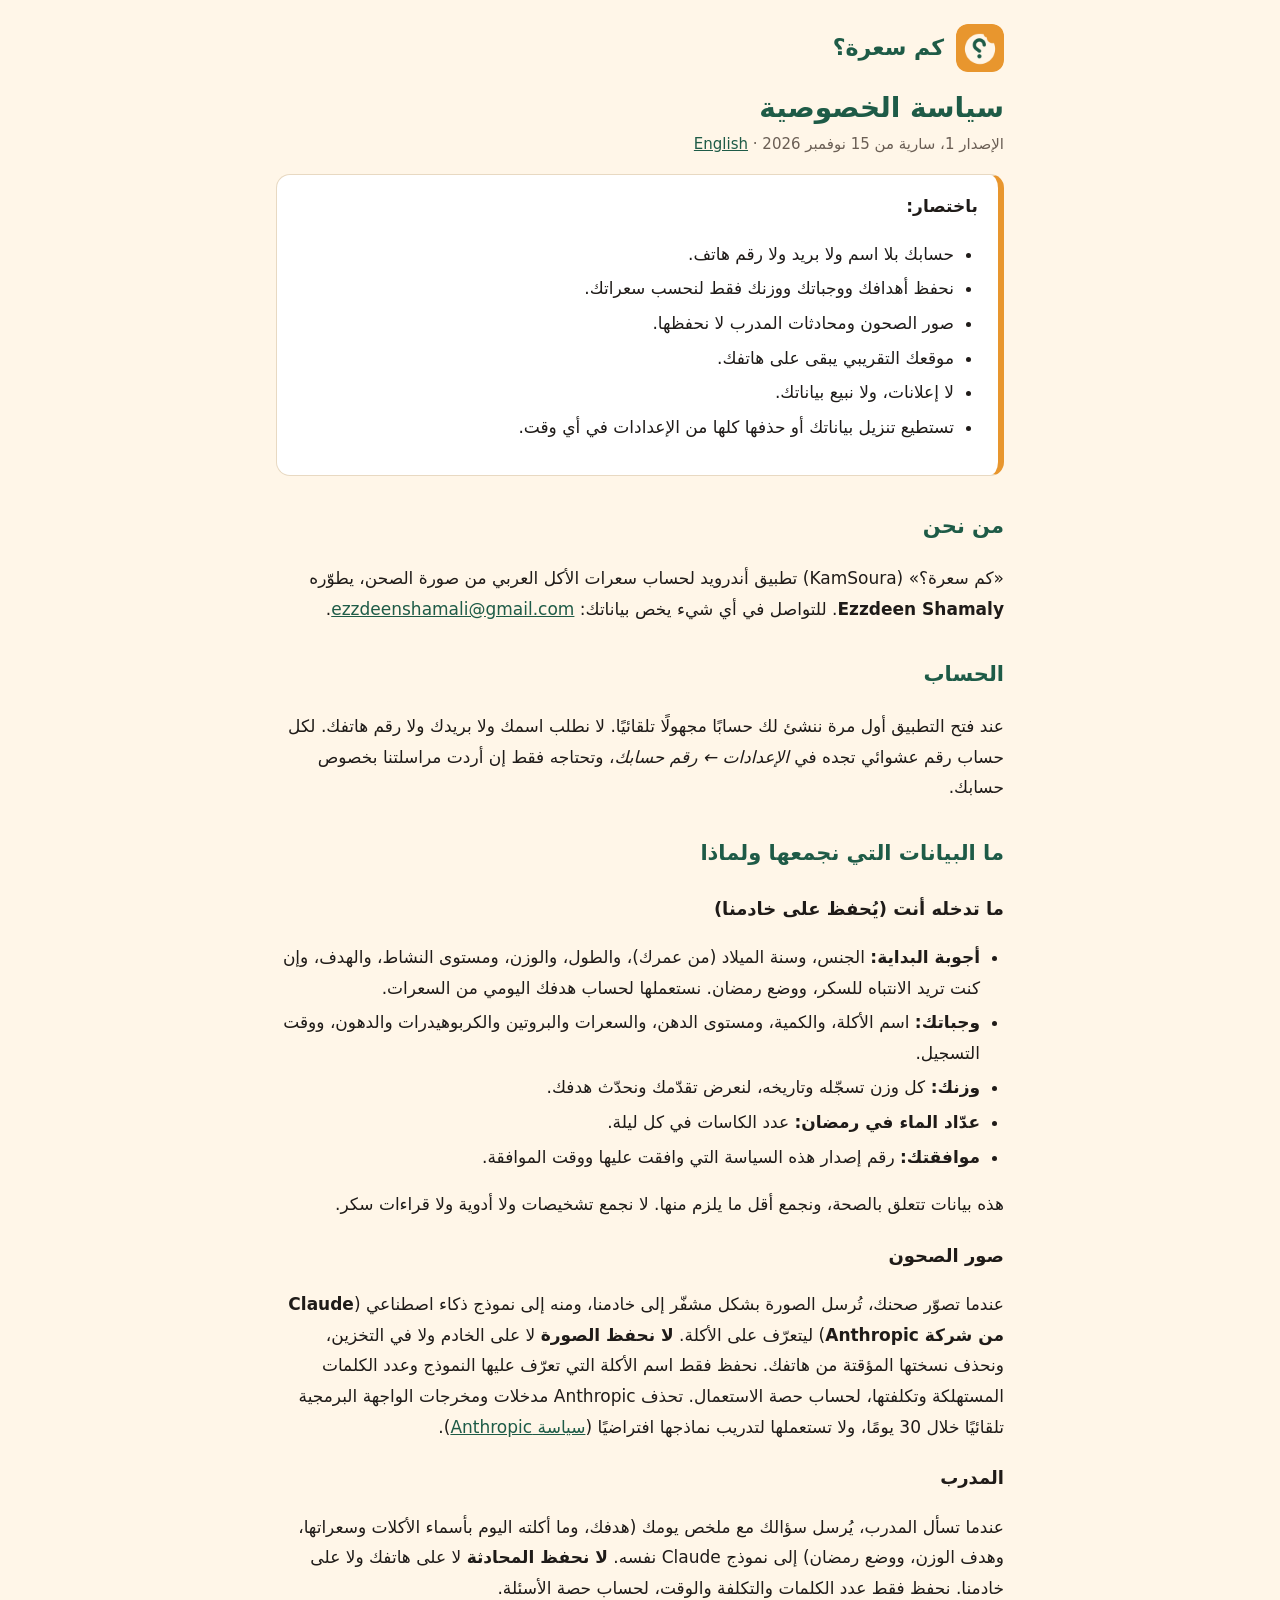
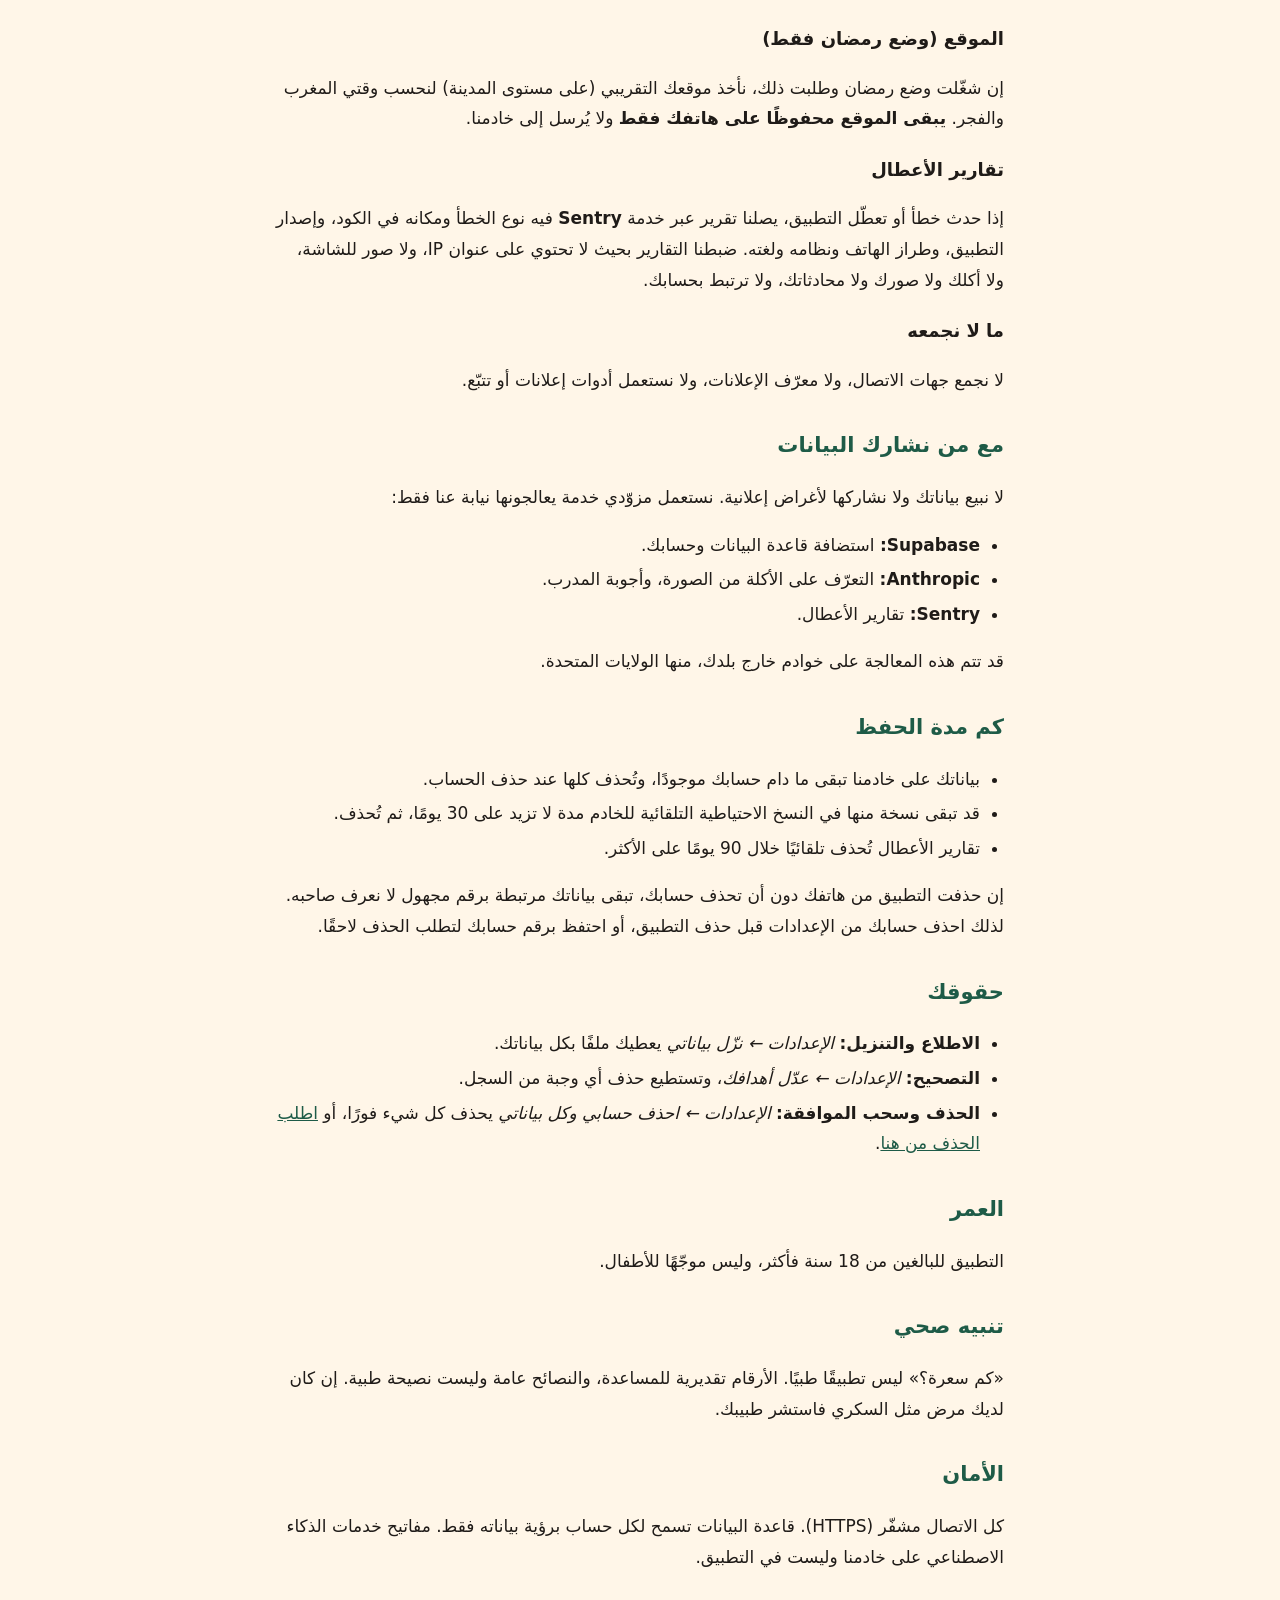
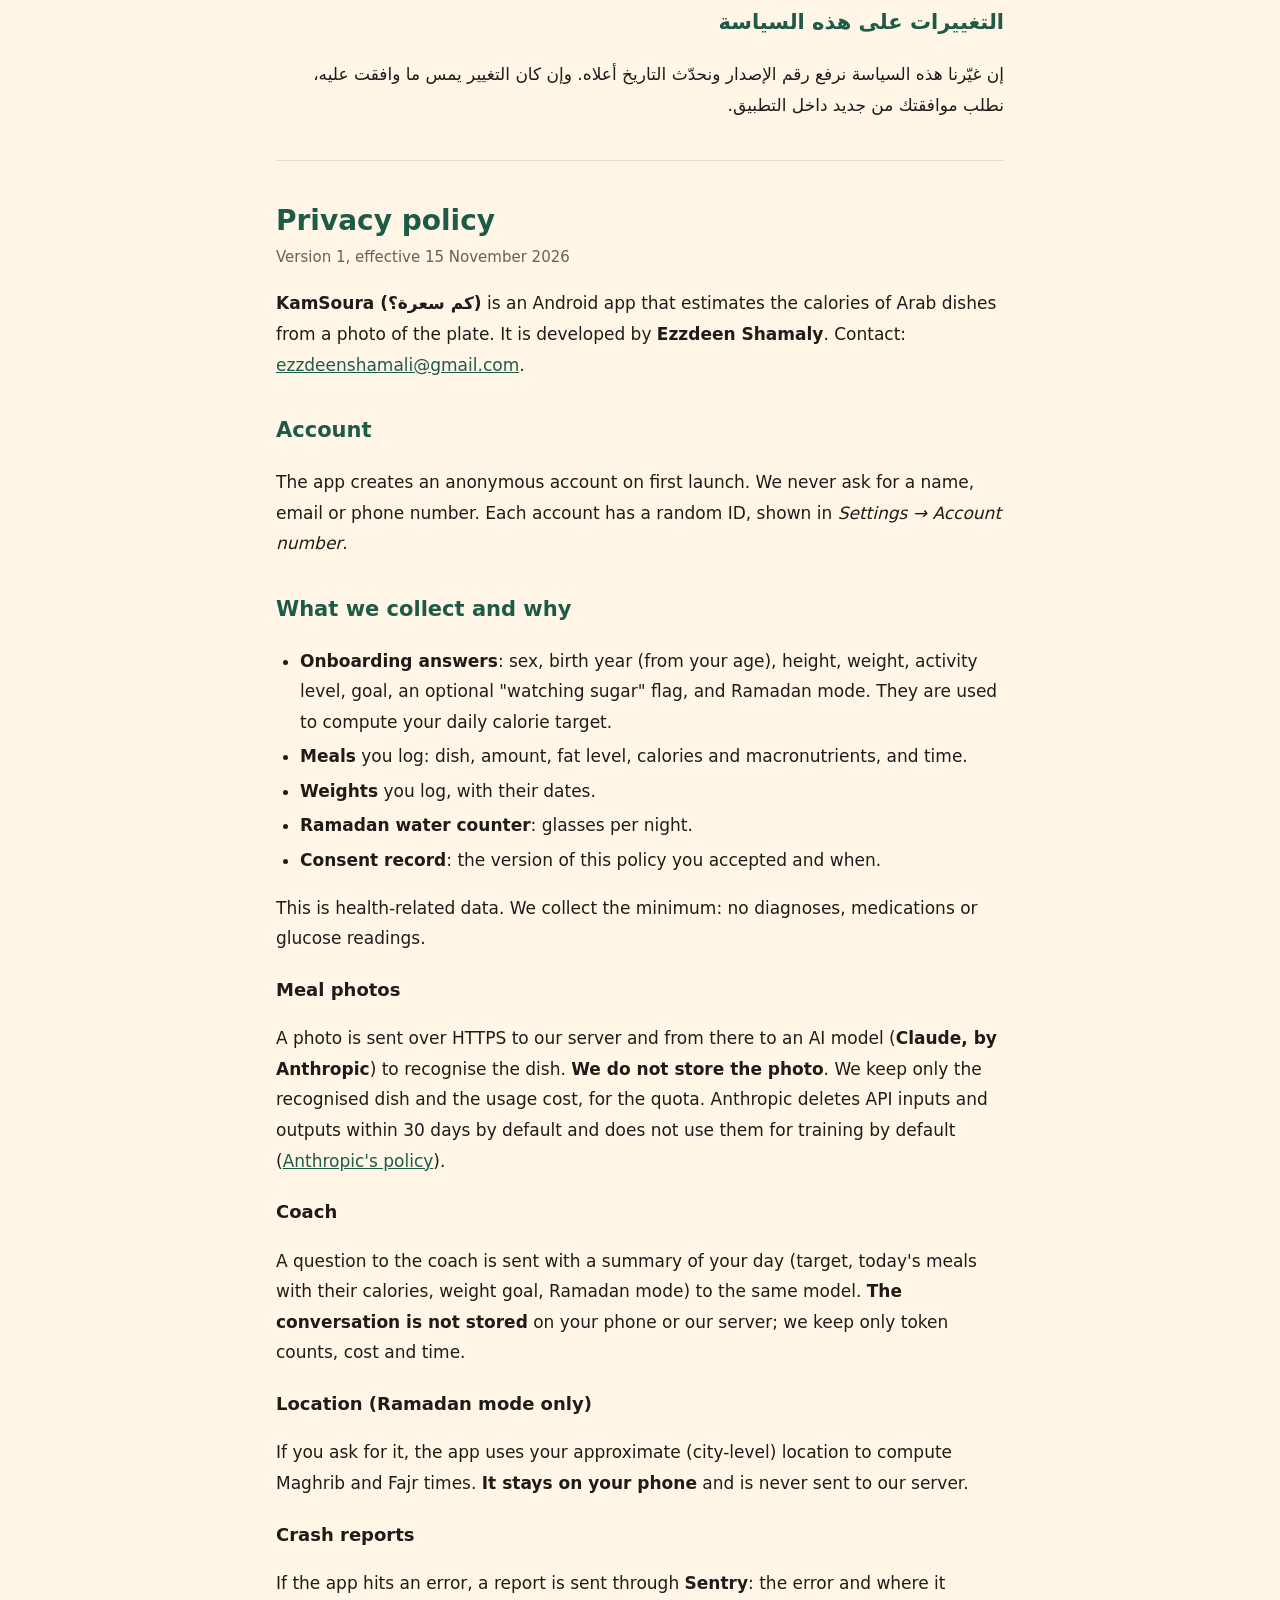
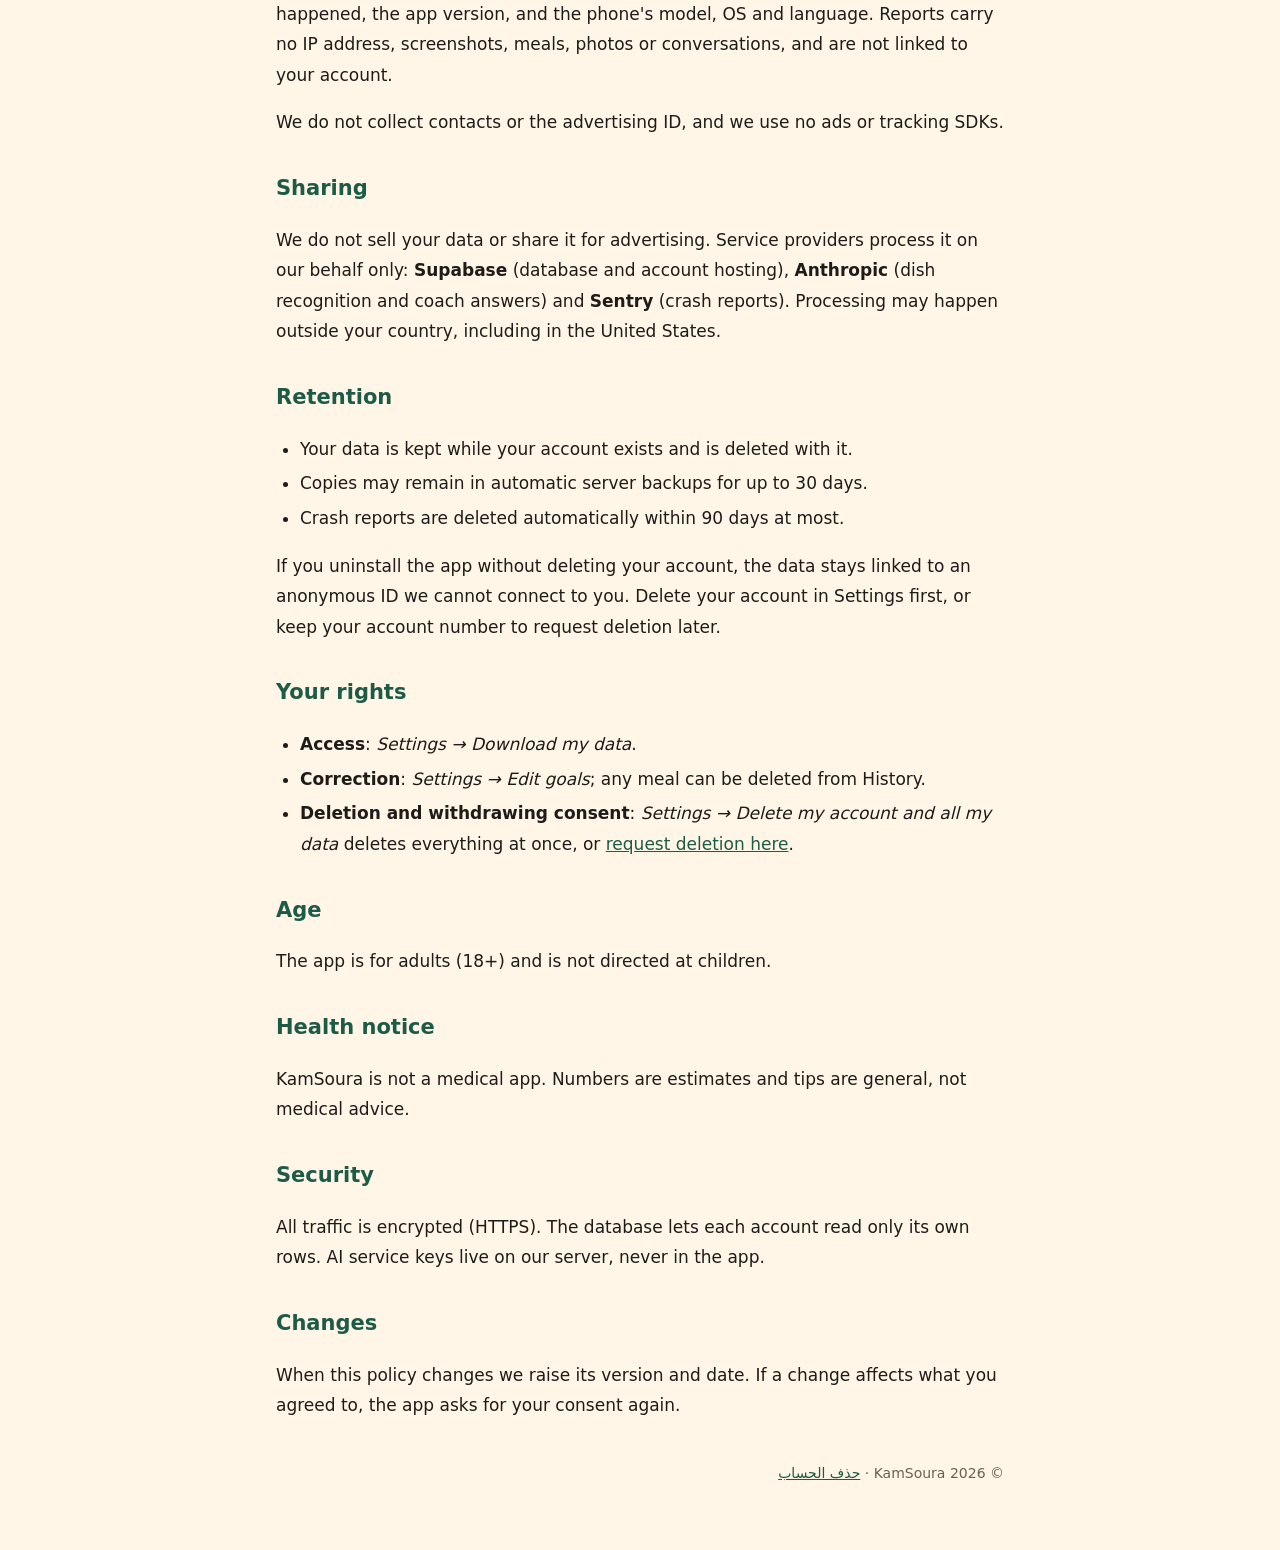
==== privacy.html @ 29456f96 "Add the privacy policy and account deletion pages site/ holds the two public pages Google Play asks " ====
<!doctype html>
<html lang="ar" dir="rtl">
<head>
  <meta charset="utf-8">
  <meta name="viewport" content="width=device-width, initial-scale=1">
  <title>سياسة الخصوصية – كم سعرة؟</title>
  <meta name="description" content="سياسة الخصوصية لتطبيق كم سعرة؟ (KamSoura): ما البيانات التي نجمعها، ولماذا، وكيف تحذفها.">
  <link rel="icon" href="kamsoura-icon.png">
  <link rel="stylesheet" href="style.css">
</head>
<body>
<main>
  <header class="brand">
    <img src="kamsoura-icon.png" alt="">
    <a href="./">كم سعرة؟</a>
  </header>

  <h1>سياسة الخصوصية</h1>
  <p class="meta">الإصدار 1، سارية من 15 نوفمبر 2026 · <a href="#english">English</a></p>

  <div class="card highlight">
    <strong>باختصار:</strong>
    <ul>
      <li>حسابك بلا اسم ولا بريد ولا رقم هاتف.</li>
      <li>نحفظ أهدافك ووجباتك ووزنك فقط لنحسب سعراتك.</li>
      <li>صور الصحون ومحادثات المدرب لا نحفظها.</li>
      <li>موقعك التقريبي يبقى على هاتفك.</li>
      <li>لا إعلانات، ولا نبيع بياناتك.</li>
      <li>تستطيع تنزيل بياناتك أو حذفها كلها من الإعدادات في أي وقت.</li>
    </ul>
  </div>

  <h2>من نحن</h2>
  <p>
    «كم سعرة؟» (KamSoura) تطبيق أندرويد لحساب سعرات الأكل العربي من صورة الصحن،
    يطوّره <strong>Ezzdeen Shamaly</strong>. للتواصل في أي شيء يخص بياناتك:
    <a href="mailto:ezzdeenshamali@gmail.com">ezzdeenshamali@gmail.com</a>.
  </p>

  <h2>الحساب</h2>
  <p>
    عند فتح التطبيق أول مرة ننشئ لك حسابًا مجهولًا تلقائيًا. لا نطلب اسمك ولا بريدك ولا رقم
    هاتفك. لكل حساب رقم عشوائي تجده في <em>الإعدادات ← رقم حسابك</em>، وتحتاجه فقط إن أردت مراسلتنا
    بخصوص حسابك.
  </p>

  <h2>ما البيانات التي نجمعها ولماذا</h2>
  <h3>ما تدخله أنت (يُحفظ على خادمنا)</h3>
  <ul>
    <li><strong>أجوبة البداية:</strong> الجنس، وسنة الميلاد (من عمرك)، والطول، والوزن، ومستوى النشاط، والهدف، وإن كنت تريد الانتباه للسكر، ووضع رمضان. نستعملها لحساب هدفك اليومي من السعرات.</li>
    <li><strong>وجباتك:</strong> اسم الأكلة، والكمية، ومستوى الدهن، والسعرات والبروتين والكربوهيدرات والدهون، ووقت التسجيل.</li>
    <li><strong>وزنك:</strong> كل وزن تسجّله وتاريخه، لنعرض تقدّمك ونحدّث هدفك.</li>
    <li><strong>عدّاد الماء في رمضان:</strong> عدد الكاسات في كل ليلة.</li>
    <li><strong>موافقتك:</strong> رقم إصدار هذه السياسة التي وافقت عليها ووقت الموافقة.</li>
  </ul>
  <p>هذه بيانات تتعلق بالصحة، ونجمع أقل ما يلزم منها. لا نجمع تشخيصات ولا أدوية ولا قراءات سكر.</p>

  <h3>صور الصحون</h3>
  <p>
    عندما تصوّر صحنك، تُرسل الصورة بشكل مشفّر إلى خادمنا، ومنه إلى نموذج ذكاء اصطناعي
    (<strong>Claude من شركة Anthropic</strong>) ليتعرّف على الأكلة. <strong>لا نحفظ الصورة</strong>
    لا على الخادم ولا في التخزين، ونحذف نسختها المؤقتة من هاتفك. نحفظ فقط اسم الأكلة التي تعرّف
    عليها النموذج وعدد الكلمات المستهلكة وتكلفتها، لحساب حصة الاستعمال.
    تحذف Anthropic مدخلات ومخرجات الواجهة البرمجية تلقائيًا خلال 30 يومًا، ولا تستعملها لتدريب
    نماذجها افتراضيًا
    (<a href="https://privacy.claude.com/en/articles/7996866-how-long-do-you-store-commercial-api-data" rel="noopener">سياسة Anthropic</a>).
  </p>

  <h3>المدرب</h3>
  <p>
    عندما تسأل المدرب، يُرسل سؤالك مع ملخص يومك (هدفك، وما أكلته اليوم بأسماء الأكلات وسعراتها،
    وهدف الوزن، ووضع رمضان) إلى نموذج Claude نفسه. <strong>لا نحفظ المحادثة</strong> لا على هاتفك
    ولا على خادمنا. نحفظ فقط عدد الكلمات والتكلفة والوقت، لحساب حصة الأسئلة.
  </p>

  <h3>الموقع (وضع رمضان فقط)</h3>
  <p>
    إن شغّلت وضع رمضان وطلبت ذلك، نأخذ موقعك التقريبي (على مستوى المدينة) لنحسب وقتي المغرب
    والفجر. <strong>يبقى الموقع محفوظًا على هاتفك فقط</strong> ولا يُرسل إلى خادمنا.
  </p>

  <h3>تقارير الأعطال</h3>
  <p>
    إذا حدث خطأ أو تعطّل التطبيق، يصلنا تقرير عبر خدمة <strong>Sentry</strong> فيه نوع الخطأ ومكانه
    في الكود، وإصدار التطبيق، وطراز الهاتف ونظامه ولغته. ضبطنا التقارير بحيث لا تحتوي على عنوان IP،
    ولا صور للشاشة، ولا أكلك ولا صورك ولا محادثاتك، ولا ترتبط بحسابك.
  </p>

  <h3>ما لا نجمعه</h3>
  <p>لا نجمع جهات الاتصال، ولا معرّف الإعلانات، ولا نستعمل أدوات إعلانات أو تتبّع.</p>

  <h2>مع من نشارك البيانات</h2>
  <p>لا نبيع بياناتك ولا نشاركها لأغراض إعلانية. نستعمل مزوّدي خدمة يعالجونها نيابة عنا فقط:</p>
  <ul>
    <li><strong>Supabase:</strong> استضافة قاعدة البيانات وحسابك.</li>
    <li><strong>Anthropic:</strong> التعرّف على الأكلة من الصورة، وأجوبة المدرب.</li>
    <li><strong>Sentry:</strong> تقارير الأعطال.</li>
  </ul>
  <p>قد تتم هذه المعالجة على خوادم خارج بلدك، منها الولايات المتحدة.</p>

  <h2>كم مدة الحفظ</h2>
  <ul>
    <li>بياناتك على خادمنا تبقى ما دام حسابك موجودًا، وتُحذف كلها عند حذف الحساب.</li>
    <li>قد تبقى نسخة منها في النسخ الاحتياطية التلقائية للخادم مدة لا تزيد على 30 يومًا، ثم تُحذف.</li>
    <li>تقارير الأعطال تُحذف تلقائيًا خلال 90 يومًا على الأكثر.</li>
  </ul>
  <p>
    إن حذفت التطبيق من هاتفك دون أن تحذف حسابك، تبقى بياناتك مرتبطة برقم مجهول لا نعرف صاحبه.
    لذلك احذف حسابك من الإعدادات قبل حذف التطبيق، أو احتفظ برقم حسابك لتطلب الحذف لاحقًا.
  </p>

  <h2>حقوقك</h2>
  <ul>
    <li><strong>الاطلاع والتنزيل:</strong> <em>الإعدادات ← نزّل بياناتي</em> يعطيك ملفًا بكل بياناتك.</li>
    <li><strong>التصحيح:</strong> <em>الإعدادات ← عدّل أهدافك</em>، وتستطيع حذف أي وجبة من السجل.</li>
    <li><strong>الحذف وسحب الموافقة:</strong> <em>الإعدادات ← احذف حسابي وكل بياناتي</em> يحذف كل شيء فورًا،
      أو <a href="delete-account.html">اطلب الحذف من هنا</a>.</li>
  </ul>

  <h2>العمر</h2>
  <p>التطبيق للبالغين من 18 سنة فأكثر، وليس موجّهًا للأطفال.</p>

  <h2>تنبيه صحي</h2>
  <p>
    «كم سعرة؟» ليس تطبيقًا طبيًا. الأرقام تقديرية للمساعدة، والنصائح عامة وليست نصيحة طبية.
    إن كان لديك مرض مثل السكري فاستشر طبيبك.
  </p>

  <h2>الأمان</h2>
  <p>
    كل الاتصال مشفّر (HTTPS). قاعدة البيانات تسمح لكل حساب برؤية بياناته فقط. مفاتيح خدمات الذكاء
    الاصطناعي على خادمنا وليست في التطبيق.
  </p>

  <h2>التغييرات على هذه السياسة</h2>
  <p>
    إن غيّرنا هذه السياسة نرفع رقم الإصدار ونحدّث التاريخ أعلاه. وإن كان التغيير يمس ما وافقت عليه،
    نطلب موافقتك من جديد داخل التطبيق.
  </p>

  <hr>

  <section id="english" lang="en">
    <h1>Privacy policy</h1>
    <p class="meta">Version 1, effective 15 November 2026</p>

    <p>
      <strong>KamSoura (كم سعرة؟)</strong> is an Android app that estimates the calories of Arab
      dishes from a photo of the plate. It is developed by <strong>Ezzdeen Shamaly</strong>.
      Contact: <a href="mailto:ezzdeenshamali@gmail.com">ezzdeenshamali@gmail.com</a>.
    </p>

    <h2>Account</h2>
    <p>
      The app creates an anonymous account on first launch. We never ask for a name, email or
      phone number. Each account has a random ID, shown in <em>Settings → Account number</em>.
    </p>

    <h2>What we collect and why</h2>
    <ul>
      <li><strong>Onboarding answers</strong>: sex, birth year (from your age), height, weight,
        activity level, goal, an optional "watching sugar" flag, and Ramadan mode. They are used
        to compute your daily calorie target.</li>
      <li><strong>Meals</strong> you log: dish, amount, fat level, calories and macronutrients,
        and time.</li>
      <li><strong>Weights</strong> you log, with their dates.</li>
      <li><strong>Ramadan water counter</strong>: glasses per night.</li>
      <li><strong>Consent record</strong>: the version of this policy you accepted and when.</li>
    </ul>
    <p>This is health-related data. We collect the minimum: no diagnoses, medications or
      glucose readings.</p>

    <h3>Meal photos</h3>
    <p>
      A photo is sent over HTTPS to our server and from there to an AI model
      (<strong>Claude, by Anthropic</strong>) to recognise the dish. <strong>We do not store the
      photo</strong>. We keep only the recognised dish and the usage cost, for the quota.
      Anthropic deletes API inputs and outputs within 30 days by default and does not use them
      for training by default
      (<a href="https://privacy.claude.com/en/articles/7996866-how-long-do-you-store-commercial-api-data" rel="noopener">Anthropic's policy</a>).
    </p>

    <h3>Coach</h3>
    <p>
      A question to the coach is sent with a summary of your day (target, today's meals with
      their calories, weight goal, Ramadan mode) to the same model. <strong>The conversation is
      not stored</strong> on your phone or our server; we keep only token counts, cost and time.
    </p>

    <h3>Location (Ramadan mode only)</h3>
    <p>If you ask for it, the app uses your approximate (city-level) location to compute Maghrib
      and Fajr times. <strong>It stays on your phone</strong> and is never sent to our server.</p>

    <h3>Crash reports</h3>
    <p>
      If the app hits an error, a report is sent through <strong>Sentry</strong>: the error and
      where it happened, the app version, and the phone's model, OS and language. Reports carry
      no IP address, screenshots, meals, photos or conversations, and are not linked to your
      account.
    </p>

    <p>We do not collect contacts or the advertising ID, and we use no ads or tracking SDKs.</p>

    <h2>Sharing</h2>
    <p>
      We do not sell your data or share it for advertising. Service providers process it on our
      behalf only: <strong>Supabase</strong> (database and account hosting),
      <strong>Anthropic</strong> (dish recognition and coach answers) and <strong>Sentry</strong>
      (crash reports). Processing may happen outside your country, including in the United States.
    </p>

    <h2>Retention</h2>
    <ul>
      <li>Your data is kept while your account exists and is deleted with it.</li>
      <li>Copies may remain in automatic server backups for up to 30 days.</li>
      <li>Crash reports are deleted automatically within 90 days at most.</li>
    </ul>
    <p>If you uninstall the app without deleting your account, the data stays linked to an
      anonymous ID we cannot connect to you. Delete your account in Settings first, or keep your
      account number to request deletion later.</p>

    <h2>Your rights</h2>
    <ul>
      <li><strong>Access</strong>: <em>Settings → Download my data</em>.</li>
      <li><strong>Correction</strong>: <em>Settings → Edit goals</em>; any meal can be deleted
        from History.</li>
      <li><strong>Deletion and withdrawing consent</strong>: <em>Settings → Delete my account and
        all my data</em> deletes everything at once, or
        <a href="delete-account.html#english">request deletion here</a>.</li>
    </ul>

    <h2>Age</h2>
    <p>The app is for adults (18+) and is not directed at children.</p>

    <h2>Health notice</h2>
    <p>KamSoura is not a medical app. Numbers are estimates and tips are general, not medical
      advice.</p>

    <h2>Security</h2>
    <p>All traffic is encrypted (HTTPS). The database lets each account read only its own rows.
      AI service keys live on our server, never in the app.</p>

    <h2>Changes</h2>
    <p>When this policy changes we raise its version and date. If a change affects what you
      agreed to, the app asks for your consent again.</p>
  </section>

  <footer>© 2026 KamSoura · <a href="delete-account.html">حذف الحساب</a></footer>
</main>
</body>
</html>
---- style.css ----
:root {
  --saffron: #e8962e;
  --cardamom: #1e5b47;
  --cream: #fff6e8;
  --charcoal: #1f1b18;
  --muted: #6b5f55;
  --surface: #ffffff;
  --border: #e8d9c2;
}

* { box-sizing: border-box; }

body {
  margin: 0;
  background: var(--cream);
  color: var(--charcoal);
  font-family: "IBM Plex Sans Arabic", system-ui, -apple-system, "Segoe UI", Tahoma, sans-serif;
  line-height: 1.8;
  font-size: 17px;
}

main {
  max-width: 760px;
  margin: 0 auto;
  padding: 24px 16px 64px;
}

header.brand {
  display: flex;
  align-items: center;
  gap: 12px;
  margin-bottom: 8px;
}

header.brand img {
  width: 48px;
  height: 48px;
  border-radius: 12px;
}

header.brand a {
  color: var(--cardamom);
  font-weight: 800;
  font-size: 22px;
  text-decoration: none;
}

h1 { color: var(--cardamom); font-size: 28px; line-height: 1.4; margin: 16px 0 4px; }
h2 { color: var(--cardamom); font-size: 21px; margin: 32px 0 8px; }
h3 { font-size: 18px; margin: 20px 0 4px; }

.meta { color: var(--muted); font-size: 15px; margin: 0 0 16px; }

.card {
  background: var(--surface);
  border: 1px solid var(--border);
  border-radius: 14px;
  padding: 16px 20px;
  margin: 16px 0;
}

.card.highlight { border-inline-start: 6px solid var(--saffron); }

ul, ol { padding-inline-start: 24px; }
li { margin: 4px 0; }

a { color: var(--cardamom); }

code {
  background: var(--border);
  border-radius: 6px;
  padding: 1px 6px;
  font-size: 15px;
}

nav.links { display: flex; flex-wrap: wrap; gap: 12px; margin: 24px 0; }

nav.links a {
  background: var(--cardamom);
  color: var(--cream);
  border-radius: 12px;
  padding: 12px 18px;
  text-decoration: none;
  font-weight: 700;
}

hr { border: 0; border-top: 1px solid var(--border); margin: 40px 0; }

[lang="en"] {
  direction: ltr;
  text-align: left;
  font-family: system-ui, -apple-system, "Segoe UI", Roboto, sans-serif;
}

footer { color: var(--muted); font-size: 14px; margin-top: 40px; }
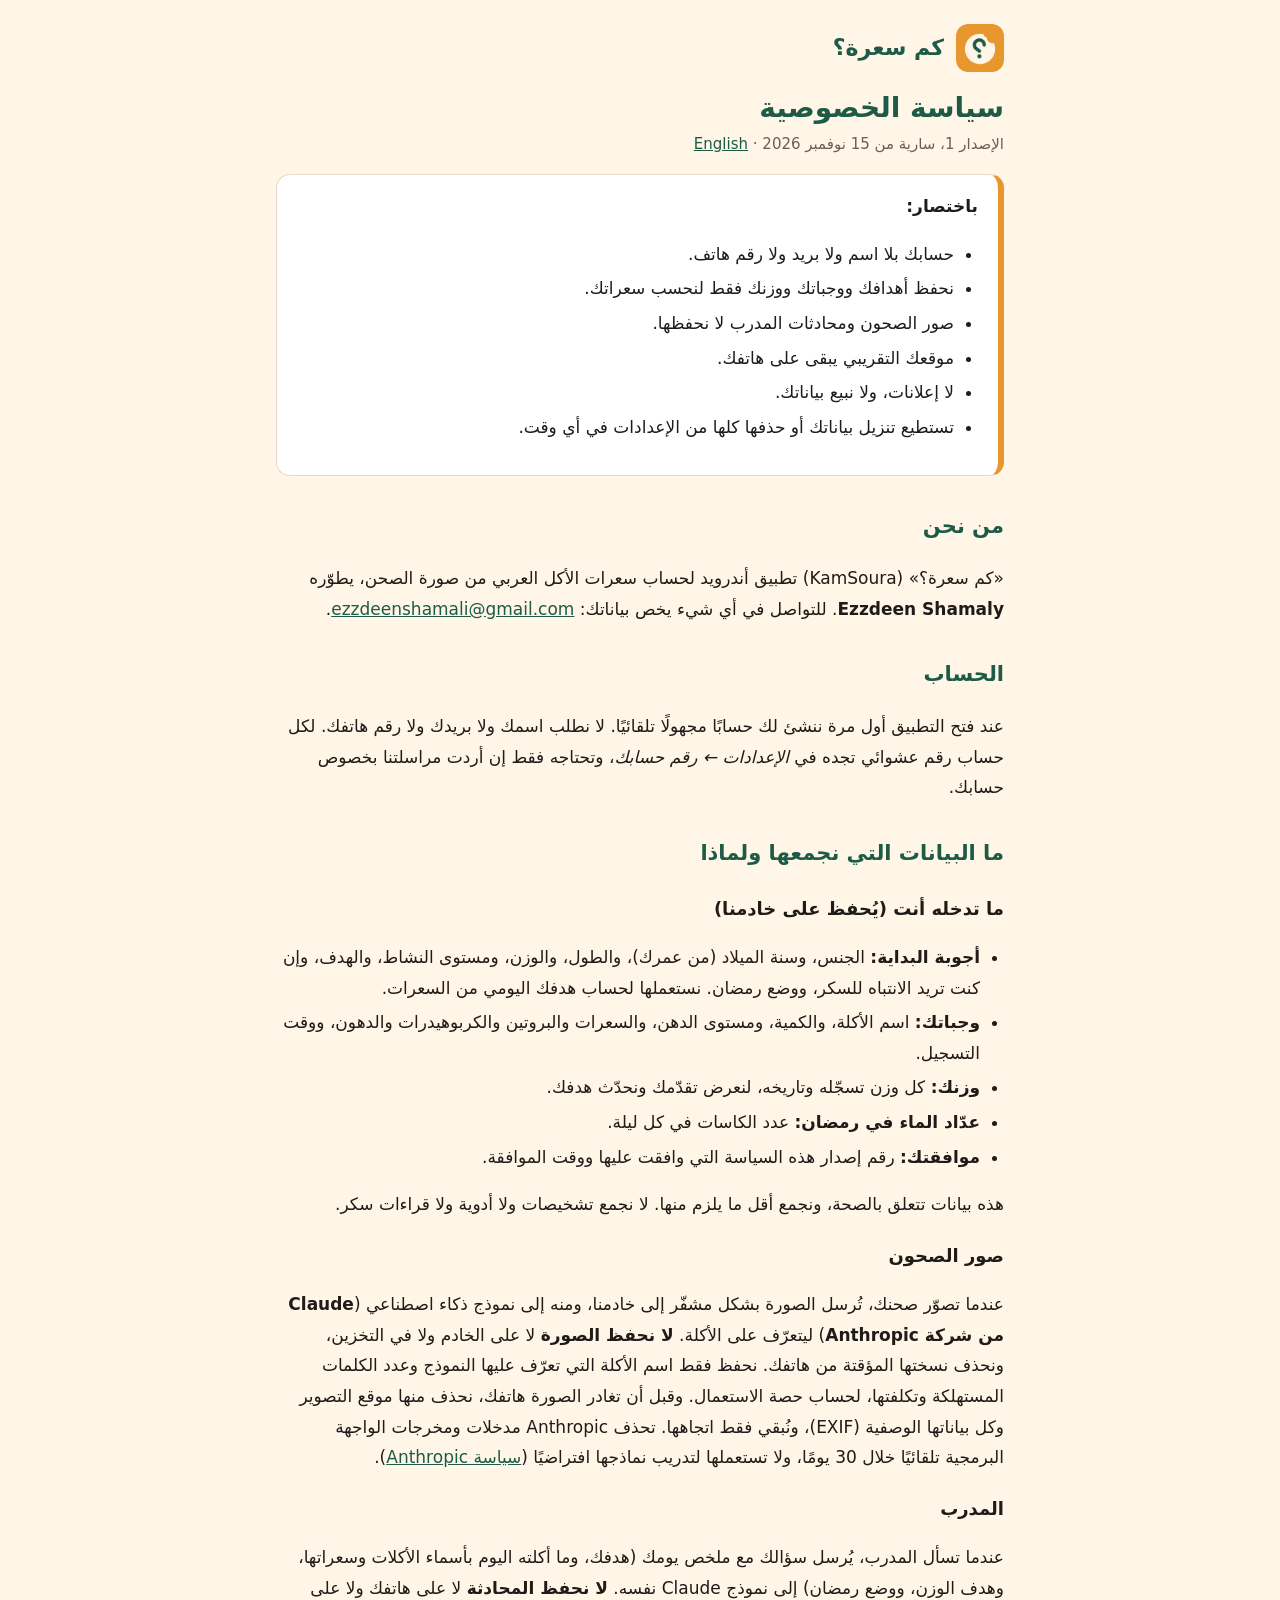
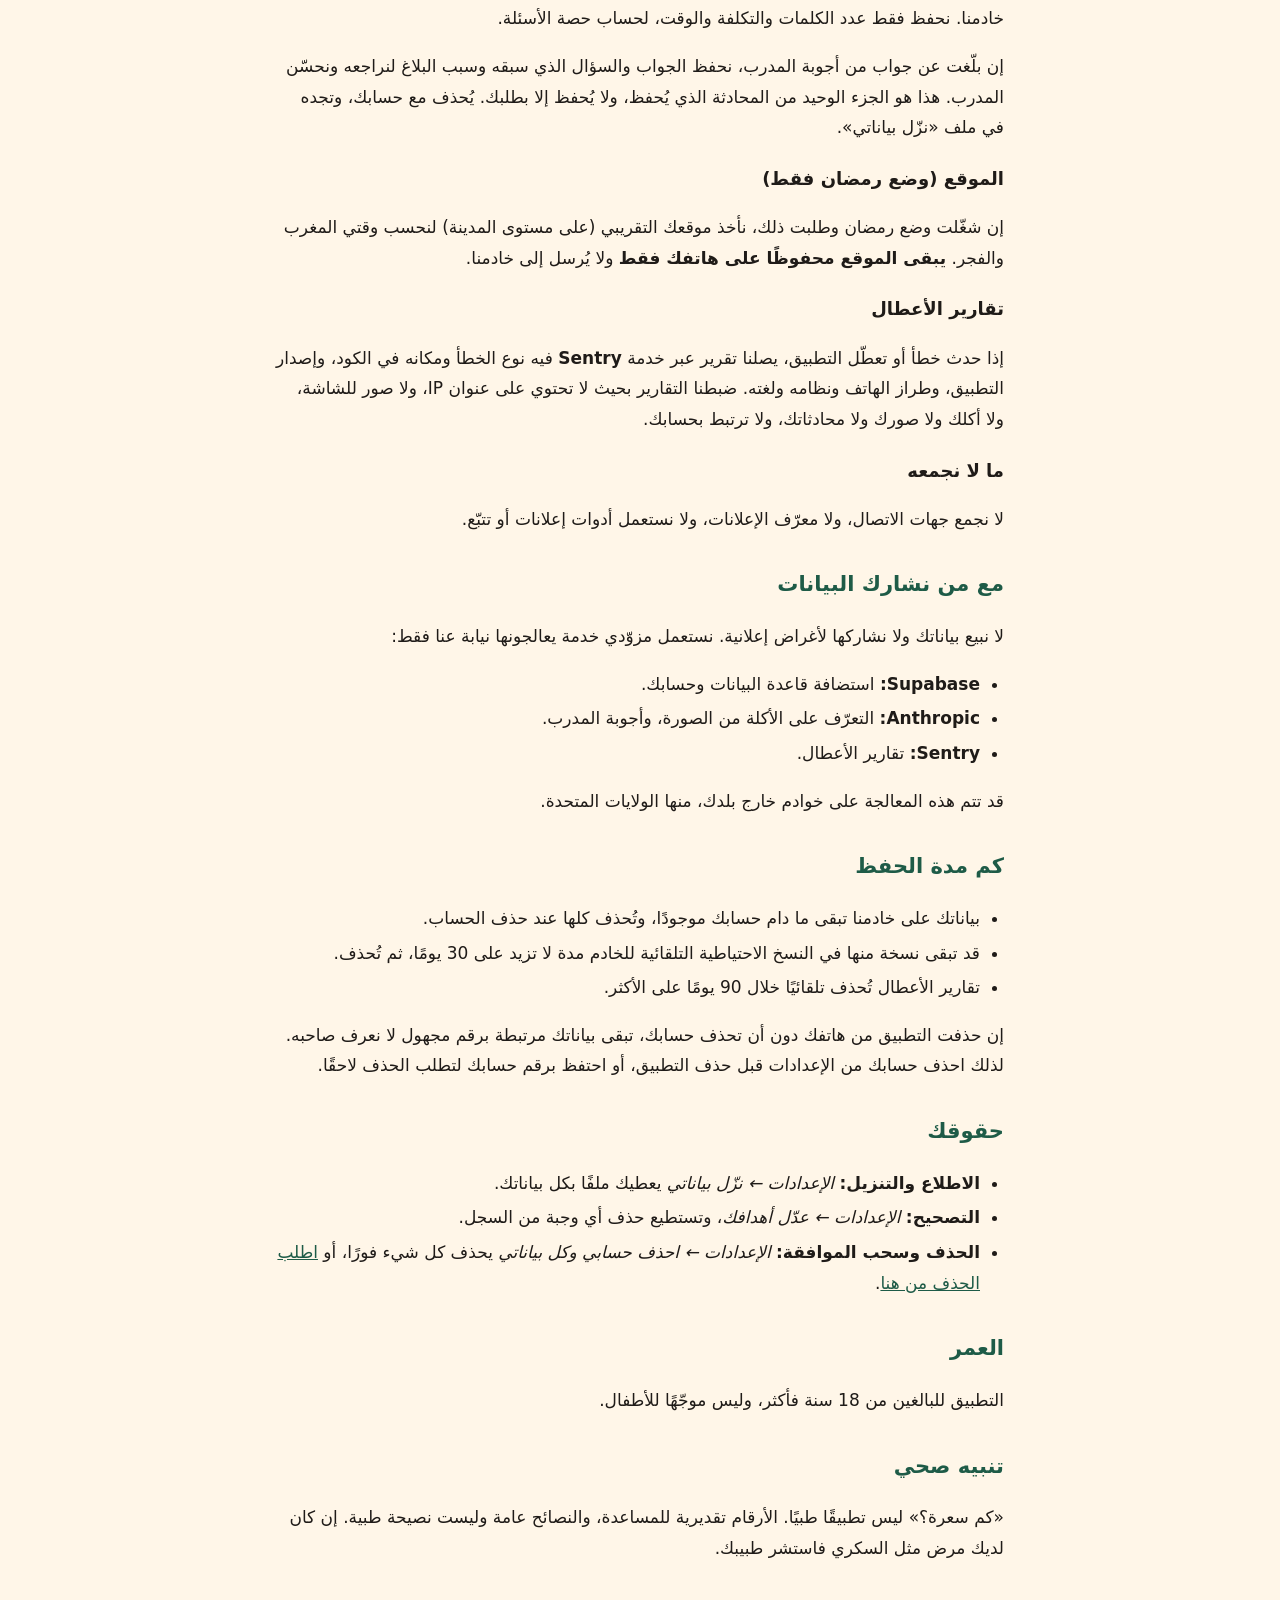
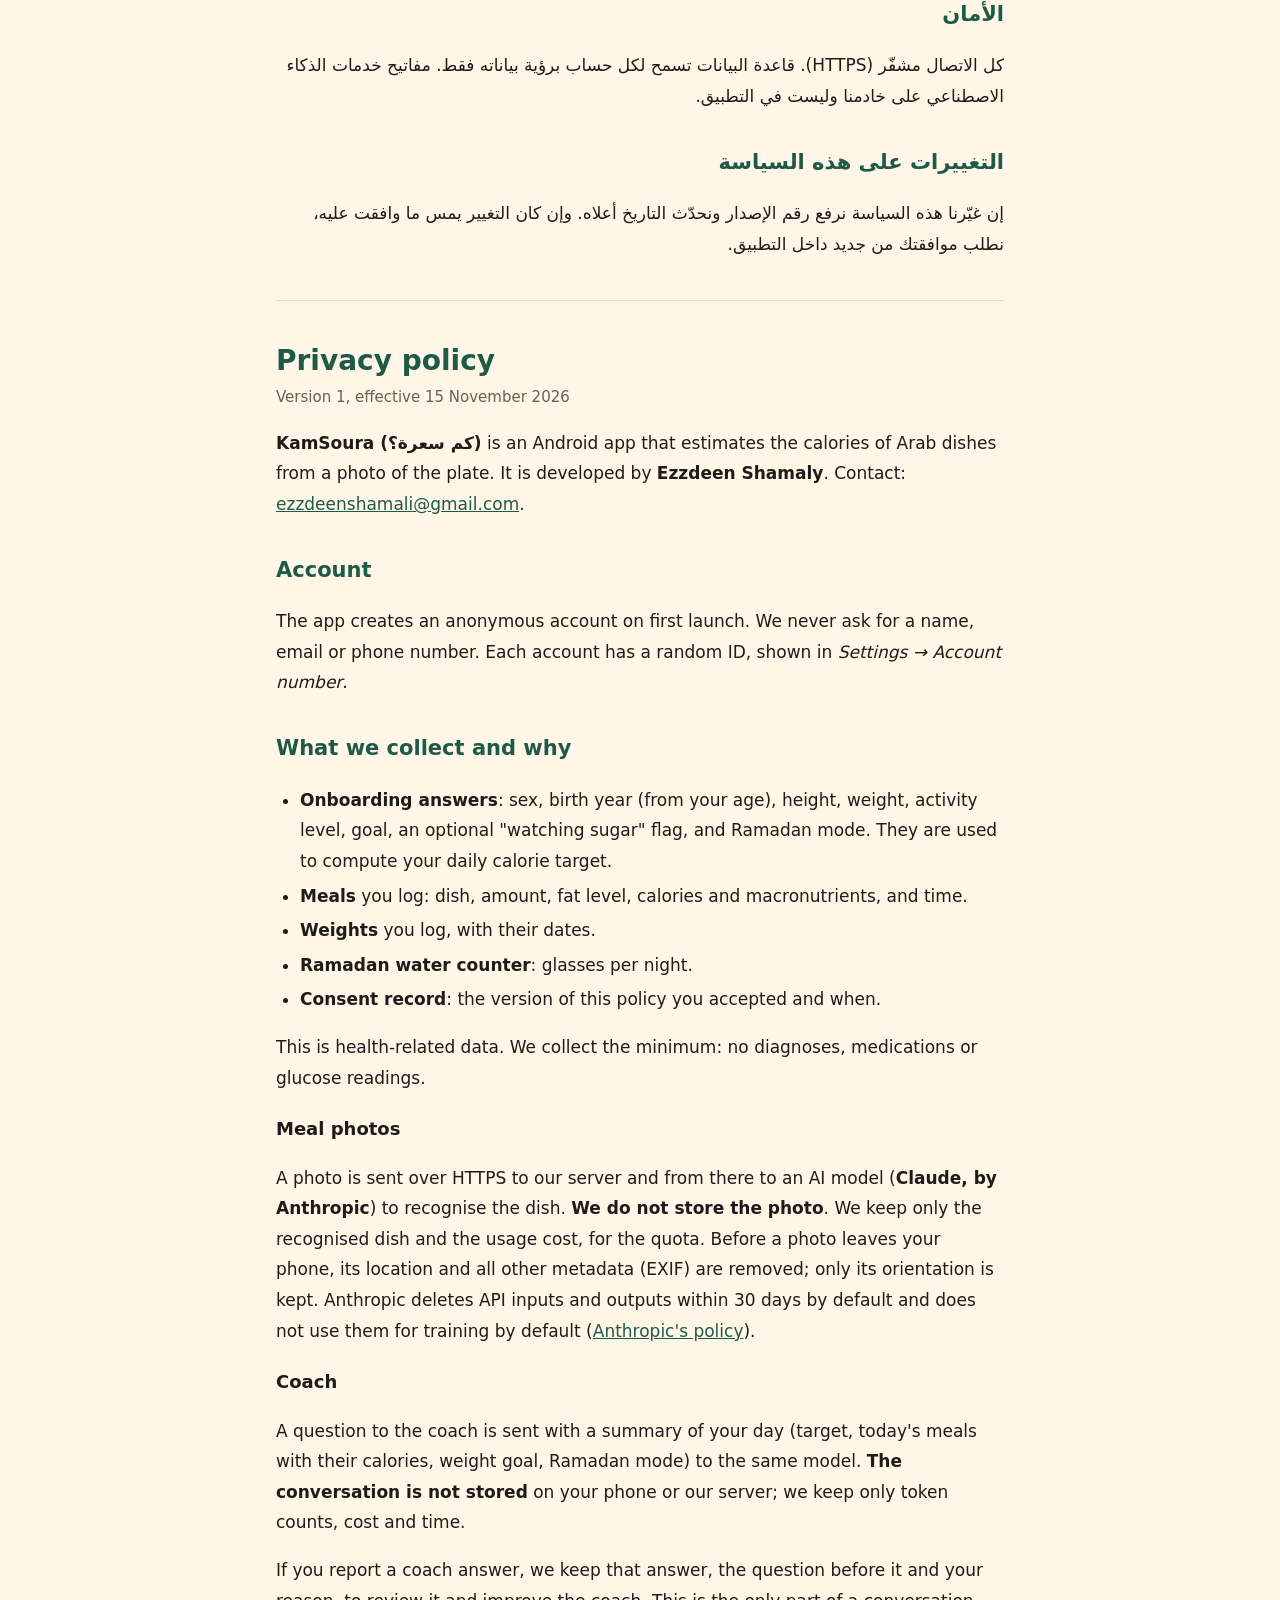
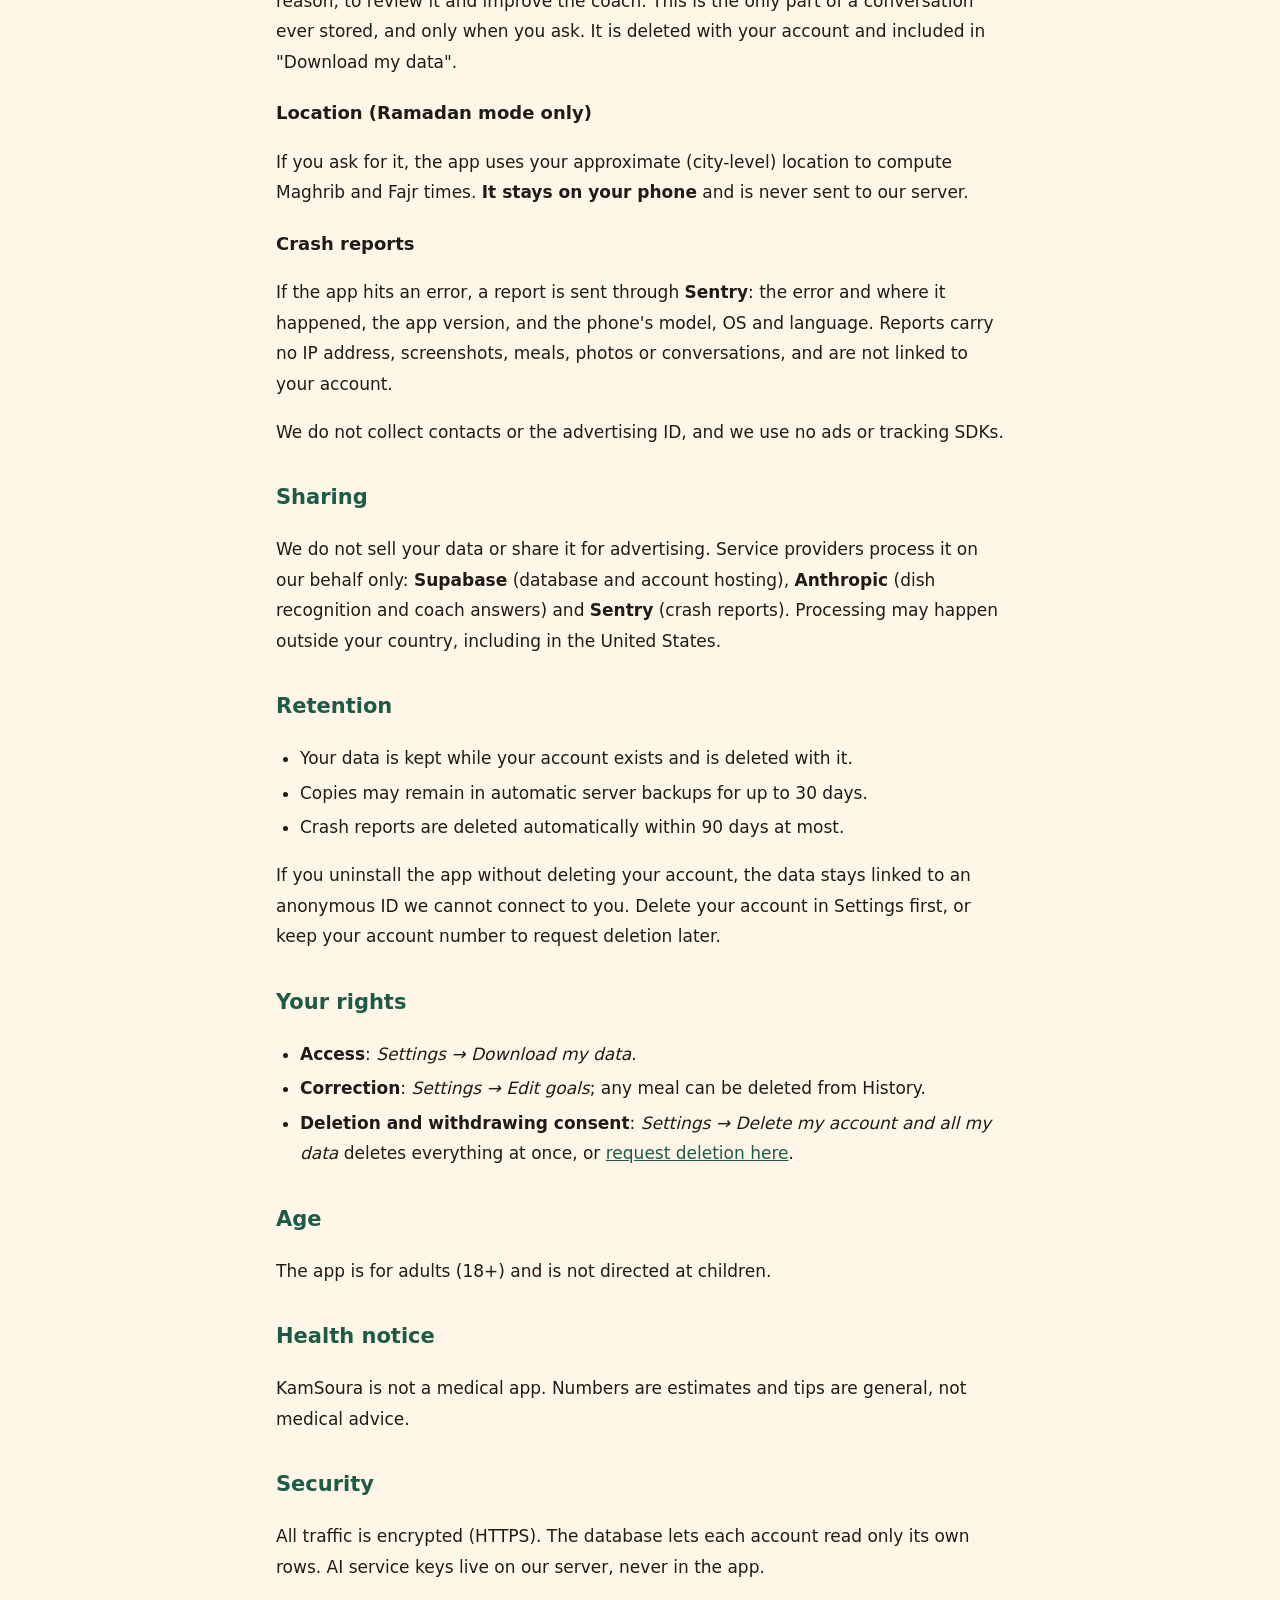
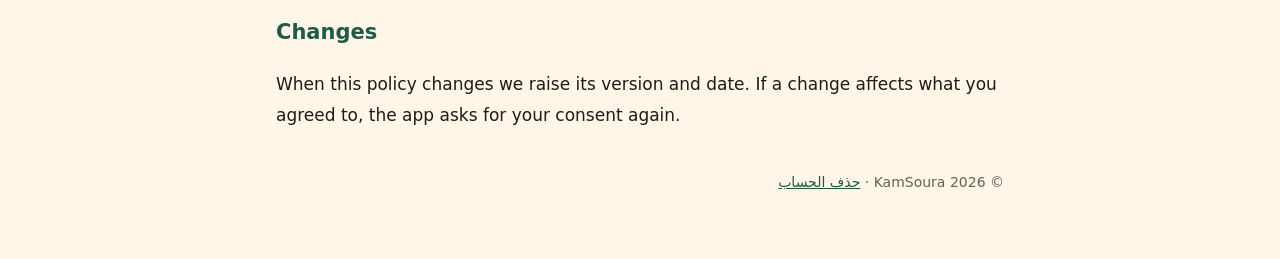
==== commit 95328c90: "Let users report coach answers and strip photo metadata Google Play's AI-generated content policy as" ====
--- a/privacy.html
+++ b/privacy.html
@@ -61,6 +61,7 @@
     (<strong>Claude من شركة Anthropic</strong>) ليتعرّف على الأكلة. <strong>لا نحفظ الصورة</strong>
     لا على الخادم ولا في التخزين، ونحذف نسختها المؤقتة من هاتفك. نحفظ فقط اسم الأكلة التي تعرّف
     عليها النموذج وعدد الكلمات المستهلكة وتكلفتها، لحساب حصة الاستعمال.
+    وقبل أن تغادر الصورة هاتفك، نحذف منها موقع التصوير وكل بياناتها الوصفية (EXIF)، ونُبقي فقط اتجاهها.
     تحذف Anthropic مدخلات ومخرجات الواجهة البرمجية تلقائيًا خلال 30 يومًا، ولا تستعملها لتدريب
     نماذجها افتراضيًا
     (<a href="https://privacy.claude.com/en/articles/7996866-how-long-do-you-store-commercial-api-data" rel="noopener">سياسة Anthropic</a>).
@@ -71,6 +72,10 @@
     عندما تسأل المدرب، يُرسل سؤالك مع ملخص يومك (هدفك، وما أكلته اليوم بأسماء الأكلات وسعراتها،
     وهدف الوزن، ووضع رمضان) إلى نموذج Claude نفسه. <strong>لا نحفظ المحادثة</strong> لا على هاتفك
     ولا على خادمنا. نحفظ فقط عدد الكلمات والتكلفة والوقت، لحساب حصة الأسئلة.
+  </p>
+  <p>
+    إن بلّغت عن جواب من أجوبة المدرب، نحفظ الجواب والسؤال الذي سبقه وسبب البلاغ لنراجعه ونحسّن المدرب.
+    هذا هو الجزء الوحيد من المحادثة الذي يُحفظ، ولا يُحفظ إلا بطلبك. يُحذف مع حسابك، وتجده في ملف «نزّل بياناتي».
   </p>
 
   <h3>الموقع (وضع رمضان فقط)</h3>
@@ -175,6 +180,8 @@
       A photo is sent over HTTPS to our server and from there to an AI model
       (<strong>Claude, by Anthropic</strong>) to recognise the dish. <strong>We do not store the
       photo</strong>. We keep only the recognised dish and the usage cost, for the quota.
+      Before a photo leaves your phone, its location and all other metadata (EXIF) are removed;
+      only its orientation is kept.
       Anthropic deletes API inputs and outputs within 30 days by default and does not use them
       for training by default
       (<a href="https://privacy.claude.com/en/articles/7996866-how-long-do-you-store-commercial-api-data" rel="noopener">Anthropic's policy</a>).
@@ -185,6 +192,11 @@
       A question to the coach is sent with a summary of your day (target, today's meals with
       their calories, weight goal, Ramadan mode) to the same model. <strong>The conversation is
       not stored</strong> on your phone or our server; we keep only token counts, cost and time.
+    </p>
+    <p>
+      If you report a coach answer, we keep that answer, the question before it and your reason,
+      to review it and improve the coach. This is the only part of a conversation ever stored,
+      and only when you ask. It is deleted with your account and included in "Download my data".
     </p>
 
     <h3>Location (Ramadan mode only)</h3>
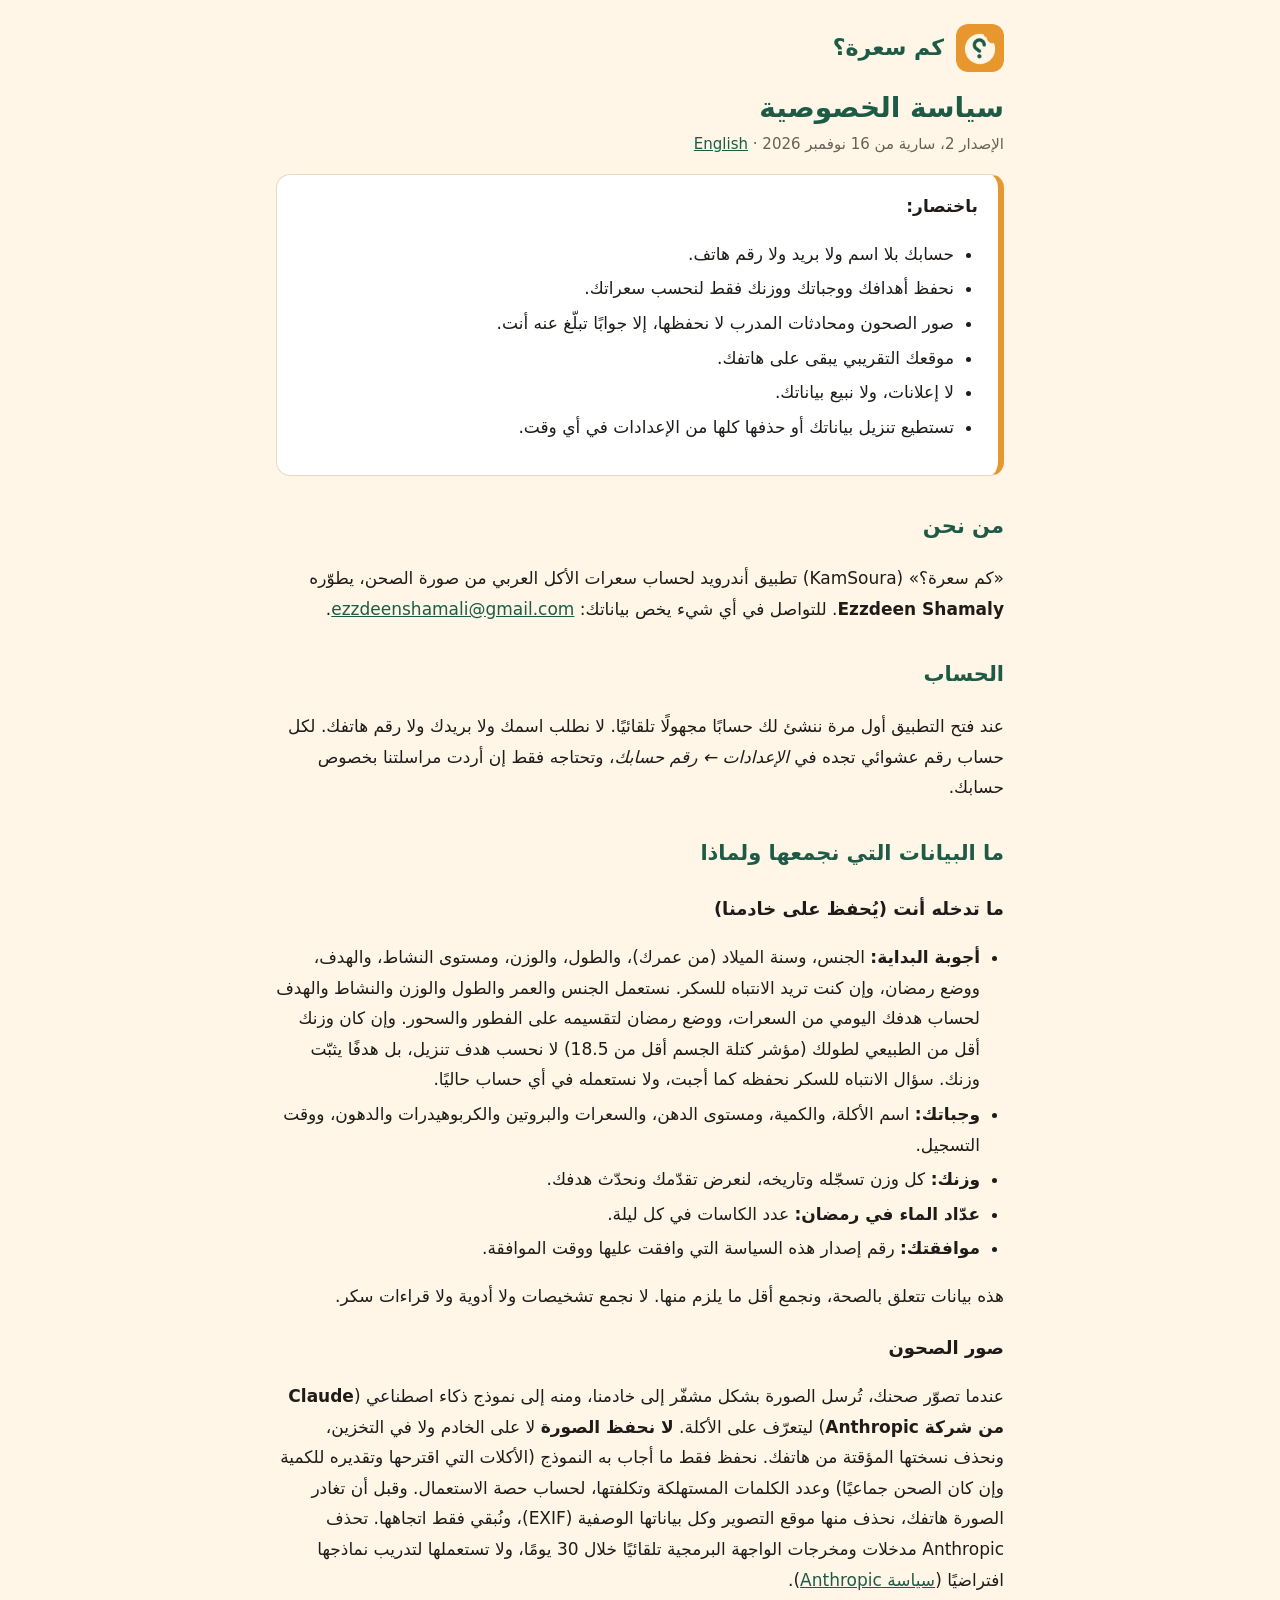
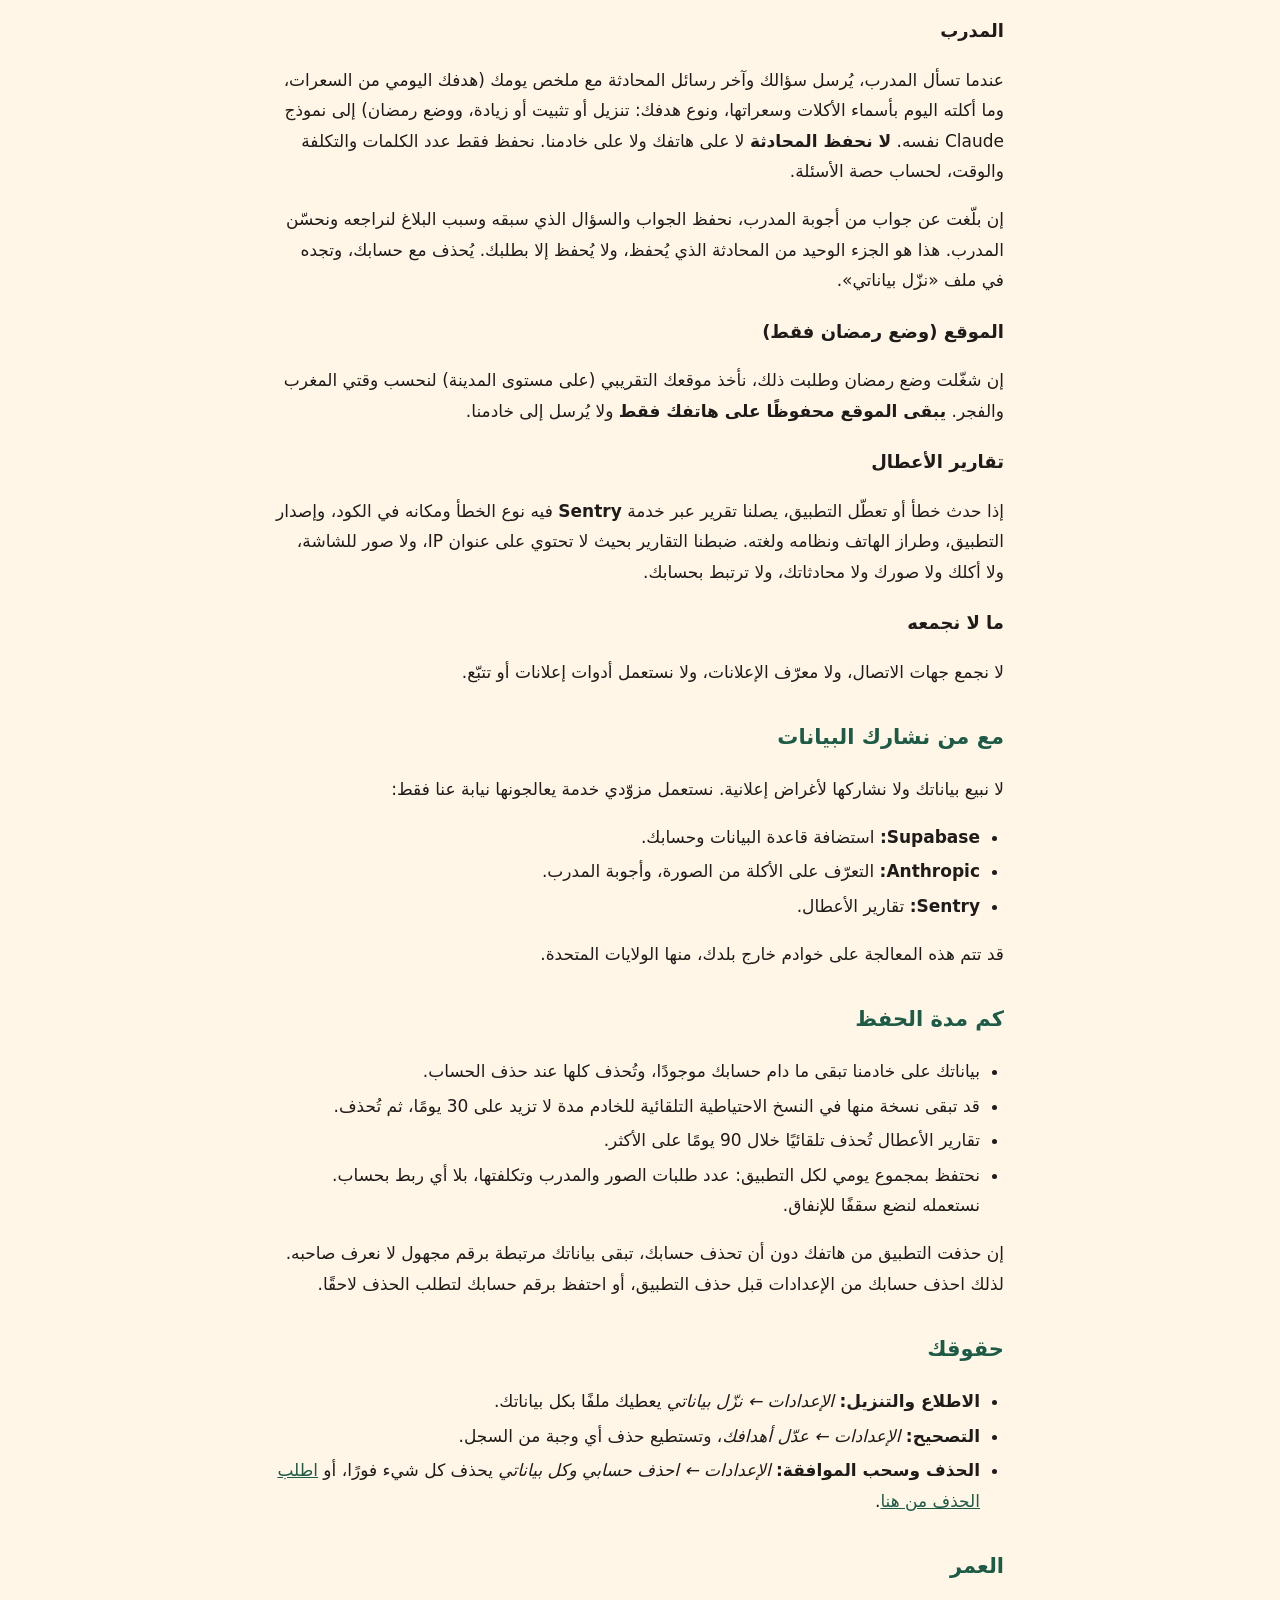
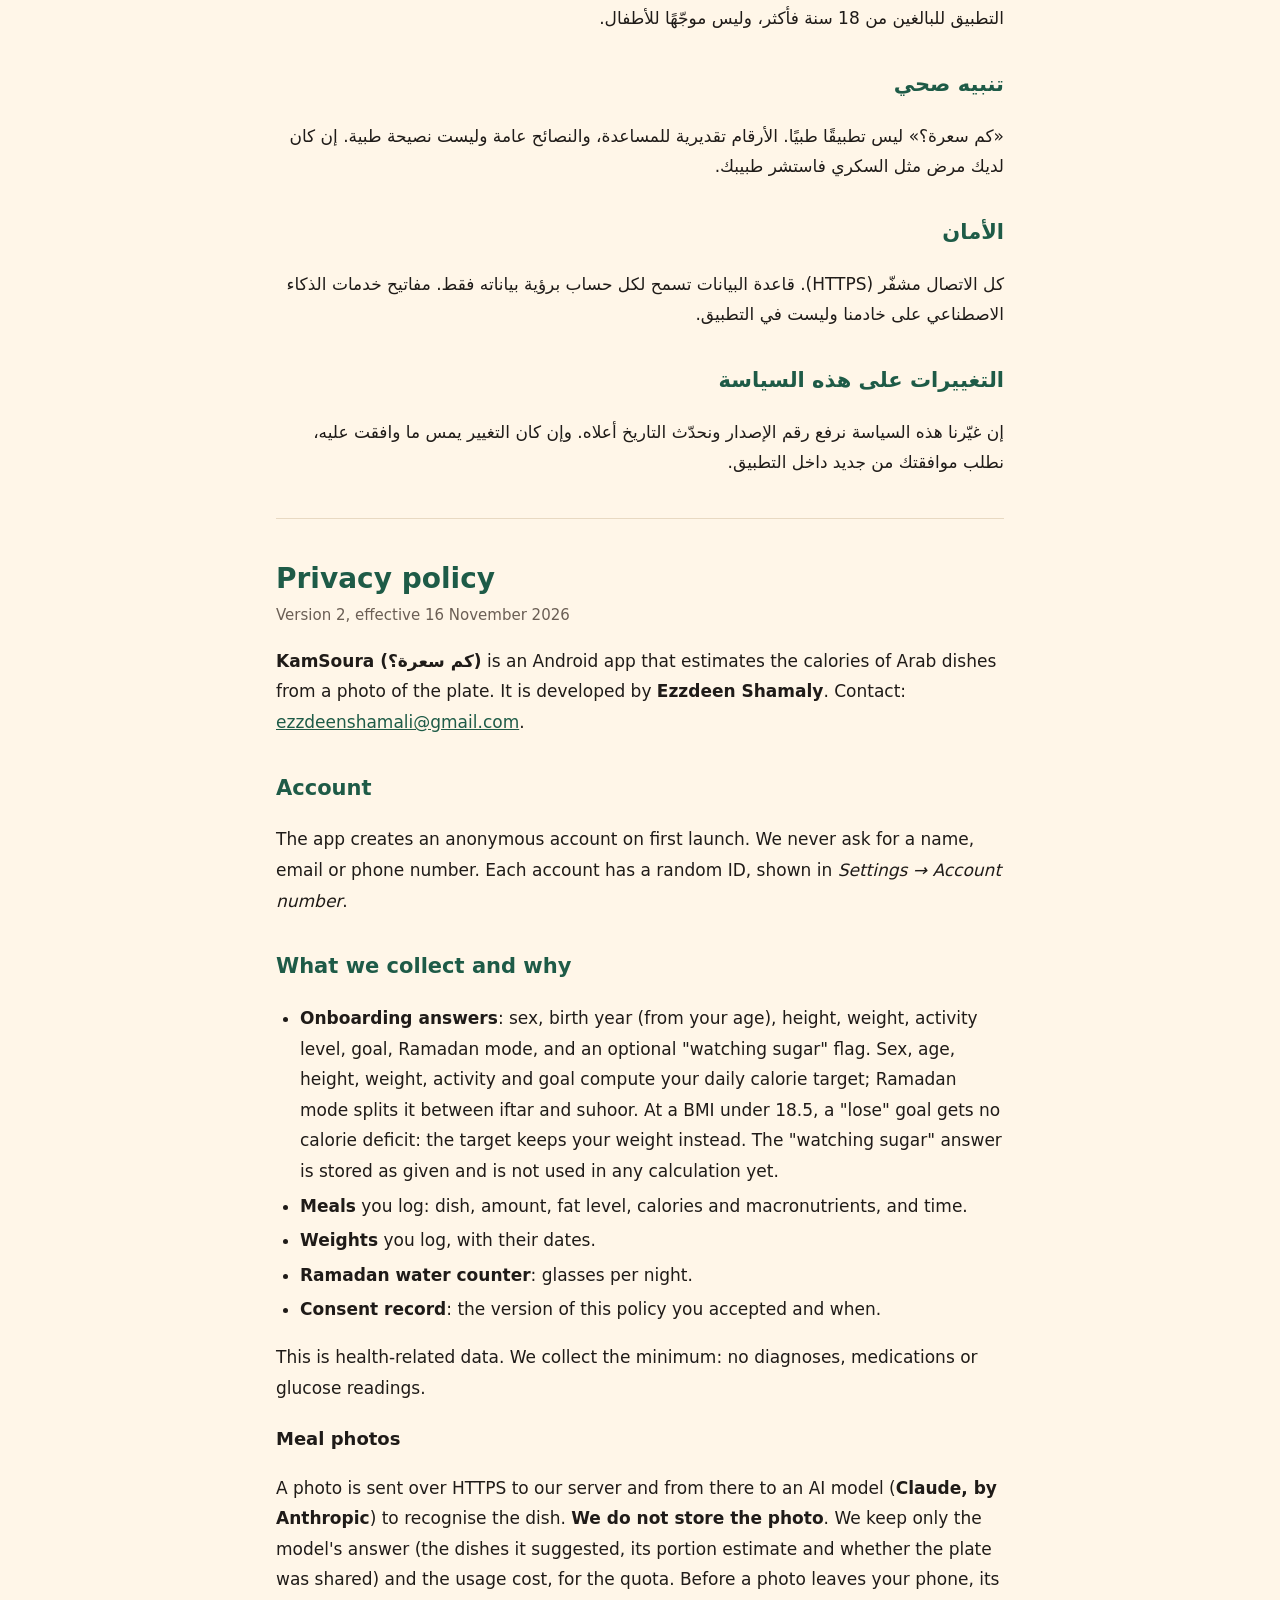
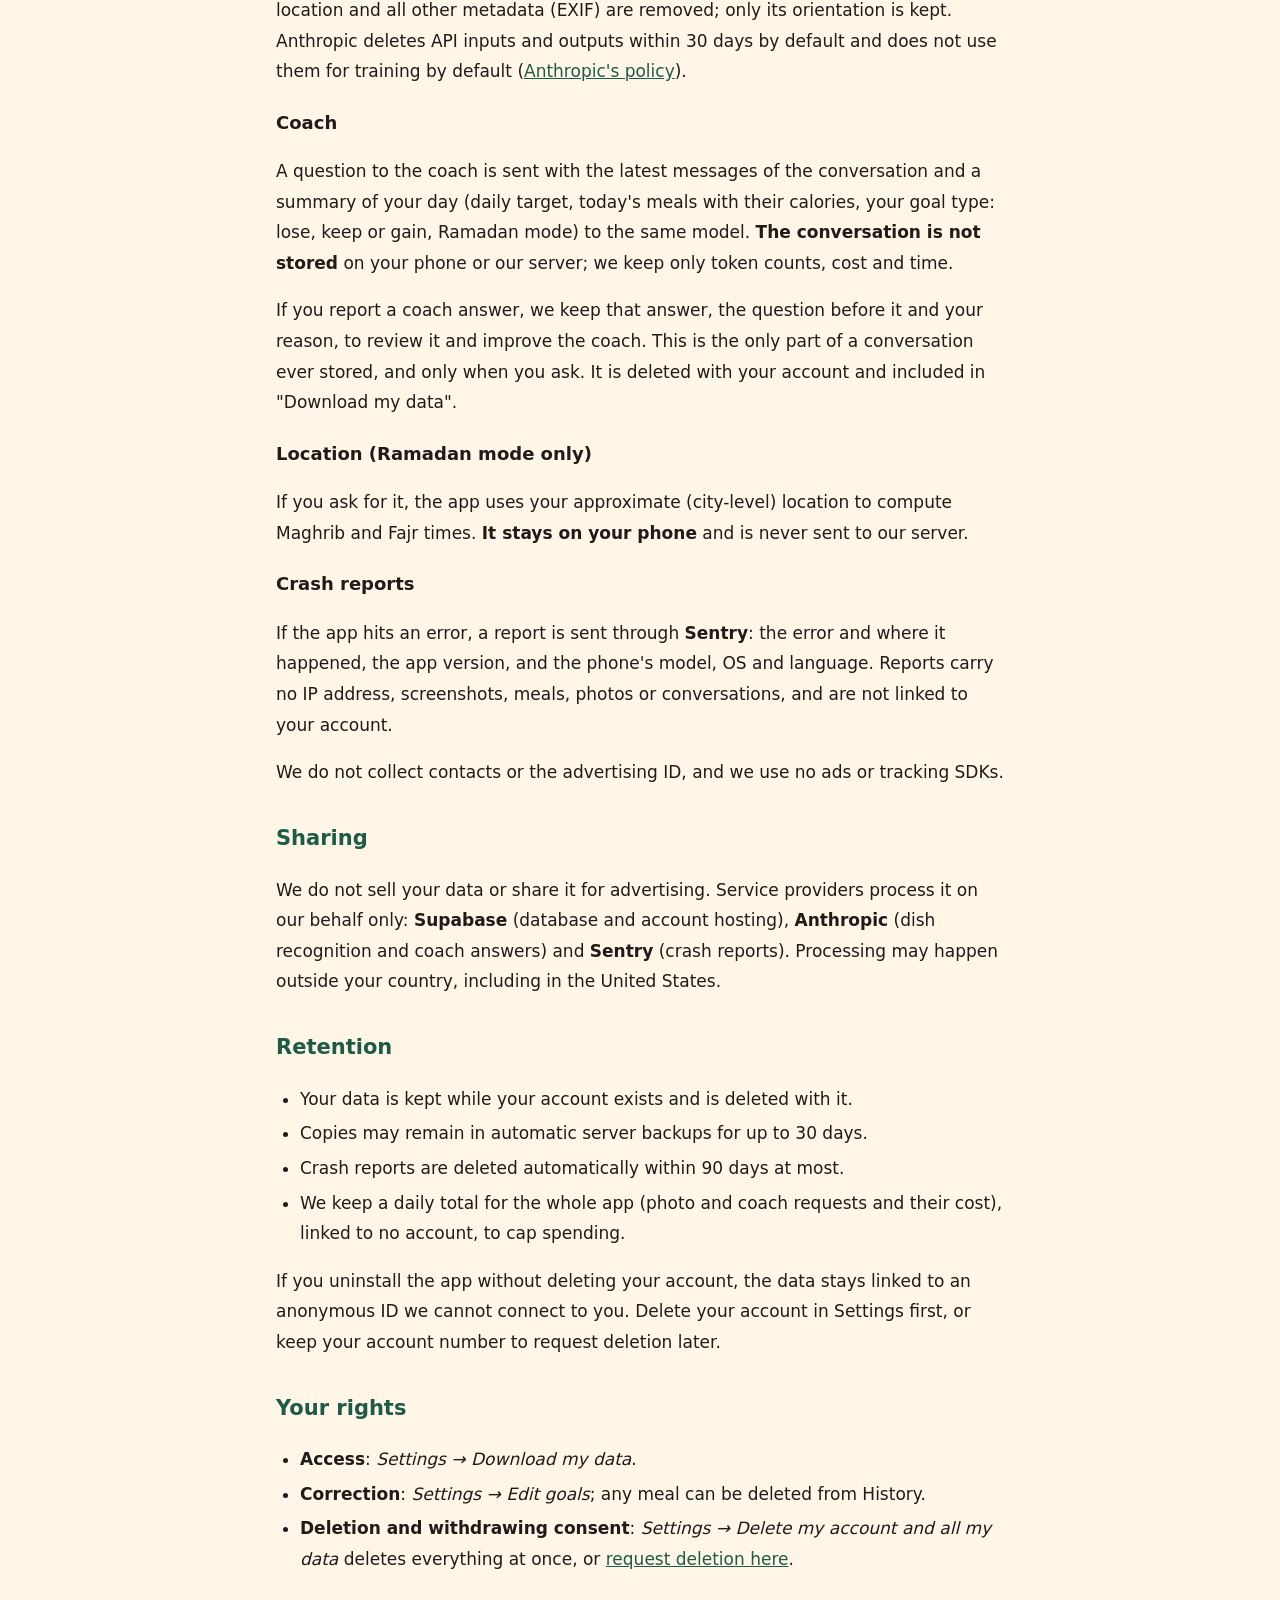
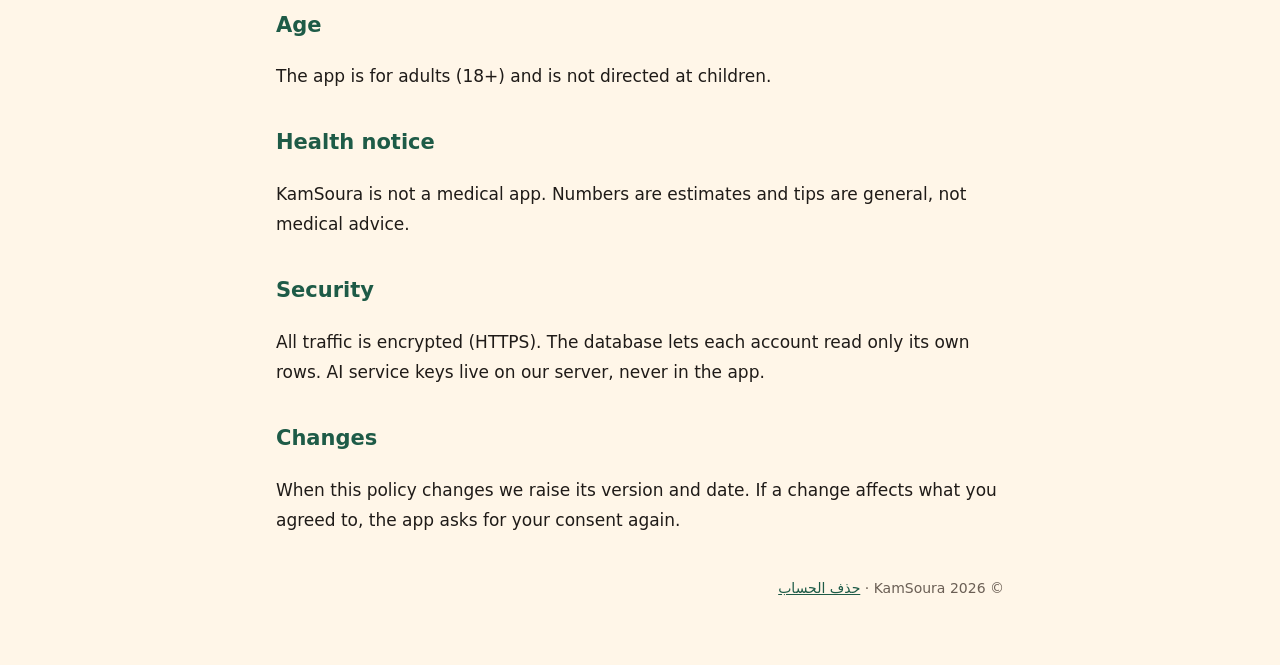
==== commit 5ddf9a1c: "Write the Play Console answers and make the policy match the app docs/play-console.md has the answer" ====
--- a/privacy.html
+++ b/privacy.html
@@ -16,14 +16,14 @@
   </header>
 
   <h1>سياسة الخصوصية</h1>
-  <p class="meta">الإصدار 1، سارية من 15 نوفمبر 2026 · <a href="#english">English</a></p>
+  <p class="meta">الإصدار 2، سارية من 16 نوفمبر 2026 · <a href="#english">English</a></p>
 
   <div class="card highlight">
     <strong>باختصار:</strong>
     <ul>
       <li>حسابك بلا اسم ولا بريد ولا رقم هاتف.</li>
       <li>نحفظ أهدافك ووجباتك ووزنك فقط لنحسب سعراتك.</li>
-      <li>صور الصحون ومحادثات المدرب لا نحفظها.</li>
+      <li>صور الصحون ومحادثات المدرب لا نحفظها، إلا جوابًا تبلّغ عنه أنت.</li>
       <li>موقعك التقريبي يبقى على هاتفك.</li>
       <li>لا إعلانات، ولا نبيع بياناتك.</li>
       <li>تستطيع تنزيل بياناتك أو حذفها كلها من الإعدادات في أي وقت.</li>
@@ -47,7 +47,10 @@
   <h2>ما البيانات التي نجمعها ولماذا</h2>
   <h3>ما تدخله أنت (يُحفظ على خادمنا)</h3>
   <ul>
-    <li><strong>أجوبة البداية:</strong> الجنس، وسنة الميلاد (من عمرك)، والطول، والوزن، ومستوى النشاط، والهدف، وإن كنت تريد الانتباه للسكر، ووضع رمضان. نستعملها لحساب هدفك اليومي من السعرات.</li>
+    <li><strong>أجوبة البداية:</strong> الجنس، وسنة الميلاد (من عمرك)، والطول، والوزن، ومستوى النشاط، والهدف، ووضع رمضان، وإن كنت تريد الانتباه للسكر.
+      نستعمل الجنس والعمر والطول والوزن والنشاط والهدف لحساب هدفك اليومي من السعرات، ووضع رمضان لتقسيمه على الفطور والسحور.
+      وإن كان وزنك أقل من الطبيعي لطولك (مؤشر كتلة الجسم أقل من 18.5) لا نحسب هدف تنزيل، بل هدفًا يثبّت وزنك.
+      سؤال الانتباه للسكر نحفظه كما أجبت، ولا نستعمله في أي حساب حاليًا.</li>
     <li><strong>وجباتك:</strong> اسم الأكلة، والكمية، ومستوى الدهن، والسعرات والبروتين والكربوهيدرات والدهون، ووقت التسجيل.</li>
     <li><strong>وزنك:</strong> كل وزن تسجّله وتاريخه، لنعرض تقدّمك ونحدّث هدفك.</li>
     <li><strong>عدّاد الماء في رمضان:</strong> عدد الكاسات في كل ليلة.</li>
@@ -59,8 +62,9 @@
   <p>
     عندما تصوّر صحنك، تُرسل الصورة بشكل مشفّر إلى خادمنا، ومنه إلى نموذج ذكاء اصطناعي
     (<strong>Claude من شركة Anthropic</strong>) ليتعرّف على الأكلة. <strong>لا نحفظ الصورة</strong>
-    لا على الخادم ولا في التخزين، ونحذف نسختها المؤقتة من هاتفك. نحفظ فقط اسم الأكلة التي تعرّف
-    عليها النموذج وعدد الكلمات المستهلكة وتكلفتها، لحساب حصة الاستعمال.
+    لا على الخادم ولا في التخزين، ونحذف نسختها المؤقتة من هاتفك. نحفظ فقط ما أجاب به النموذج
+    (الأكلات التي اقترحها وتقديره للكمية وإن كان الصحن جماعيًا) وعدد الكلمات المستهلكة وتكلفتها،
+    لحساب حصة الاستعمال.
     وقبل أن تغادر الصورة هاتفك، نحذف منها موقع التصوير وكل بياناتها الوصفية (EXIF)، ونُبقي فقط اتجاهها.
     تحذف Anthropic مدخلات ومخرجات الواجهة البرمجية تلقائيًا خلال 30 يومًا، ولا تستعملها لتدريب
     نماذجها افتراضيًا
@@ -69,8 +73,9 @@
 
   <h3>المدرب</h3>
   <p>
-    عندما تسأل المدرب، يُرسل سؤالك مع ملخص يومك (هدفك، وما أكلته اليوم بأسماء الأكلات وسعراتها،
-    وهدف الوزن، ووضع رمضان) إلى نموذج Claude نفسه. <strong>لا نحفظ المحادثة</strong> لا على هاتفك
+    عندما تسأل المدرب، يُرسل سؤالك وآخر رسائل المحادثة مع ملخص يومك (هدفك اليومي من السعرات، وما
+    أكلته اليوم بأسماء الأكلات وسعراتها، ونوع هدفك: تنزيل أو تثبيت أو زيادة، ووضع رمضان) إلى نموذج
+    Claude نفسه. <strong>لا نحفظ المحادثة</strong> لا على هاتفك
     ولا على خادمنا. نحفظ فقط عدد الكلمات والتكلفة والوقت، لحساب حصة الأسئلة.
   </p>
   <p>
@@ -108,6 +113,7 @@
     <li>بياناتك على خادمنا تبقى ما دام حسابك موجودًا، وتُحذف كلها عند حذف الحساب.</li>
     <li>قد تبقى نسخة منها في النسخ الاحتياطية التلقائية للخادم مدة لا تزيد على 30 يومًا، ثم تُحذف.</li>
     <li>تقارير الأعطال تُحذف تلقائيًا خلال 90 يومًا على الأكثر.</li>
+    <li>نحتفظ بمجموع يومي لكل التطبيق: عدد طلبات الصور والمدرب وتكلفتها، بلا أي ربط بحساب. نستعمله لنضع سقفًا للإنفاق.</li>
   </ul>
   <p>
     إن حذفت التطبيق من هاتفك دون أن تحذف حسابك، تبقى بياناتك مرتبطة برقم مجهول لا نعرف صاحبه.
@@ -147,7 +153,7 @@
 
   <section id="english" lang="en">
     <h1>Privacy policy</h1>
-    <p class="meta">Version 1, effective 15 November 2026</p>
+    <p class="meta">Version 2, effective 16 November 2026</p>
 
     <p>
       <strong>KamSoura (كم سعرة؟)</strong> is an Android app that estimates the calories of Arab
@@ -164,8 +170,11 @@
     <h2>What we collect and why</h2>
     <ul>
       <li><strong>Onboarding answers</strong>: sex, birth year (from your age), height, weight,
-        activity level, goal, an optional "watching sugar" flag, and Ramadan mode. They are used
-        to compute your daily calorie target.</li>
+        activity level, goal, Ramadan mode, and an optional "watching sugar" flag. Sex, age,
+        height, weight, activity and goal compute your daily calorie target; Ramadan mode splits
+        it between iftar and suhoor. At a BMI under 18.5, a "lose" goal gets no calorie deficit:
+        the target keeps your weight instead. The "watching sugar" answer is stored as given and
+        is not used in any calculation yet.</li>
       <li><strong>Meals</strong> you log: dish, amount, fat level, calories and macronutrients,
         and time.</li>
       <li><strong>Weights</strong> you log, with their dates.</li>
@@ -179,7 +188,8 @@
     <p>
       A photo is sent over HTTPS to our server and from there to an AI model
       (<strong>Claude, by Anthropic</strong>) to recognise the dish. <strong>We do not store the
-      photo</strong>. We keep only the recognised dish and the usage cost, for the quota.
+      photo</strong>. We keep only the model's answer (the dishes it suggested, its portion
+      estimate and whether the plate was shared) and the usage cost, for the quota.
       Before a photo leaves your phone, its location and all other metadata (EXIF) are removed;
       only its orientation is kept.
       Anthropic deletes API inputs and outputs within 30 days by default and does not use them
@@ -189,8 +199,9 @@
 
     <h3>Coach</h3>
     <p>
-      A question to the coach is sent with a summary of your day (target, today's meals with
-      their calories, weight goal, Ramadan mode) to the same model. <strong>The conversation is
+      A question to the coach is sent with the latest messages of the conversation and a
+      summary of your day (daily target, today's meals with their calories, your goal type:
+      lose, keep or gain, Ramadan mode) to the same model. <strong>The conversation is
       not stored</strong> on your phone or our server; we keep only token counts, cost and time.
     </p>
     <p>
@@ -226,6 +237,8 @@
       <li>Your data is kept while your account exists and is deleted with it.</li>
       <li>Copies may remain in automatic server backups for up to 30 days.</li>
       <li>Crash reports are deleted automatically within 90 days at most.</li>
+      <li>We keep a daily total for the whole app (photo and coach requests and their cost),
+        linked to no account, to cap spending.</li>
     </ul>
     <p>If you uninstall the app without deleting your account, the data stays linked to an
       anonymous ID we cannot connect to you. Delete your account in Settings first, or keep your
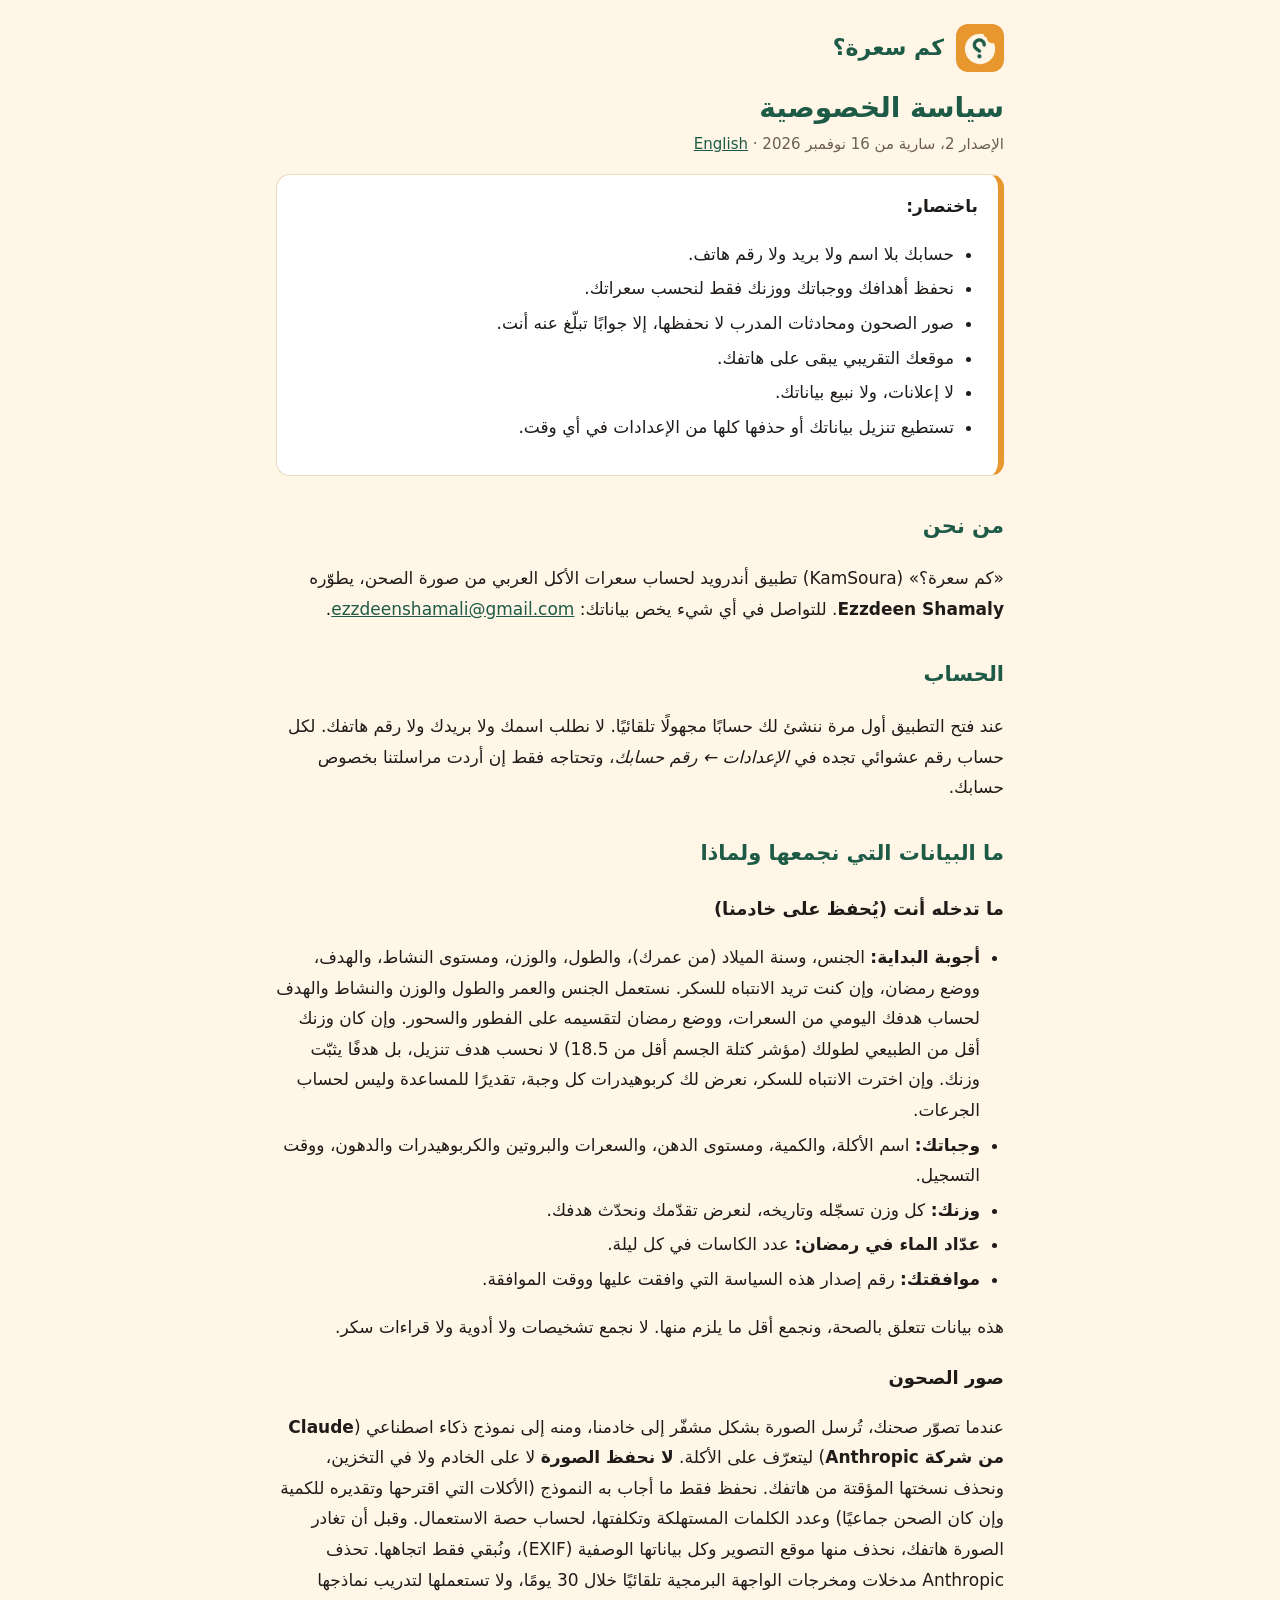
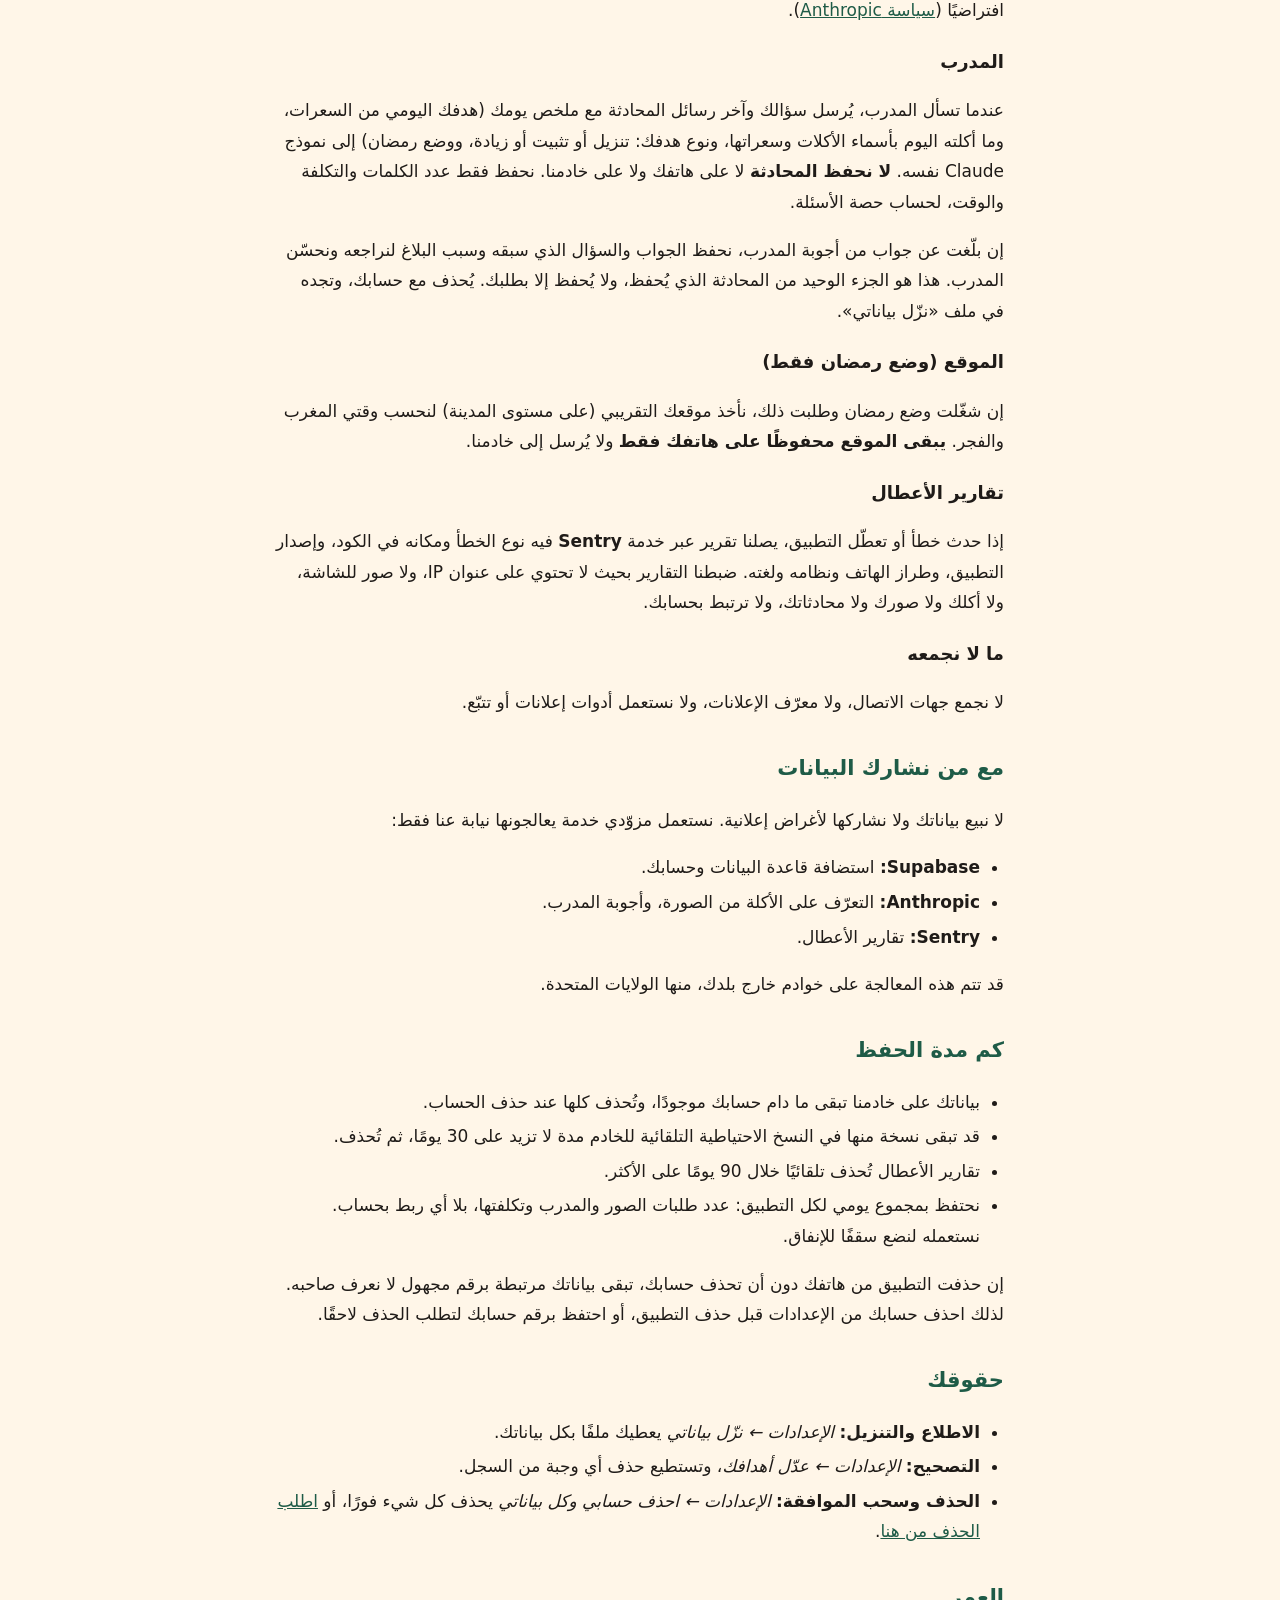
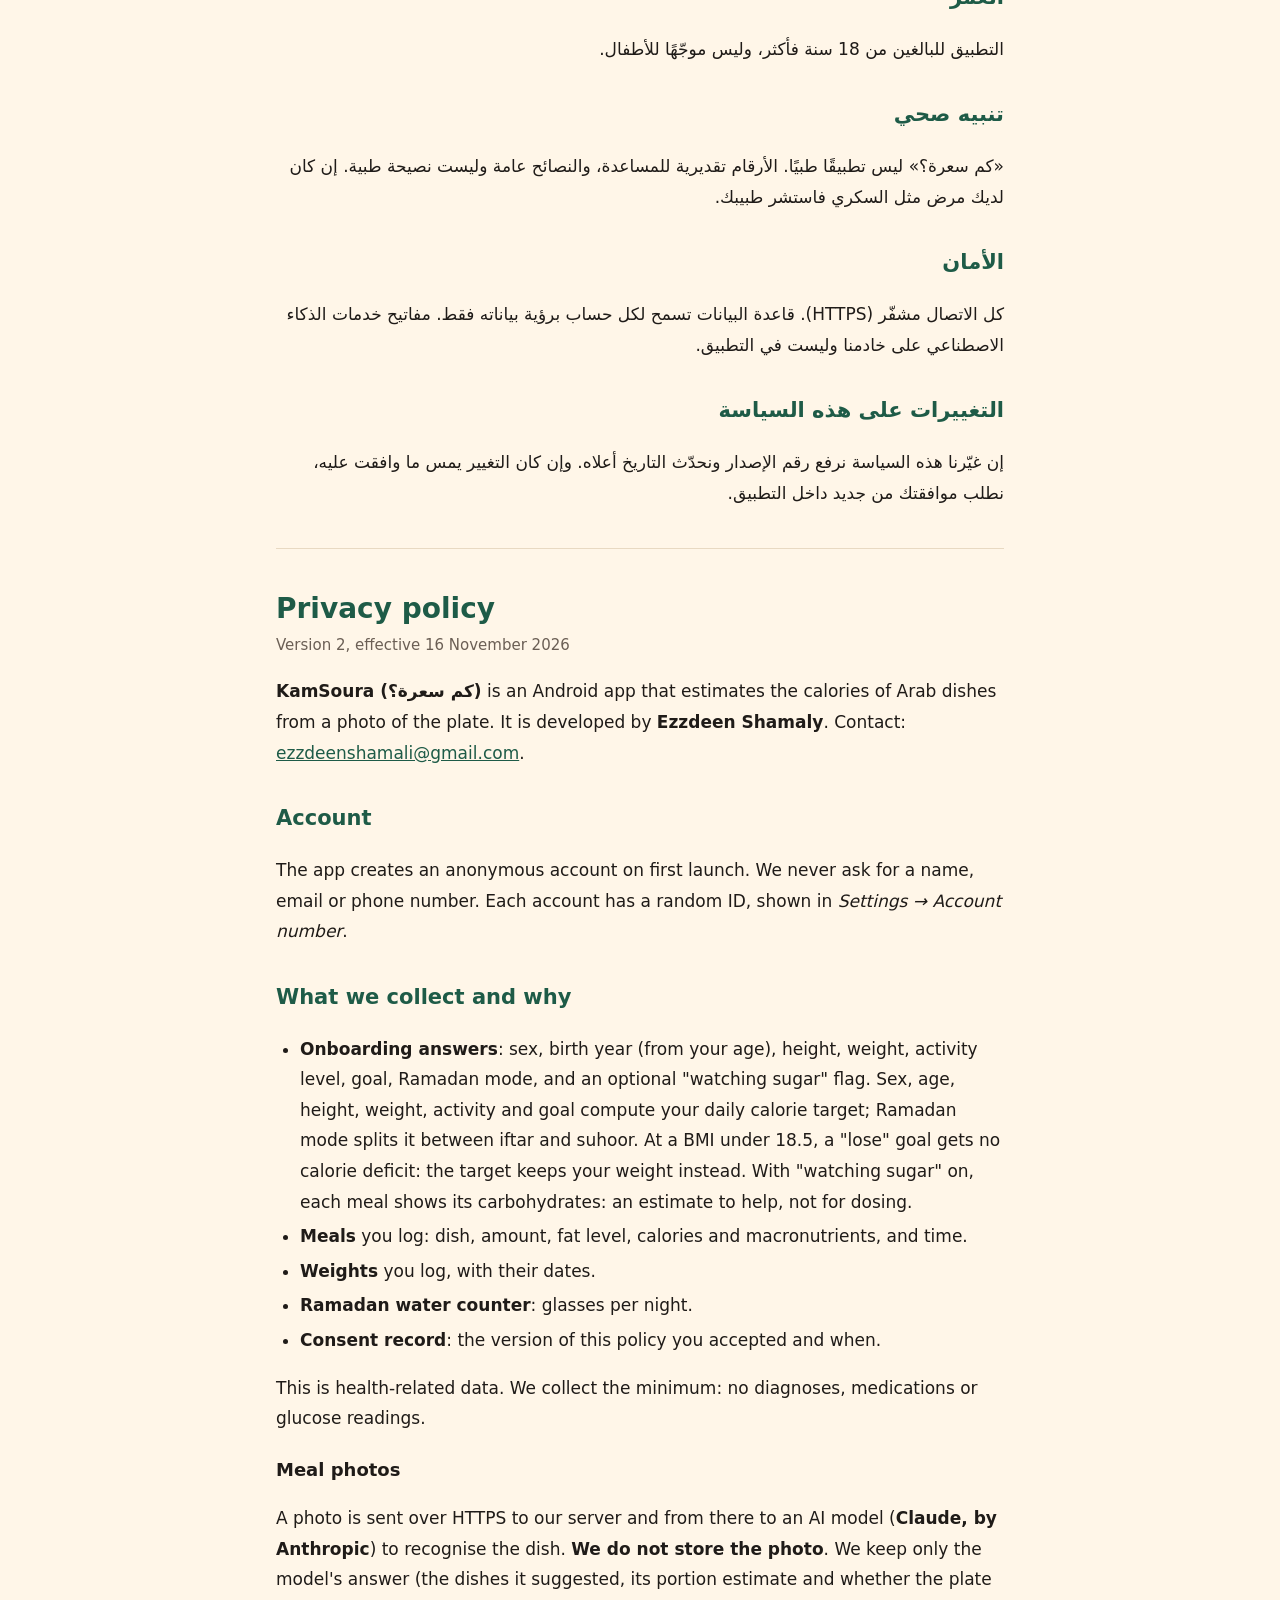
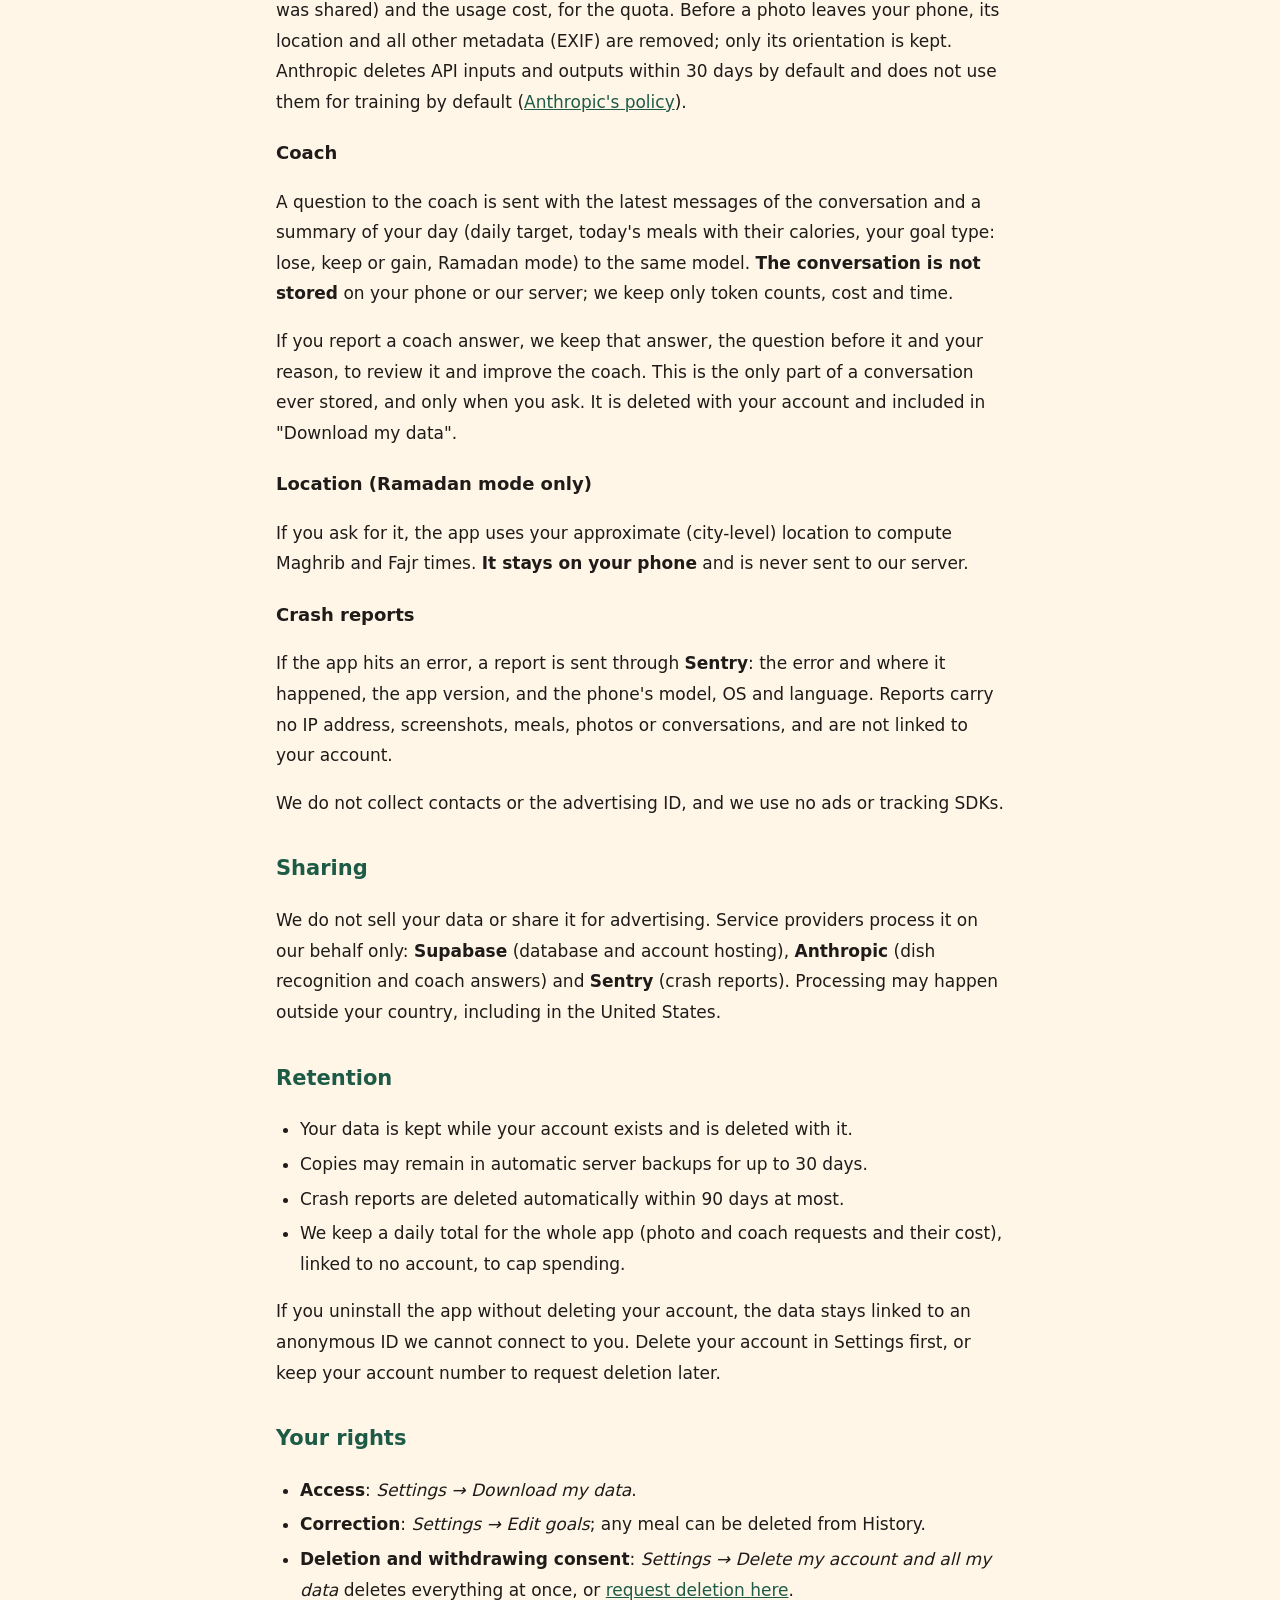
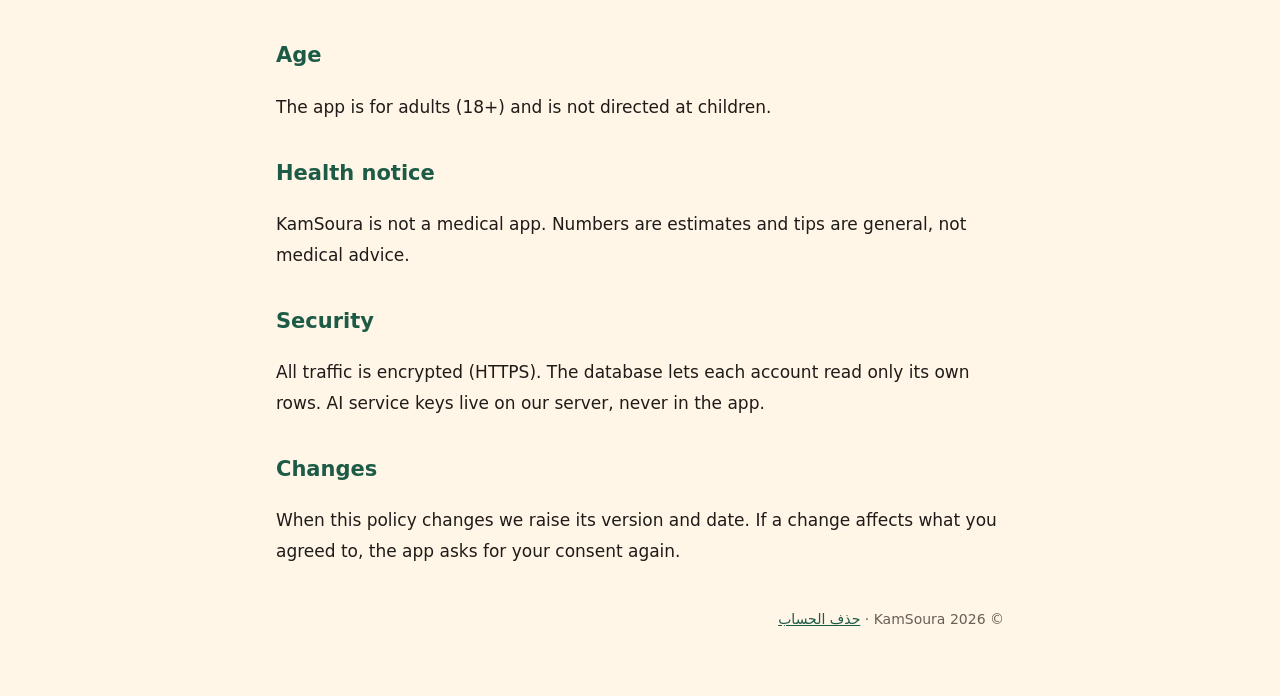
==== commit 01911883: "Show each meal's carbs to people watching sugar The onboarding "watching sugar" answer was stored an" ====
--- a/privacy.html
+++ b/privacy.html
@@ -50,7 +50,7 @@
     <li><strong>أجوبة البداية:</strong> الجنس، وسنة الميلاد (من عمرك)، والطول، والوزن، ومستوى النشاط، والهدف، ووضع رمضان، وإن كنت تريد الانتباه للسكر.
       نستعمل الجنس والعمر والطول والوزن والنشاط والهدف لحساب هدفك اليومي من السعرات، ووضع رمضان لتقسيمه على الفطور والسحور.
       وإن كان وزنك أقل من الطبيعي لطولك (مؤشر كتلة الجسم أقل من 18.5) لا نحسب هدف تنزيل، بل هدفًا يثبّت وزنك.
-      سؤال الانتباه للسكر نحفظه كما أجبت، ولا نستعمله في أي حساب حاليًا.</li>
+      وإن اخترت الانتباه للسكر، نعرض لك كربوهيدرات كل وجبة، تقديرًا للمساعدة وليس لحساب الجرعات.</li>
     <li><strong>وجباتك:</strong> اسم الأكلة، والكمية، ومستوى الدهن، والسعرات والبروتين والكربوهيدرات والدهون، ووقت التسجيل.</li>
     <li><strong>وزنك:</strong> كل وزن تسجّله وتاريخه، لنعرض تقدّمك ونحدّث هدفك.</li>
     <li><strong>عدّاد الماء في رمضان:</strong> عدد الكاسات في كل ليلة.</li>
@@ -173,8 +173,8 @@
         activity level, goal, Ramadan mode, and an optional "watching sugar" flag. Sex, age,
         height, weight, activity and goal compute your daily calorie target; Ramadan mode splits
         it between iftar and suhoor. At a BMI under 18.5, a "lose" goal gets no calorie deficit:
-        the target keeps your weight instead. The "watching sugar" answer is stored as given and
-        is not used in any calculation yet.</li>
+        the target keeps your weight instead. With "watching sugar" on, each meal shows its
+        carbohydrates: an estimate to help, not for dosing.</li>
       <li><strong>Meals</strong> you log: dish, amount, fat level, calories and macronutrients,
         and time.</li>
       <li><strong>Weights</strong> you log, with their dates.</li>
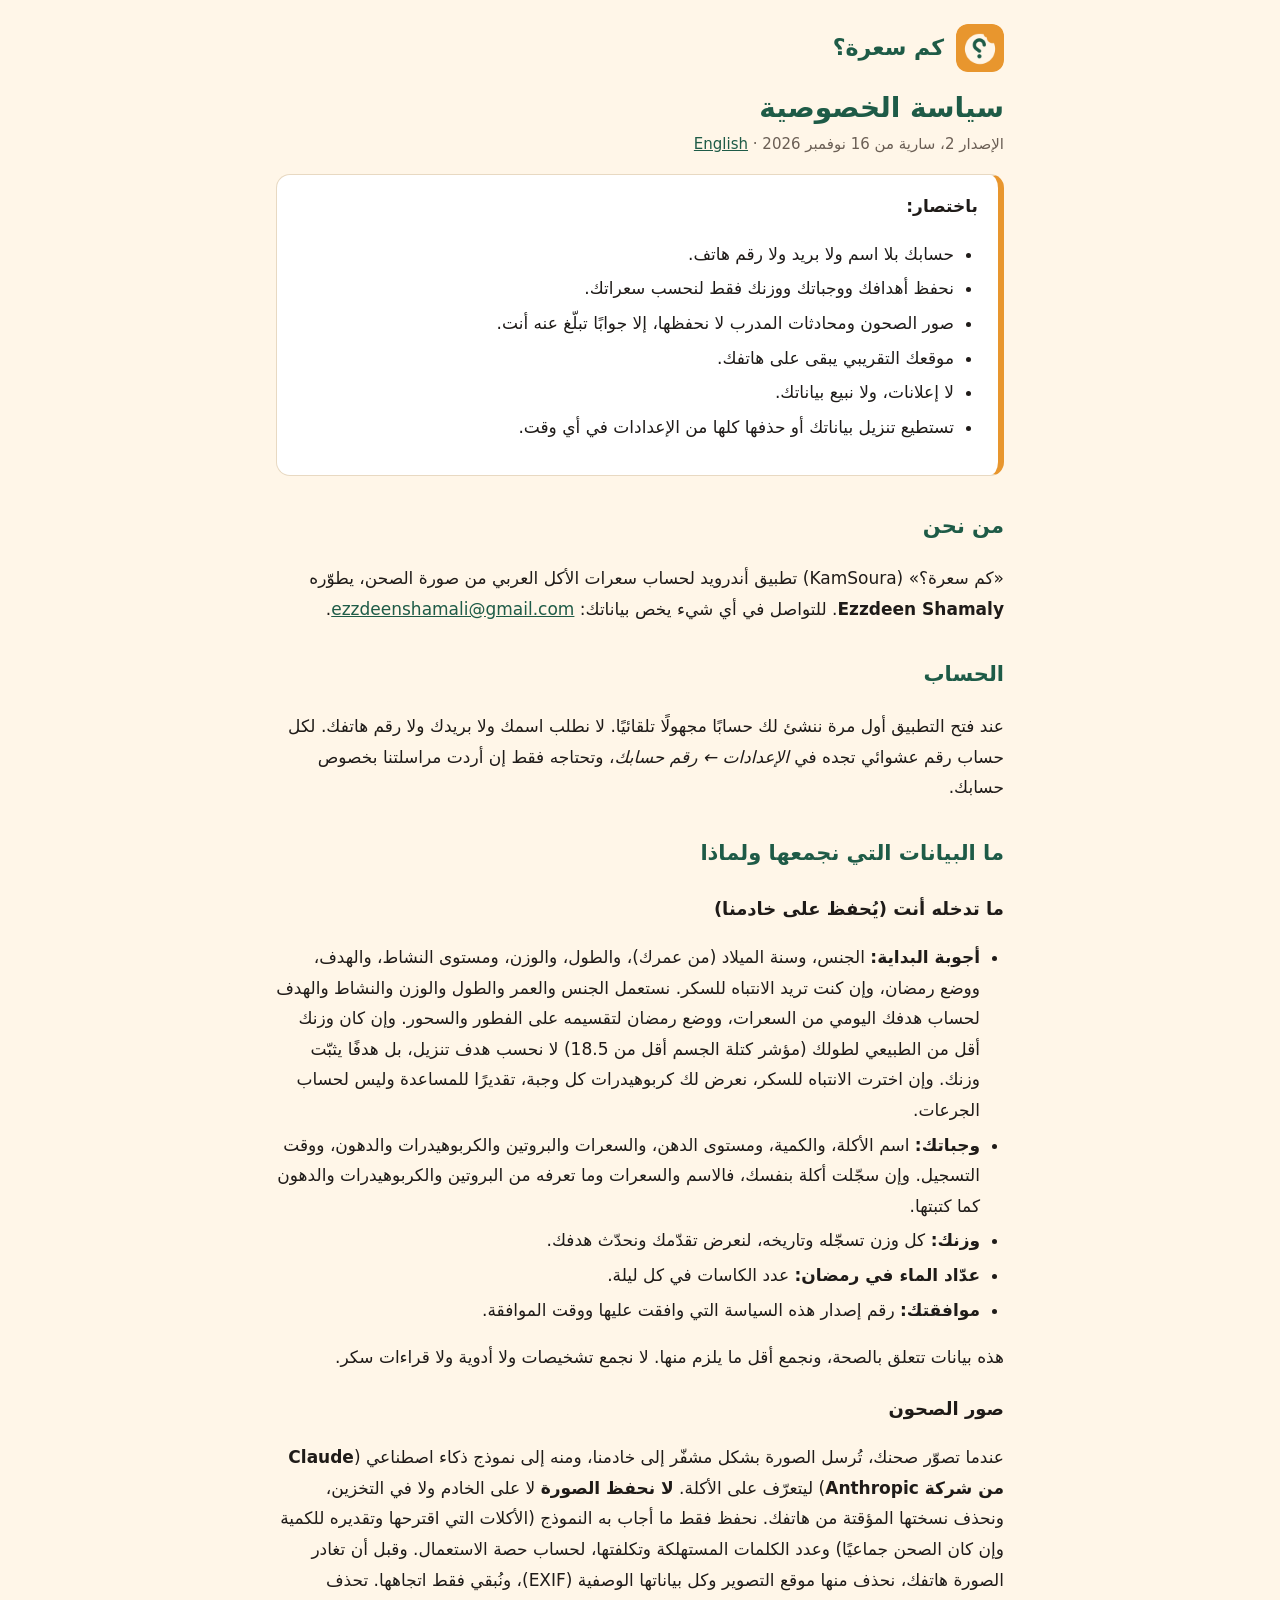
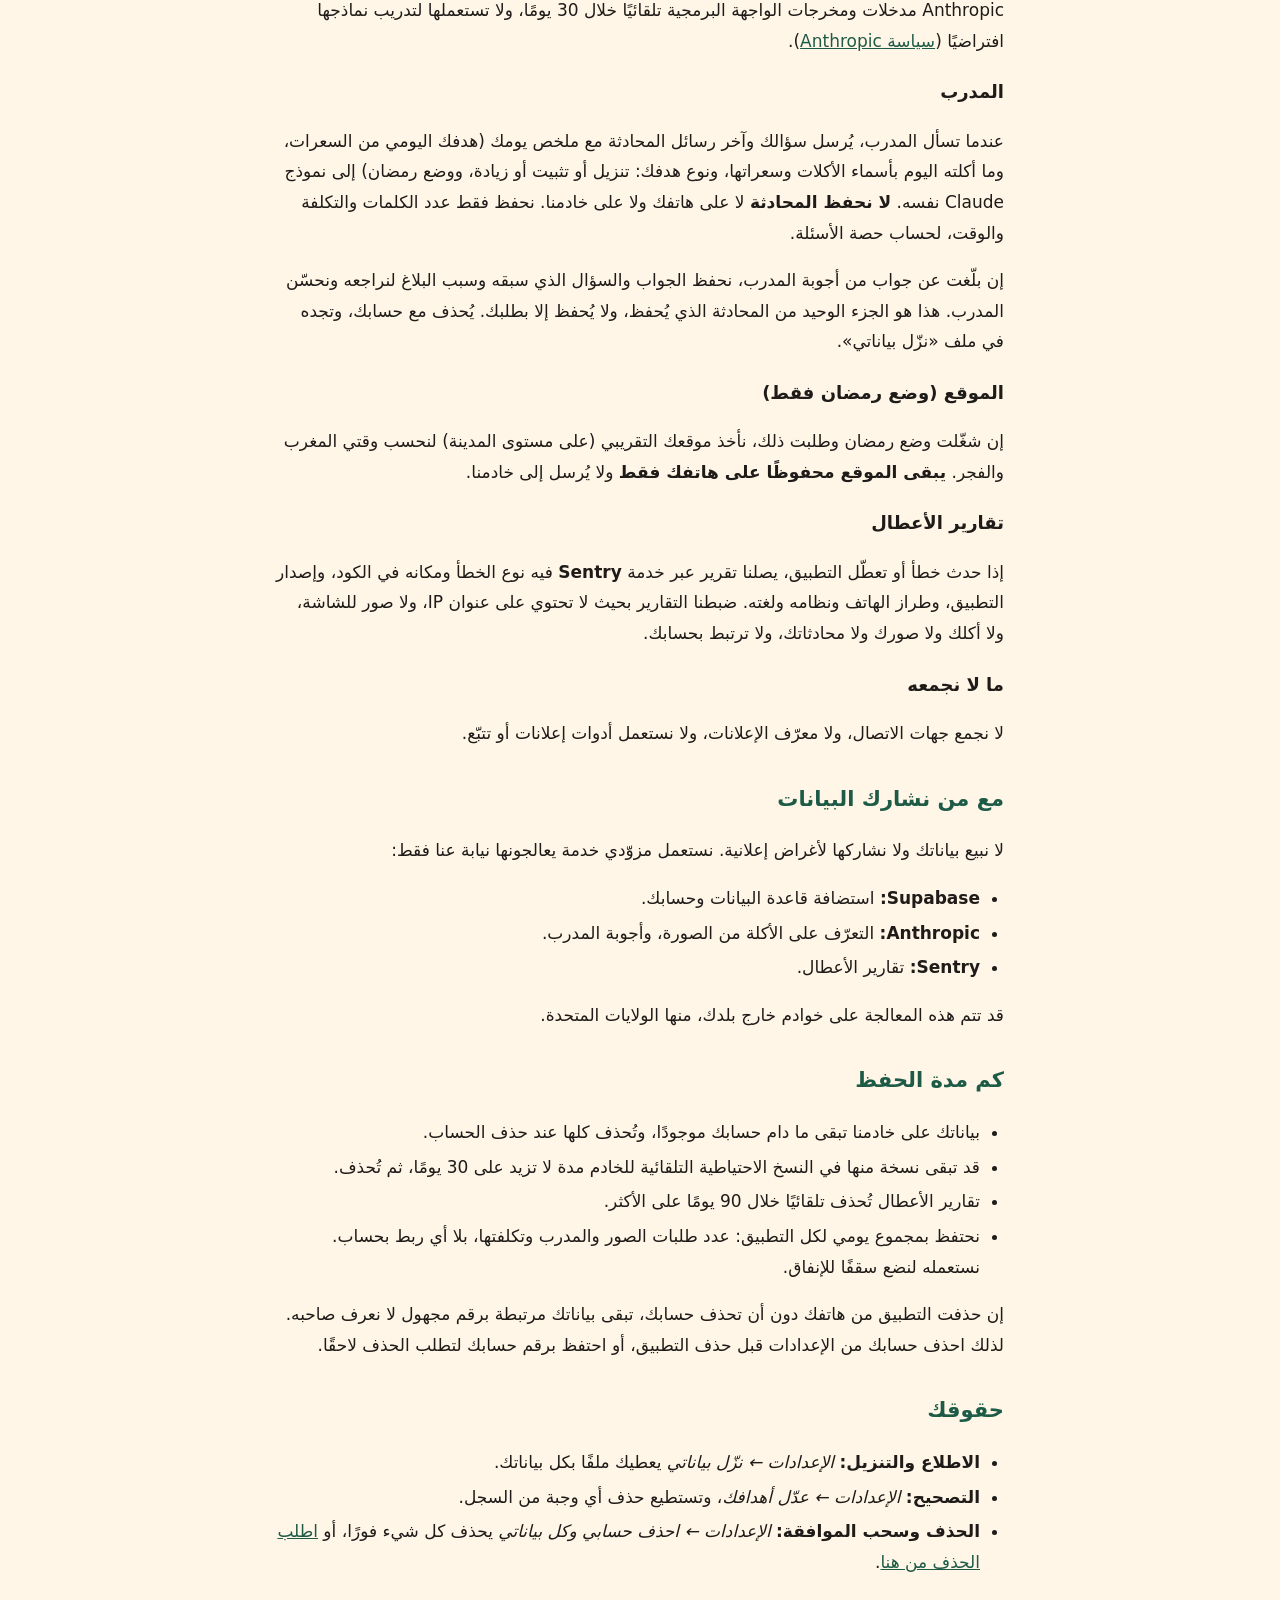
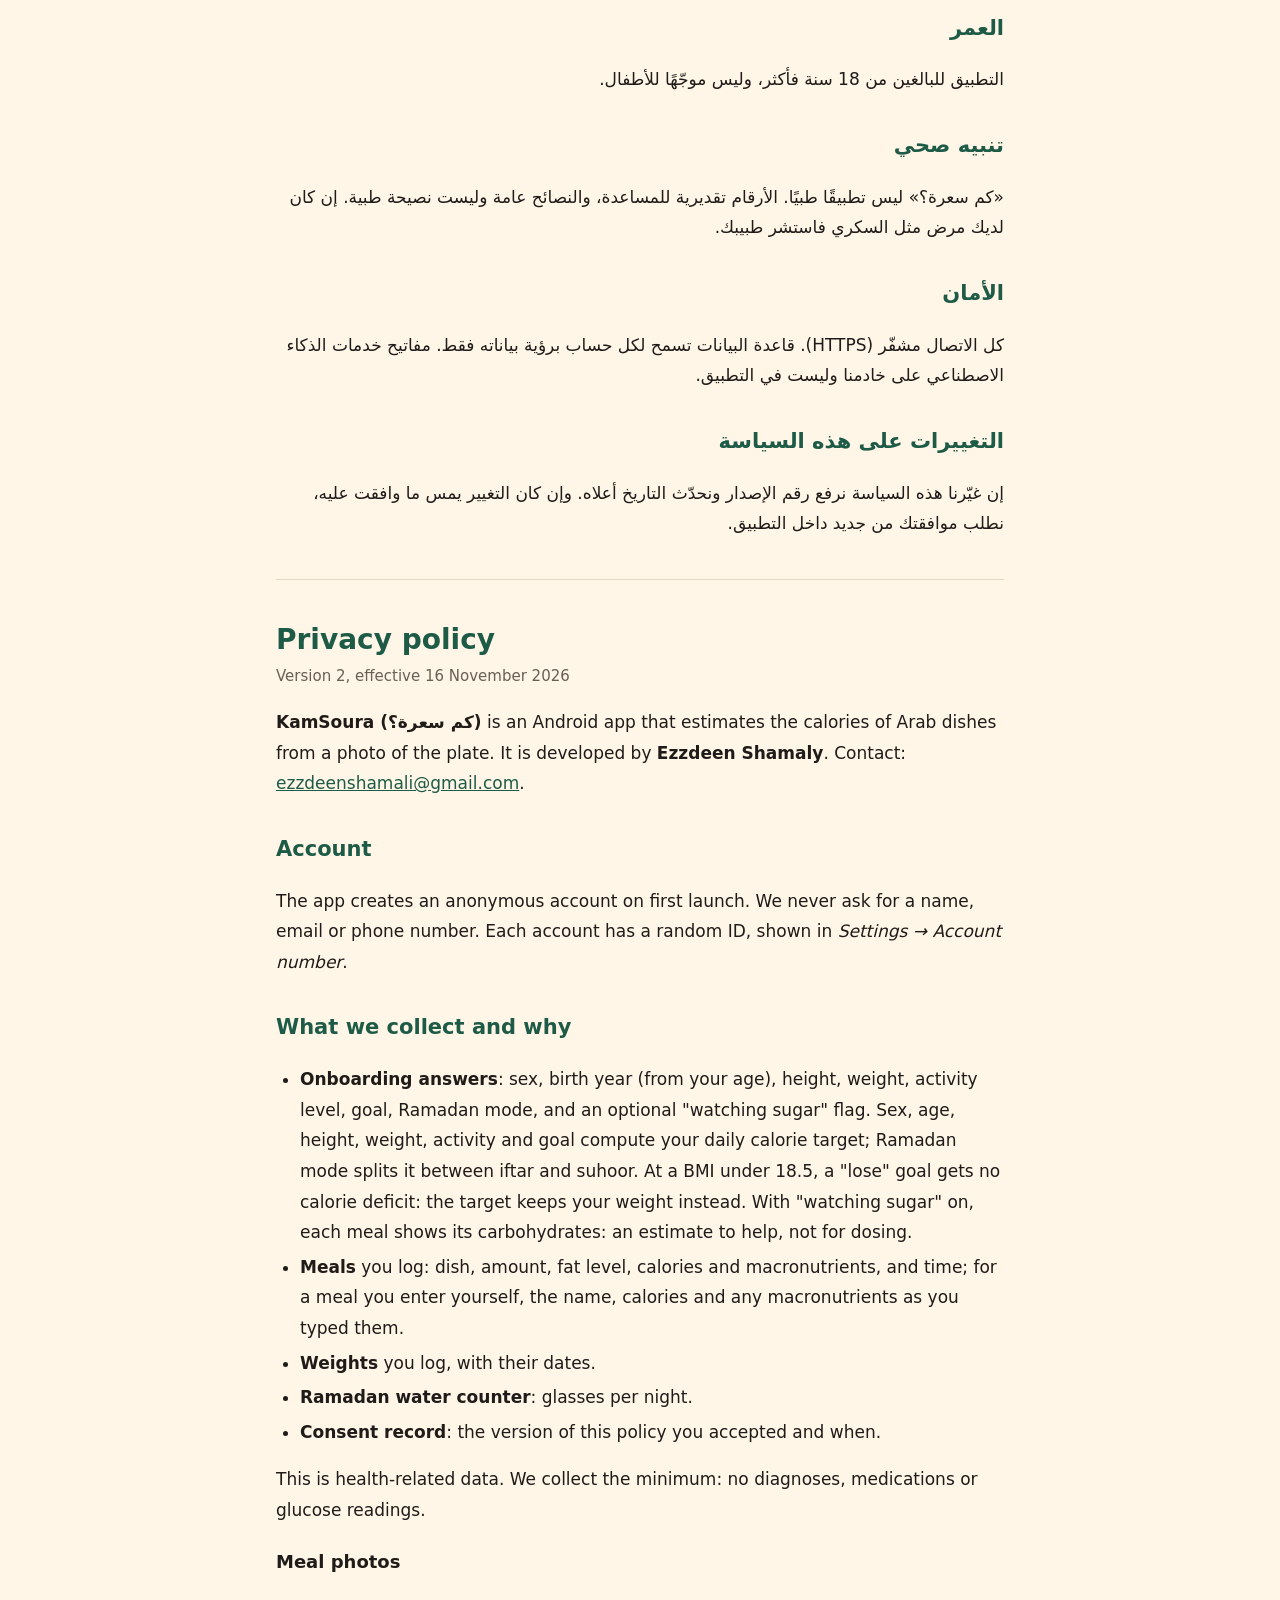
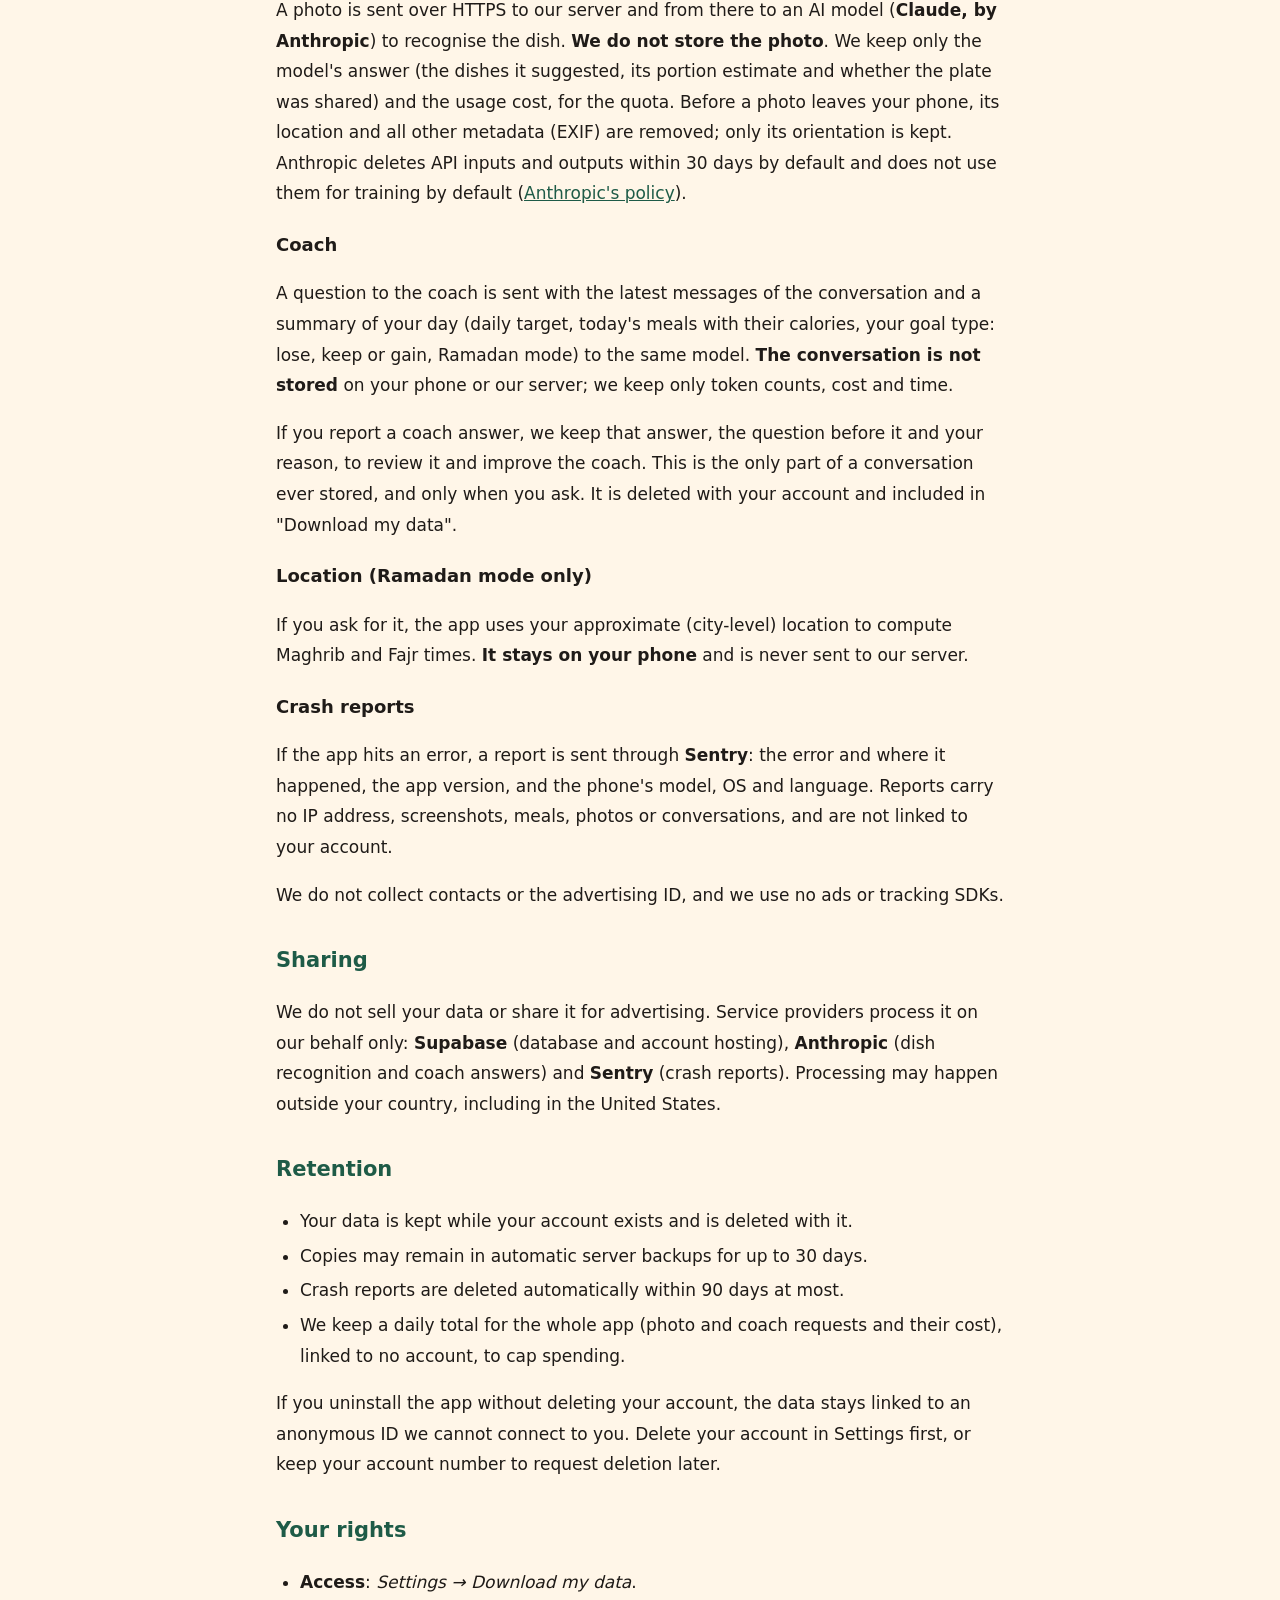
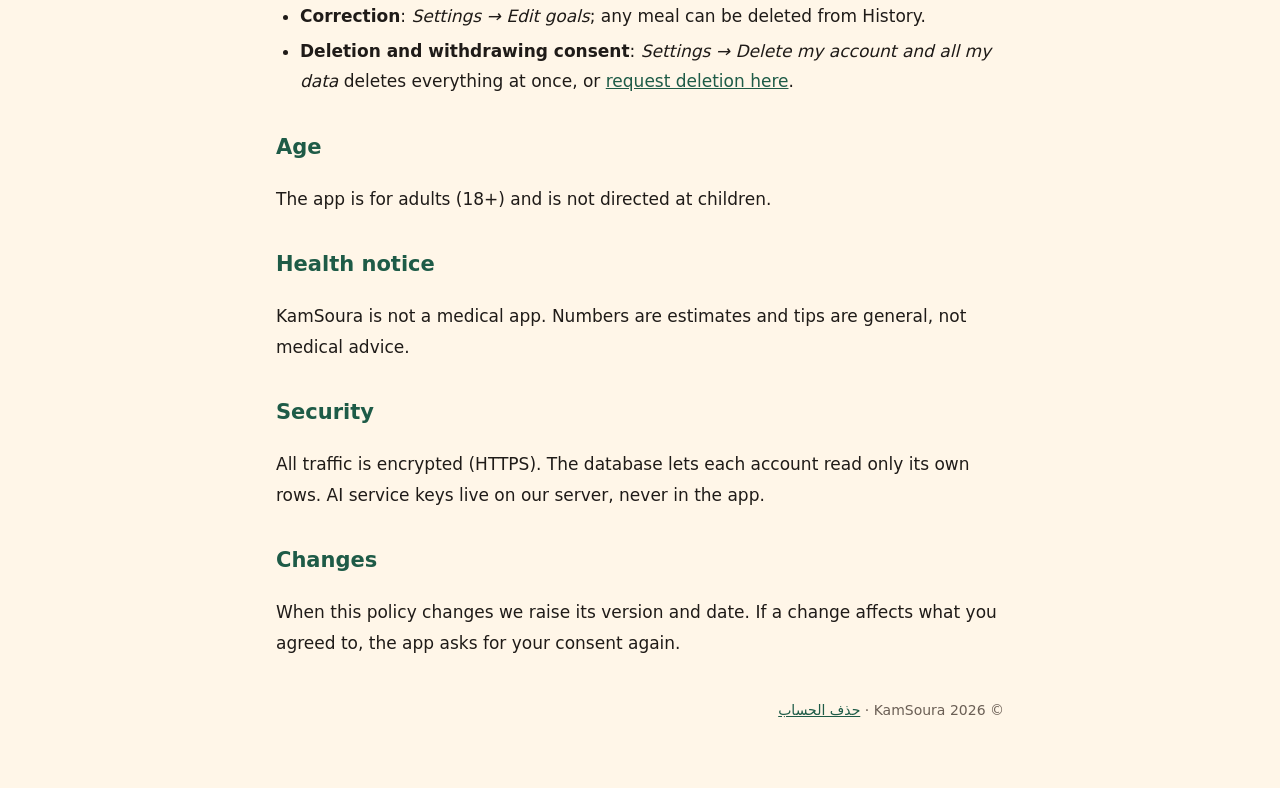
==== commit a05a1a83: "Let a food outside the catalogue be logged by hand When search finds nothing, or the dish is not amo" ====
--- a/privacy.html
+++ b/privacy.html
@@ -51,7 +51,7 @@
       نستعمل الجنس والعمر والطول والوزن والنشاط والهدف لحساب هدفك اليومي من السعرات، ووضع رمضان لتقسيمه على الفطور والسحور.
       وإن كان وزنك أقل من الطبيعي لطولك (مؤشر كتلة الجسم أقل من 18.5) لا نحسب هدف تنزيل، بل هدفًا يثبّت وزنك.
       وإن اخترت الانتباه للسكر، نعرض لك كربوهيدرات كل وجبة، تقديرًا للمساعدة وليس لحساب الجرعات.</li>
-    <li><strong>وجباتك:</strong> اسم الأكلة، والكمية، ومستوى الدهن، والسعرات والبروتين والكربوهيدرات والدهون، ووقت التسجيل.</li>
+    <li><strong>وجباتك:</strong> اسم الأكلة، والكمية، ومستوى الدهن، والسعرات والبروتين والكربوهيدرات والدهون، ووقت التسجيل. وإن سجّلت أكلة بنفسك، فالاسم والسعرات وما تعرفه من البروتين والكربوهيدرات والدهون كما كتبتها.</li>
     <li><strong>وزنك:</strong> كل وزن تسجّله وتاريخه، لنعرض تقدّمك ونحدّث هدفك.</li>
     <li><strong>عدّاد الماء في رمضان:</strong> عدد الكاسات في كل ليلة.</li>
     <li><strong>موافقتك:</strong> رقم إصدار هذه السياسة التي وافقت عليها ووقت الموافقة.</li>
@@ -176,7 +176,8 @@
         the target keeps your weight instead. With "watching sugar" on, each meal shows its
         carbohydrates: an estimate to help, not for dosing.</li>
       <li><strong>Meals</strong> you log: dish, amount, fat level, calories and macronutrients,
-        and time.</li>
+        and time; for a meal you enter yourself, the name, calories and any macronutrients as
+        you typed them.</li>
       <li><strong>Weights</strong> you log, with their dates.</li>
       <li><strong>Ramadan water counter</strong>: glasses per night.</li>
       <li><strong>Consent record</strong>: the version of this policy you accepted and when.</li>
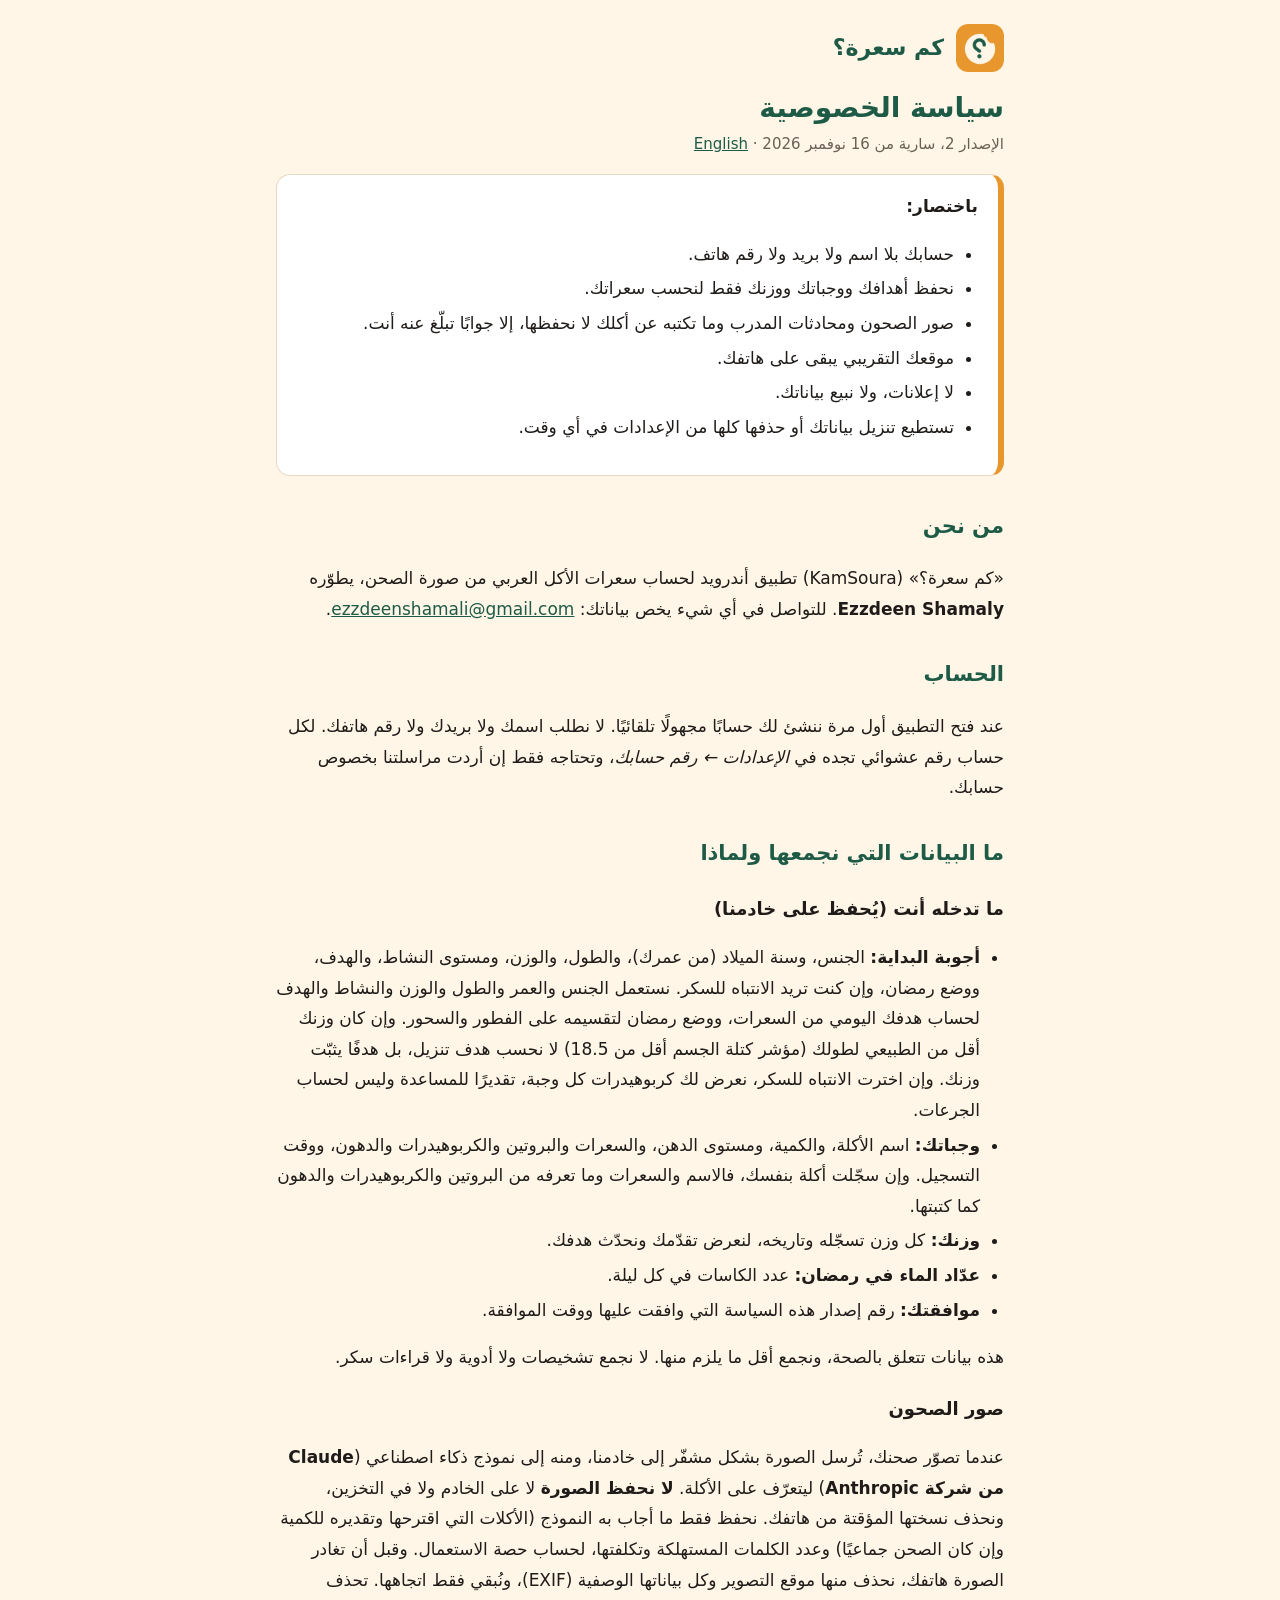
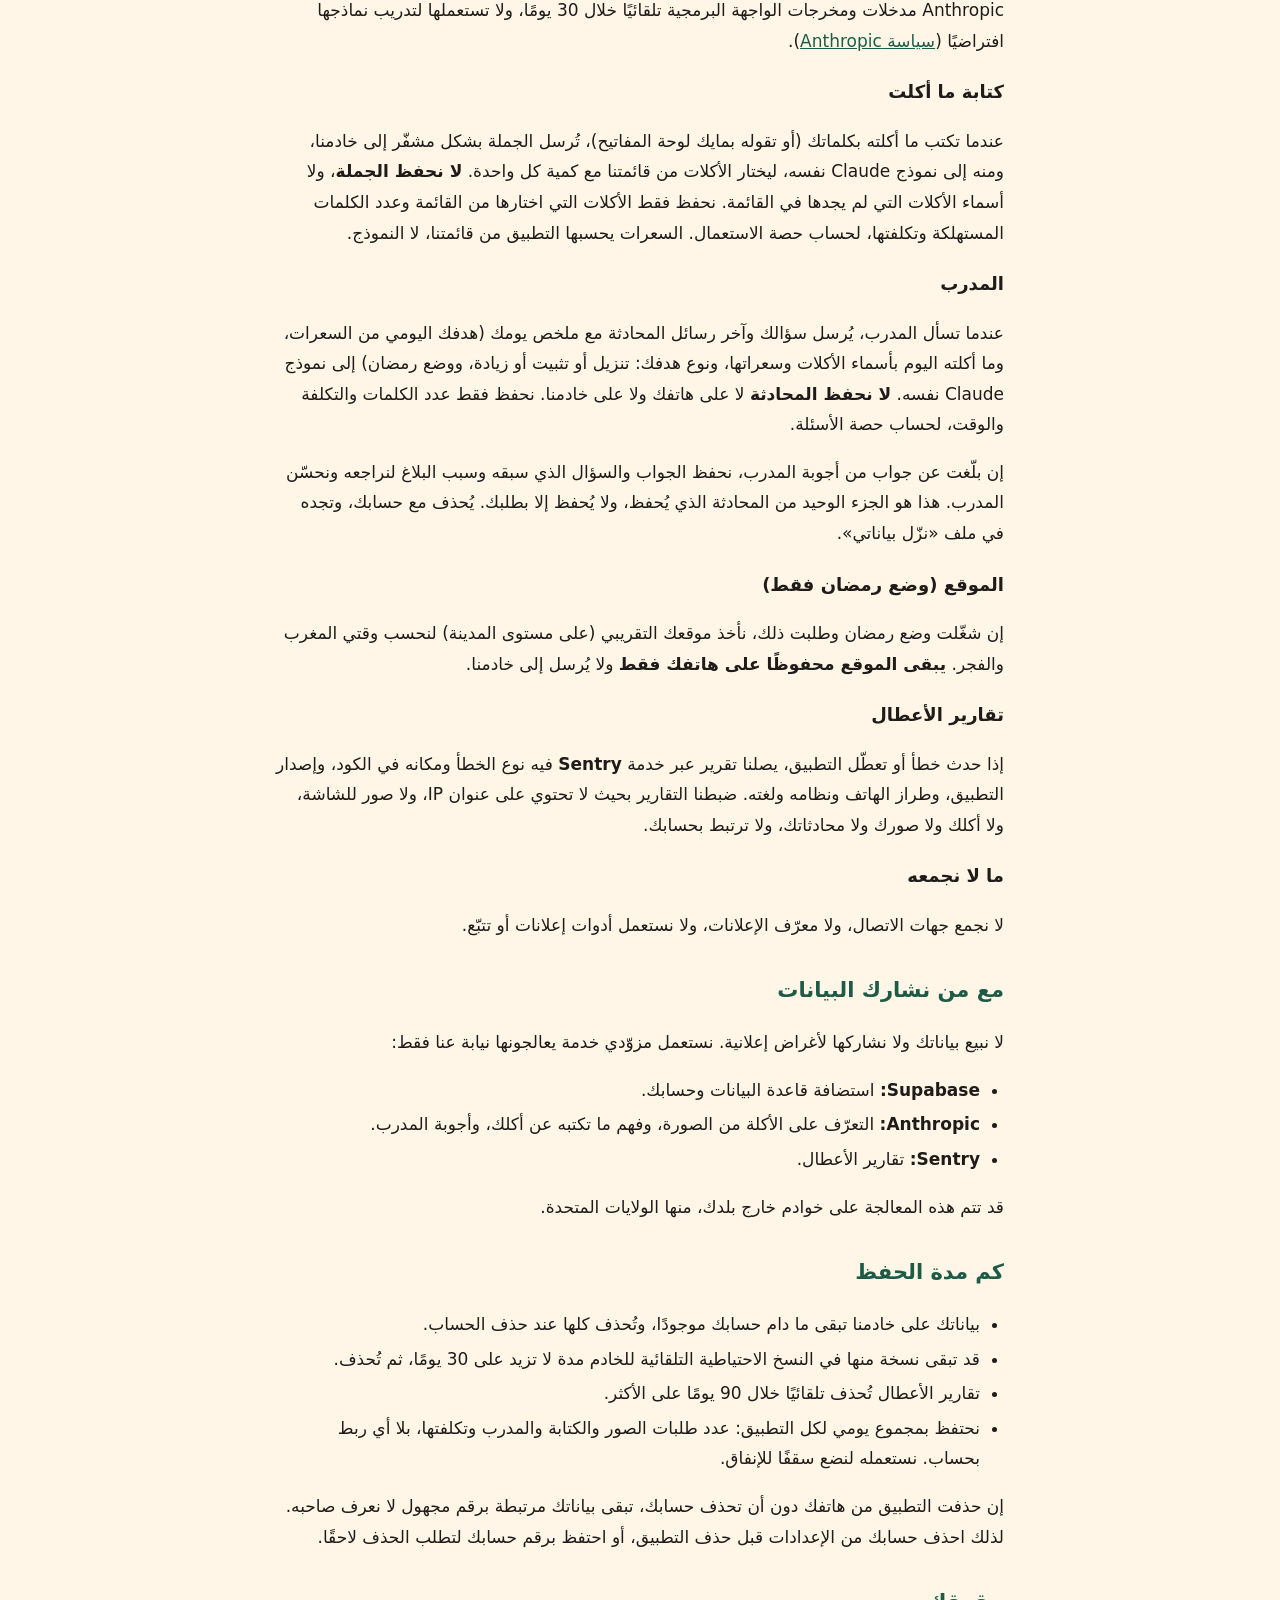
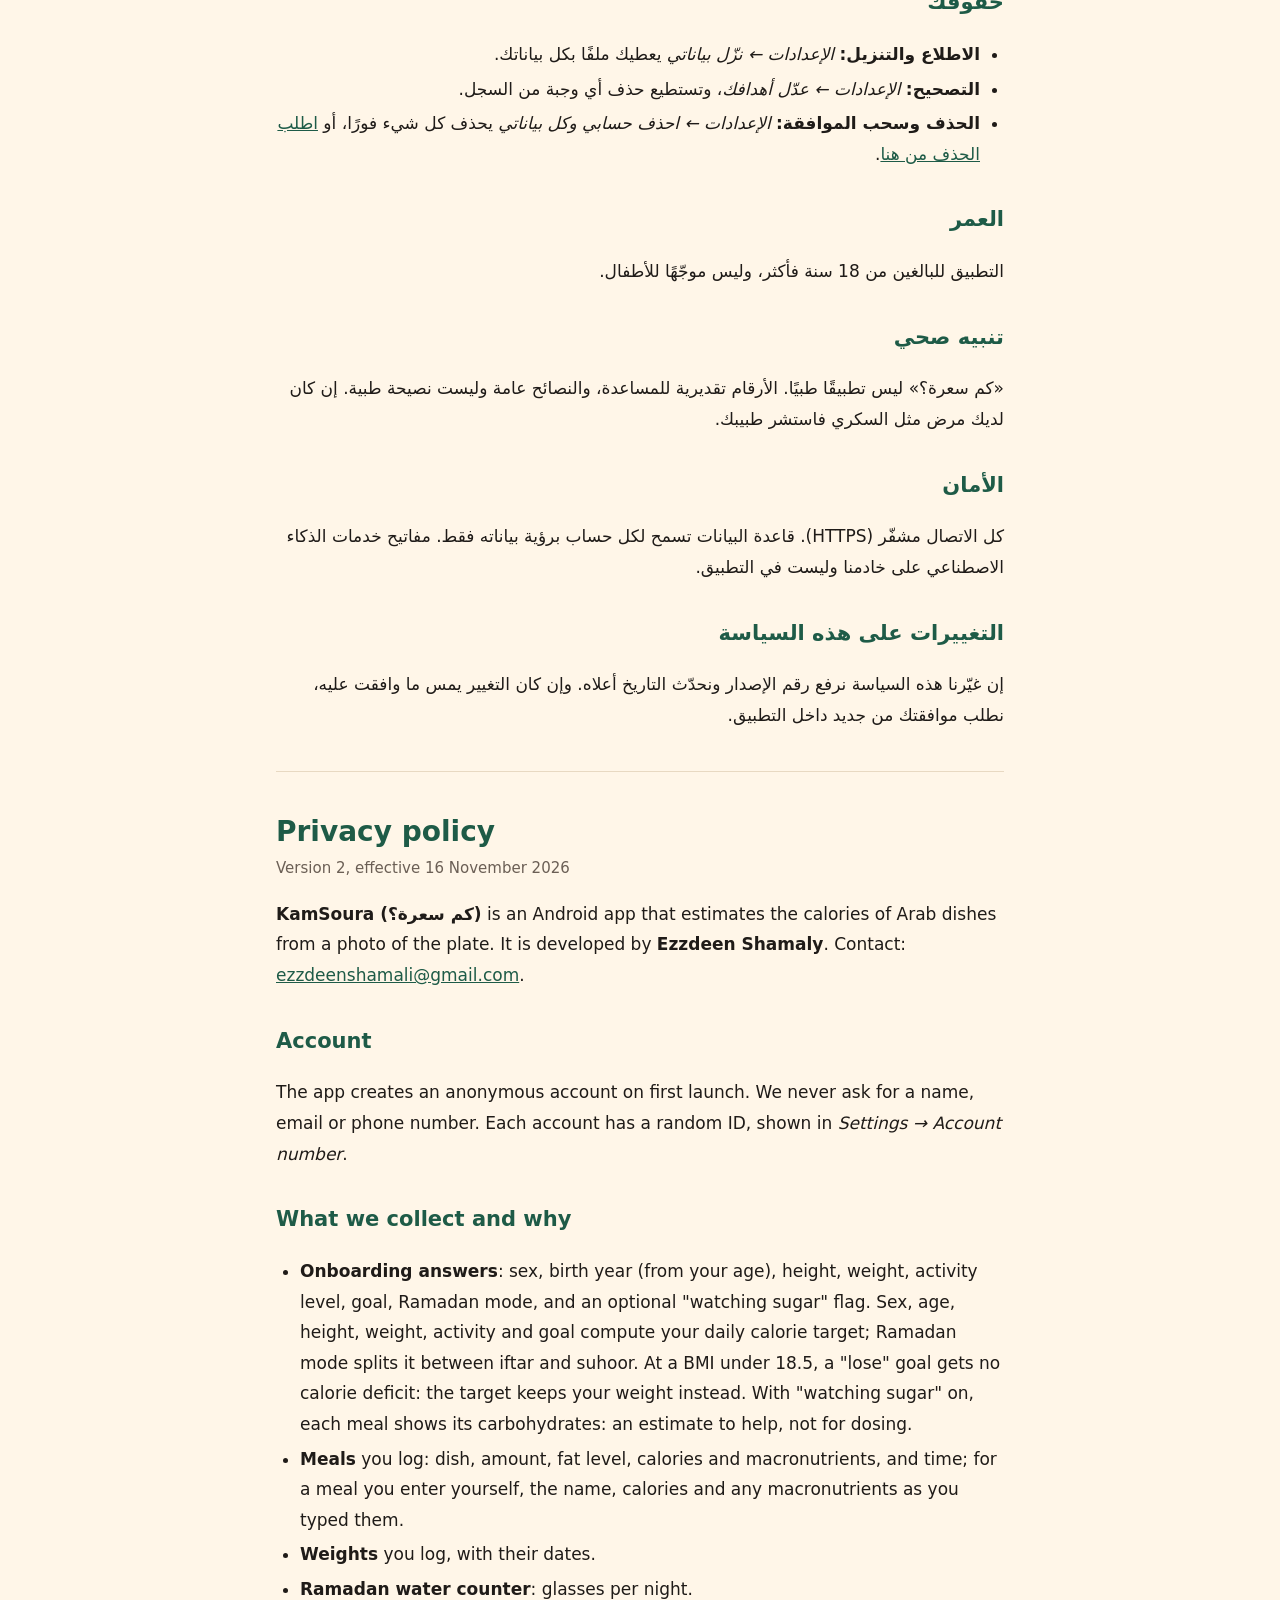
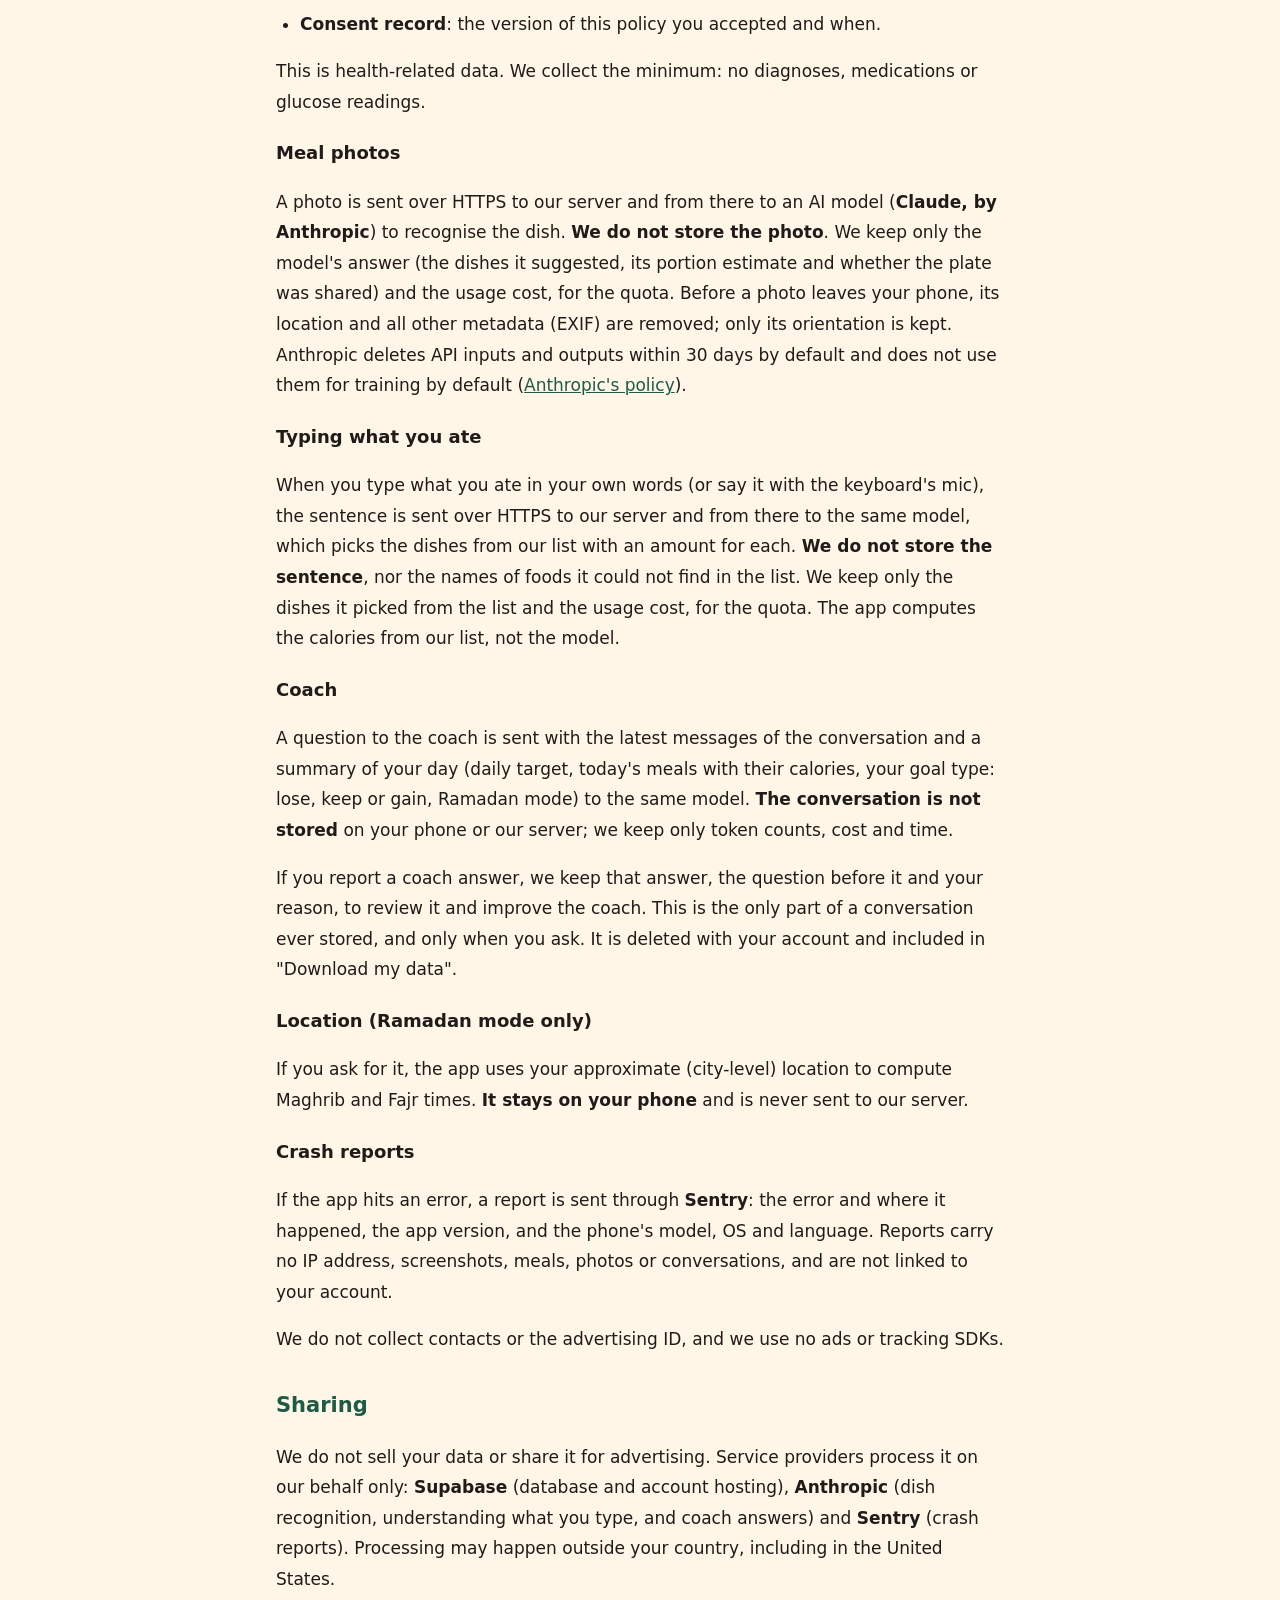
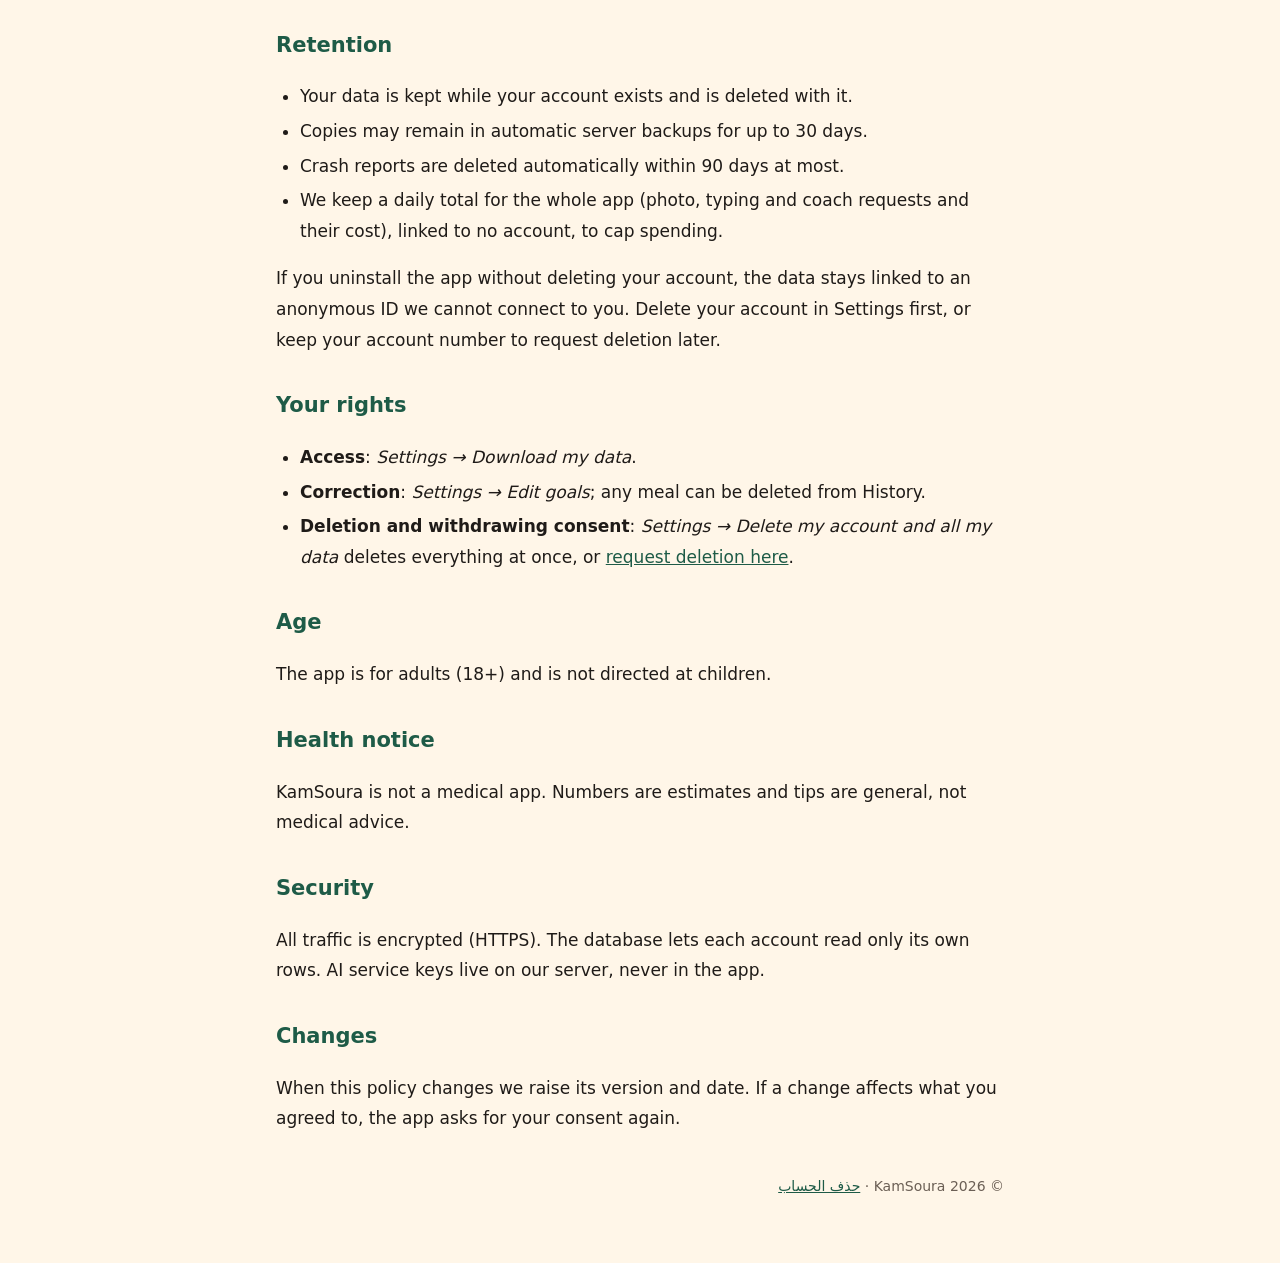
==== commit 68997562: "Let a meal be typed in your own words and logged in one tap The app half of "اكتب شو أكلت". Today ga" ====
--- a/privacy.html
+++ b/privacy.html
@@ -23,7 +23,7 @@
     <ul>
       <li>حسابك بلا اسم ولا بريد ولا رقم هاتف.</li>
       <li>نحفظ أهدافك ووجباتك ووزنك فقط لنحسب سعراتك.</li>
-      <li>صور الصحون ومحادثات المدرب لا نحفظها، إلا جوابًا تبلّغ عنه أنت.</li>
+      <li>صور الصحون ومحادثات المدرب وما تكتبه عن أكلك لا نحفظها، إلا جوابًا تبلّغ عنه أنت.</li>
       <li>موقعك التقريبي يبقى على هاتفك.</li>
       <li>لا إعلانات، ولا نبيع بياناتك.</li>
       <li>تستطيع تنزيل بياناتك أو حذفها كلها من الإعدادات في أي وقت.</li>
@@ -71,6 +71,14 @@
     (<a href="https://privacy.claude.com/en/articles/7996866-how-long-do-you-store-commercial-api-data" rel="noopener">سياسة Anthropic</a>).
   </p>
 
+  <h3>كتابة ما أكلت</h3>
+  <p>
+    عندما تكتب ما أكلته بكلماتك (أو تقوله بمايك لوحة المفاتيح)، تُرسل الجملة بشكل مشفّر إلى خادمنا،
+    ومنه إلى نموذج Claude نفسه، ليختار الأكلات من قائمتنا مع كمية كل واحدة. <strong>لا نحفظ الجملة</strong>،
+    ولا أسماء الأكلات التي لم يجدها في القائمة. نحفظ فقط الأكلات التي اختارها من القائمة وعدد الكلمات
+    المستهلكة وتكلفتها، لحساب حصة الاستعمال. السعرات يحسبها التطبيق من قائمتنا، لا النموذج.
+  </p>
+
   <h3>المدرب</h3>
   <p>
     عندما تسأل المدرب، يُرسل سؤالك وآخر رسائل المحادثة مع ملخص يومك (هدفك اليومي من السعرات، وما
@@ -103,7 +111,7 @@
   <p>لا نبيع بياناتك ولا نشاركها لأغراض إعلانية. نستعمل مزوّدي خدمة يعالجونها نيابة عنا فقط:</p>
   <ul>
     <li><strong>Supabase:</strong> استضافة قاعدة البيانات وحسابك.</li>
-    <li><strong>Anthropic:</strong> التعرّف على الأكلة من الصورة، وأجوبة المدرب.</li>
+    <li><strong>Anthropic:</strong> التعرّف على الأكلة من الصورة، وفهم ما تكتبه عن أكلك، وأجوبة المدرب.</li>
     <li><strong>Sentry:</strong> تقارير الأعطال.</li>
   </ul>
   <p>قد تتم هذه المعالجة على خوادم خارج بلدك، منها الولايات المتحدة.</p>
@@ -113,7 +121,7 @@
     <li>بياناتك على خادمنا تبقى ما دام حسابك موجودًا، وتُحذف كلها عند حذف الحساب.</li>
     <li>قد تبقى نسخة منها في النسخ الاحتياطية التلقائية للخادم مدة لا تزيد على 30 يومًا، ثم تُحذف.</li>
     <li>تقارير الأعطال تُحذف تلقائيًا خلال 90 يومًا على الأكثر.</li>
-    <li>نحتفظ بمجموع يومي لكل التطبيق: عدد طلبات الصور والمدرب وتكلفتها، بلا أي ربط بحساب. نستعمله لنضع سقفًا للإنفاق.</li>
+    <li>نحتفظ بمجموع يومي لكل التطبيق: عدد طلبات الصور والكتابة والمدرب وتكلفتها، بلا أي ربط بحساب. نستعمله لنضع سقفًا للإنفاق.</li>
   </ul>
   <p>
     إن حذفت التطبيق من هاتفك دون أن تحذف حسابك، تبقى بياناتك مرتبطة برقم مجهول لا نعرف صاحبه.
@@ -198,6 +206,16 @@
       (<a href="https://privacy.claude.com/en/articles/7996866-how-long-do-you-store-commercial-api-data" rel="noopener">Anthropic's policy</a>).
     </p>
 
+    <h3>Typing what you ate</h3>
+    <p>
+      When you type what you ate in your own words (or say it with the keyboard's mic), the
+      sentence is sent over HTTPS to our server and from there to the same model, which picks
+      the dishes from our list with an amount for each. <strong>We do not store the
+      sentence</strong>, nor the names of foods it could not find in the list. We keep only the
+      dishes it picked from the list and the usage cost, for the quota. The app computes the
+      calories from our list, not the model.
+    </p>
+
     <h3>Coach</h3>
     <p>
       A question to the coach is sent with the latest messages of the conversation and a
@@ -229,7 +247,8 @@
     <p>
       We do not sell your data or share it for advertising. Service providers process it on our
       behalf only: <strong>Supabase</strong> (database and account hosting),
-      <strong>Anthropic</strong> (dish recognition and coach answers) and <strong>Sentry</strong>
+      <strong>Anthropic</strong> (dish recognition, understanding what you type, and coach
+      answers) and <strong>Sentry</strong>
       (crash reports). Processing may happen outside your country, including in the United States.
     </p>
 
@@ -238,7 +257,7 @@
       <li>Your data is kept while your account exists and is deleted with it.</li>
       <li>Copies may remain in automatic server backups for up to 30 days.</li>
       <li>Crash reports are deleted automatically within 90 days at most.</li>
-      <li>We keep a daily total for the whole app (photo and coach requests and their cost),
+      <li>We keep a daily total for the whole app (photo, typing and coach requests and their cost),
         linked to no account, to cap spending.</li>
     </ul>
     <p>If you uninstall the app without deleting your account, the data stays linked to an
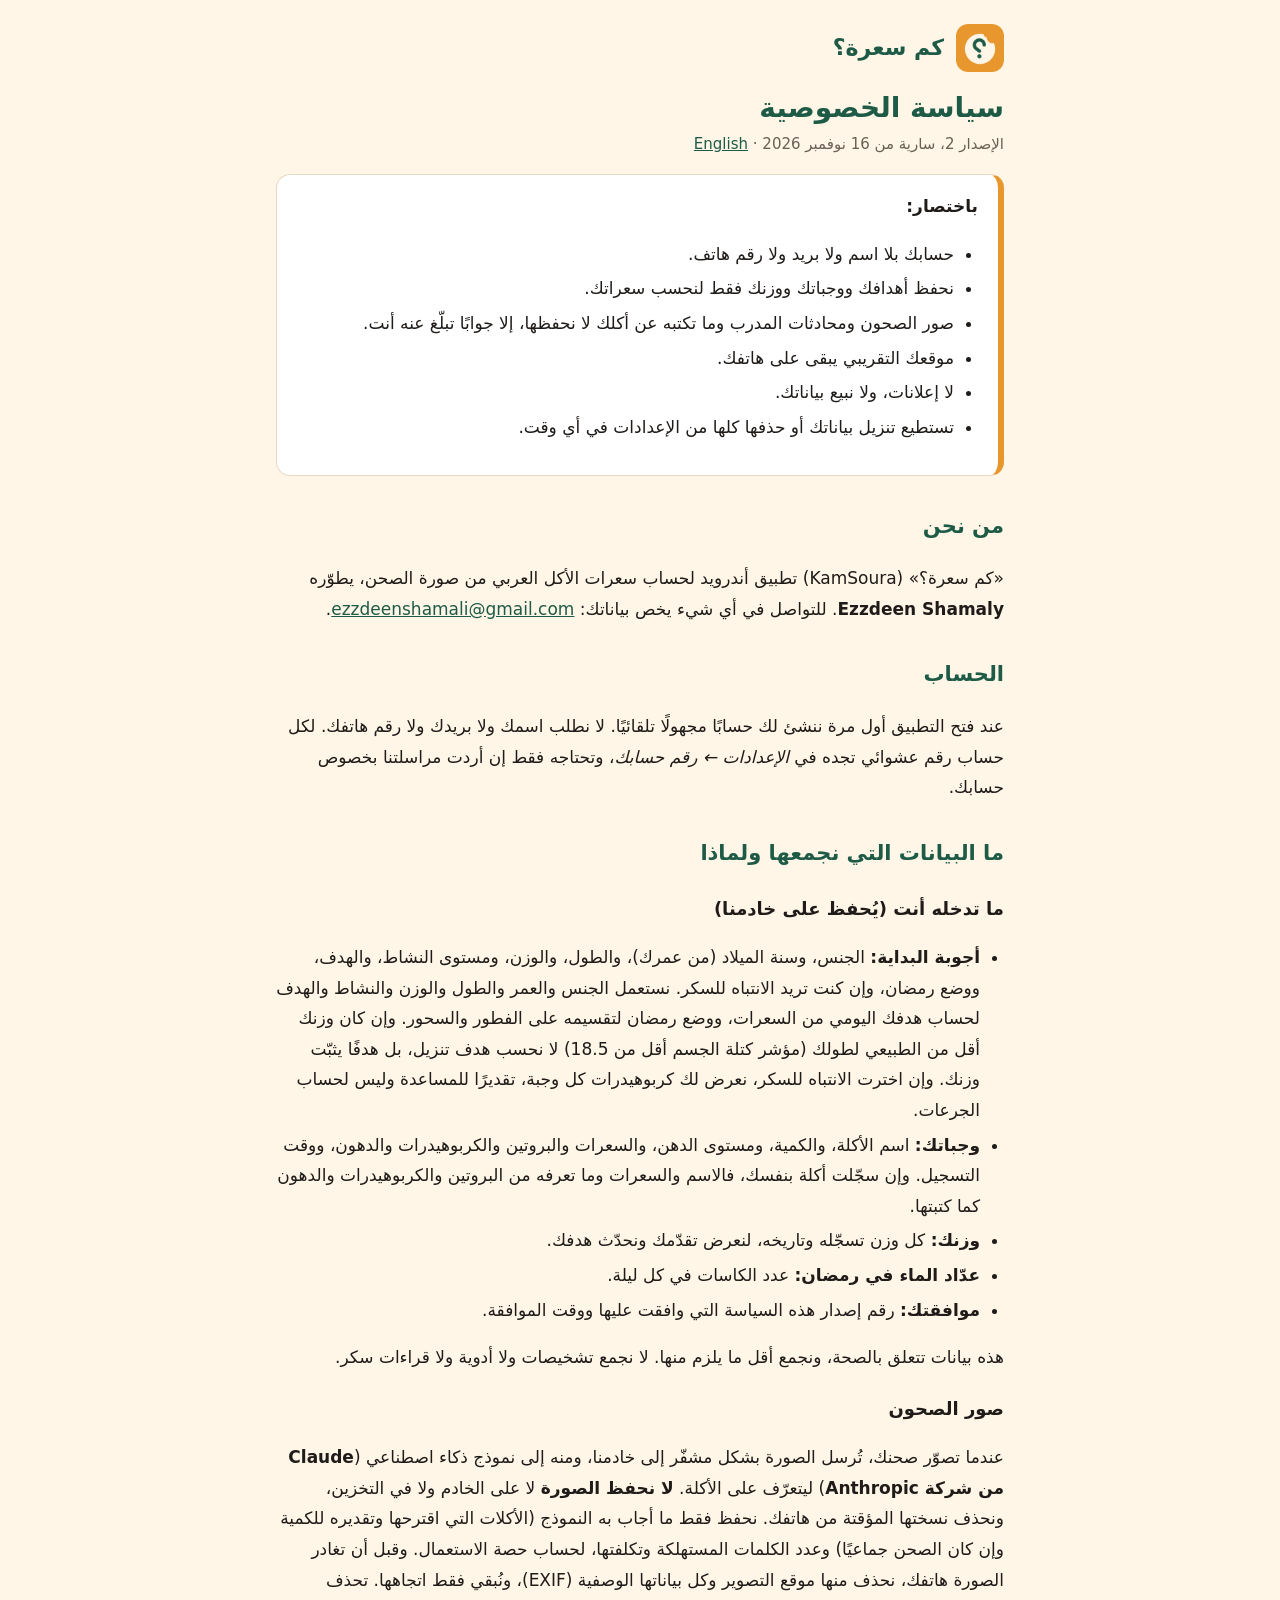
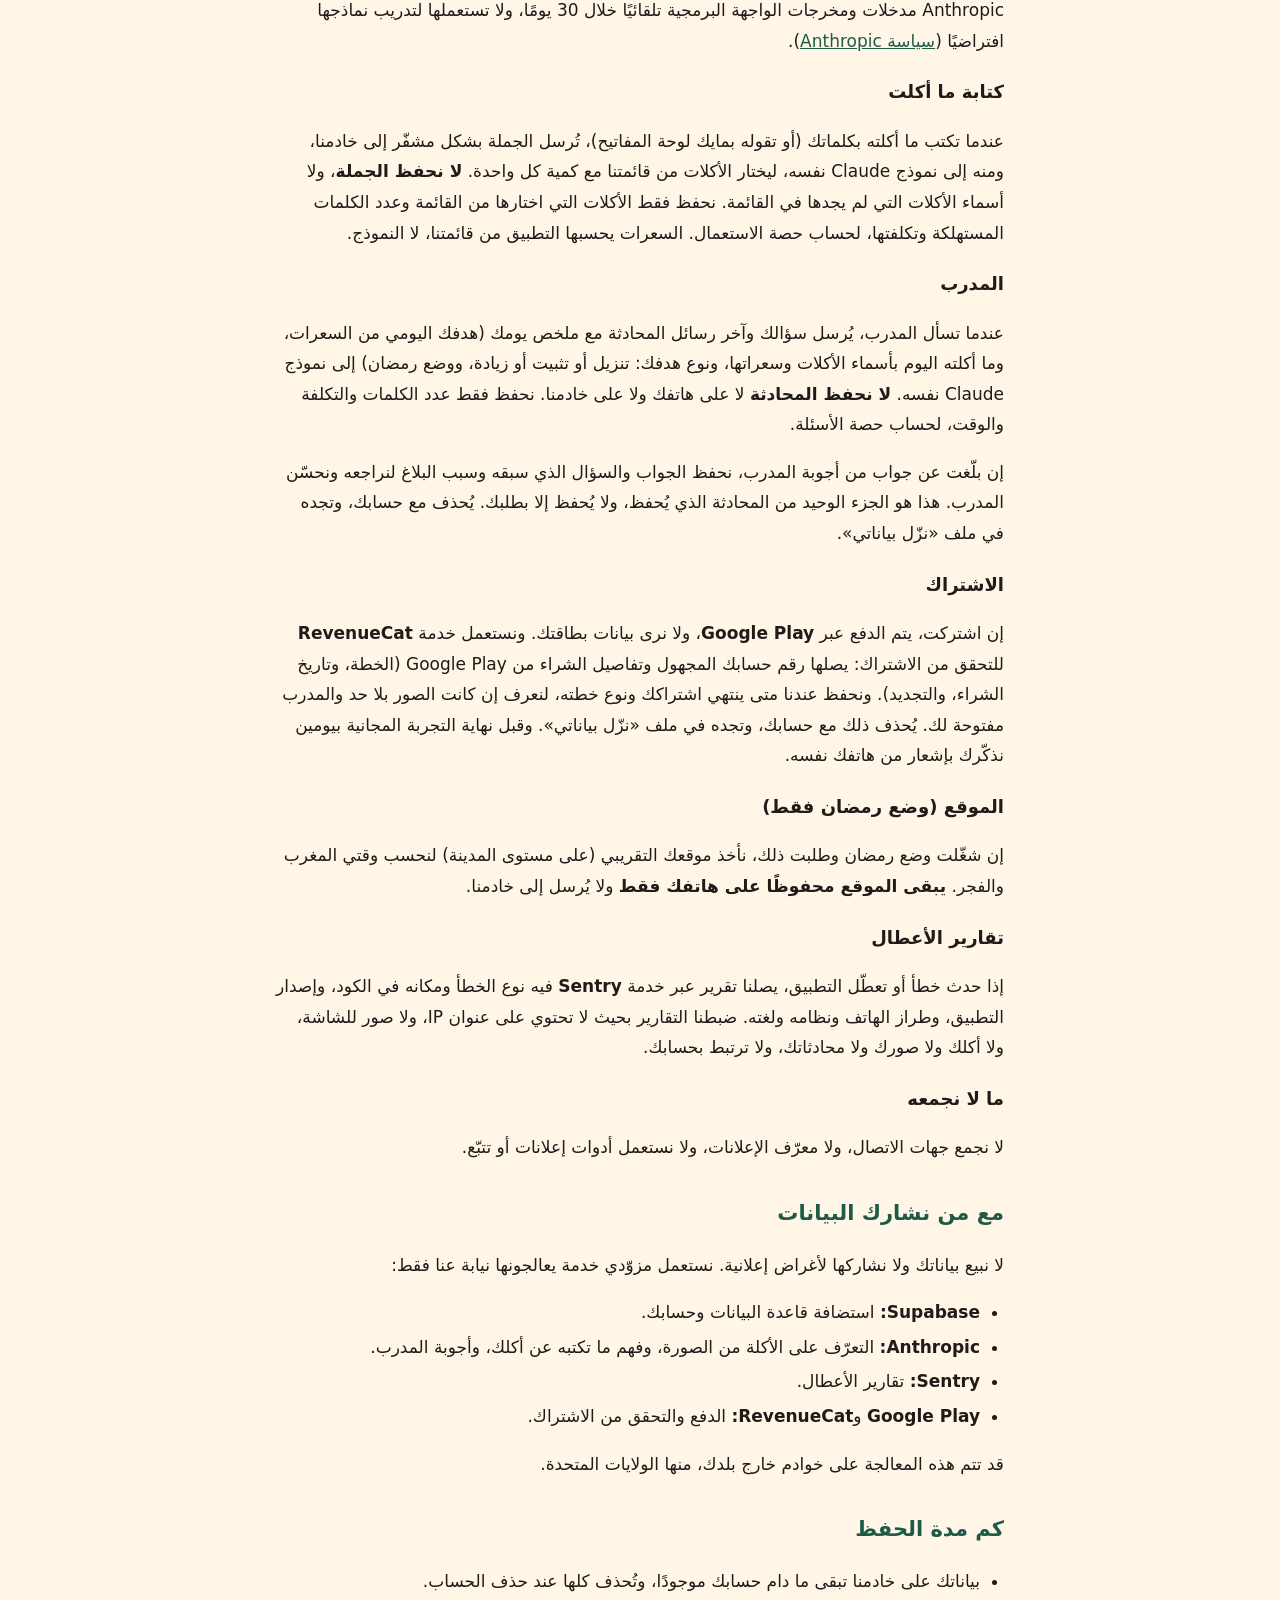
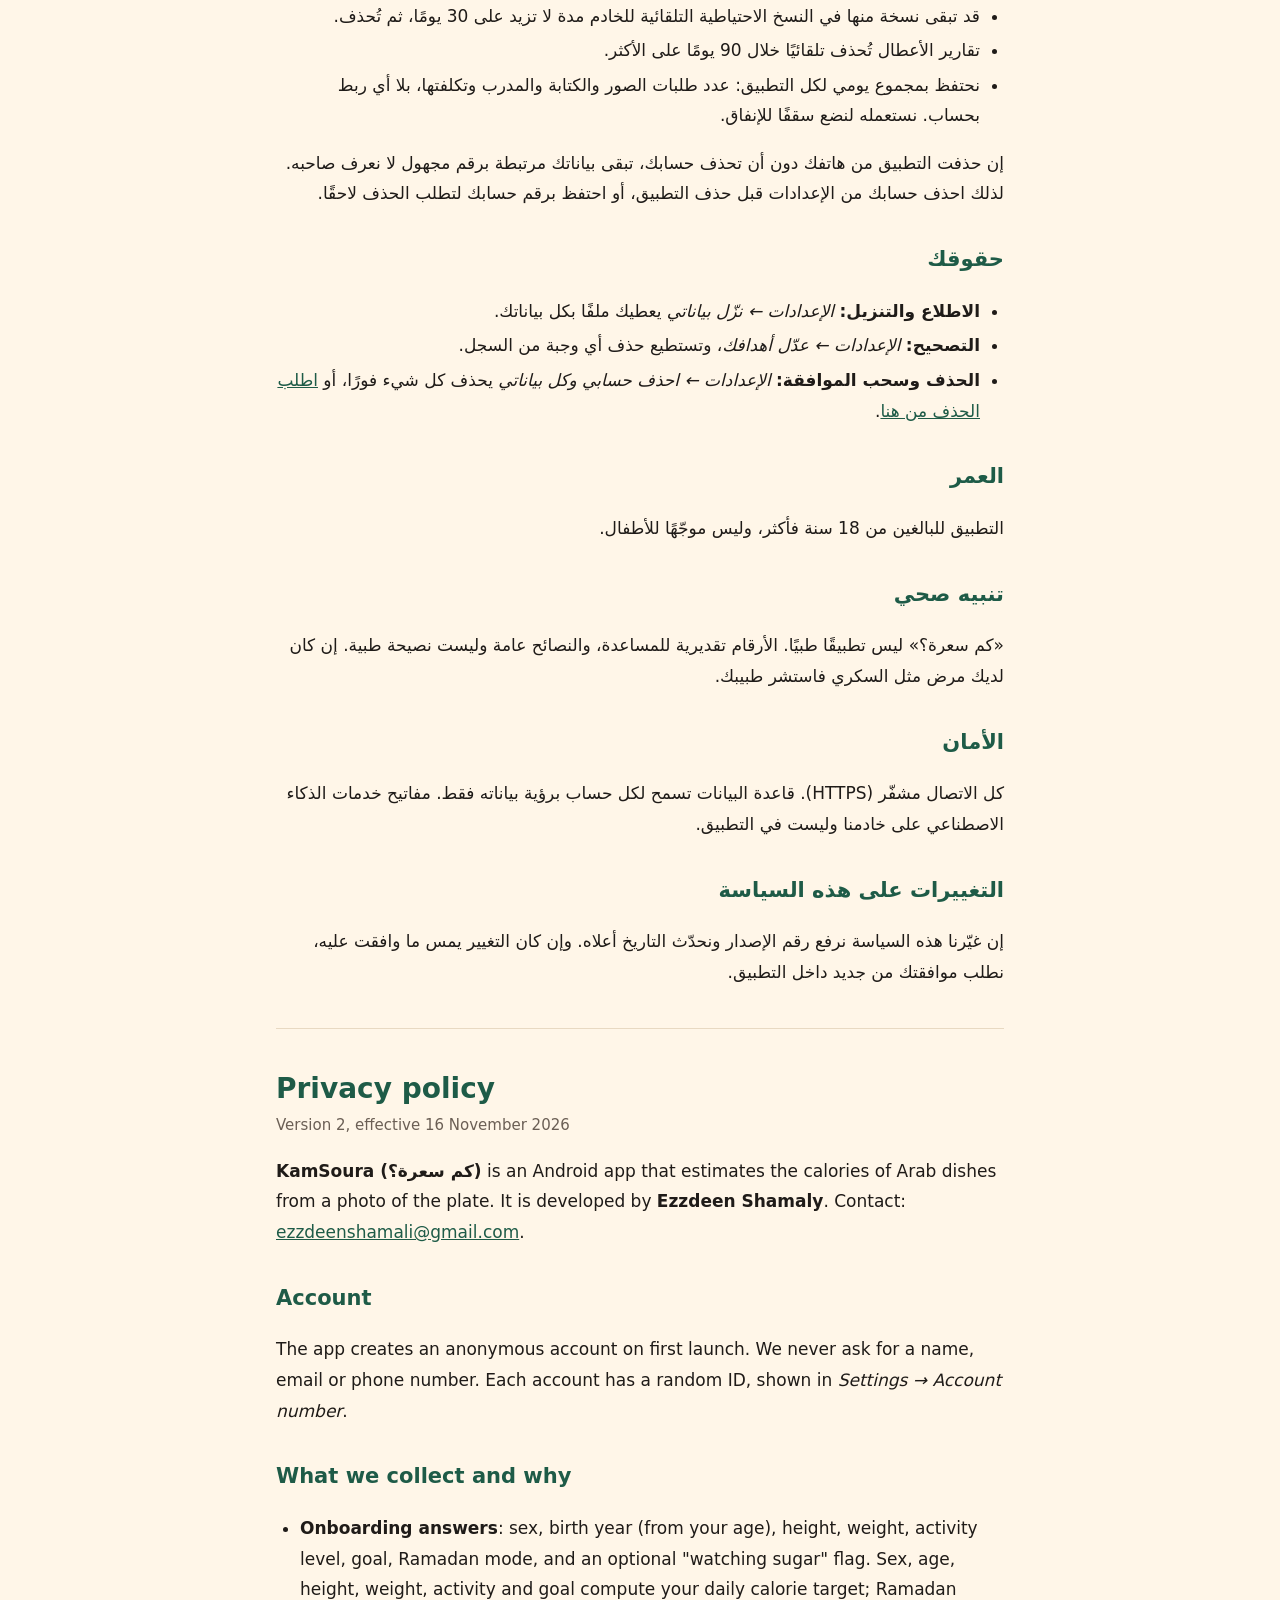
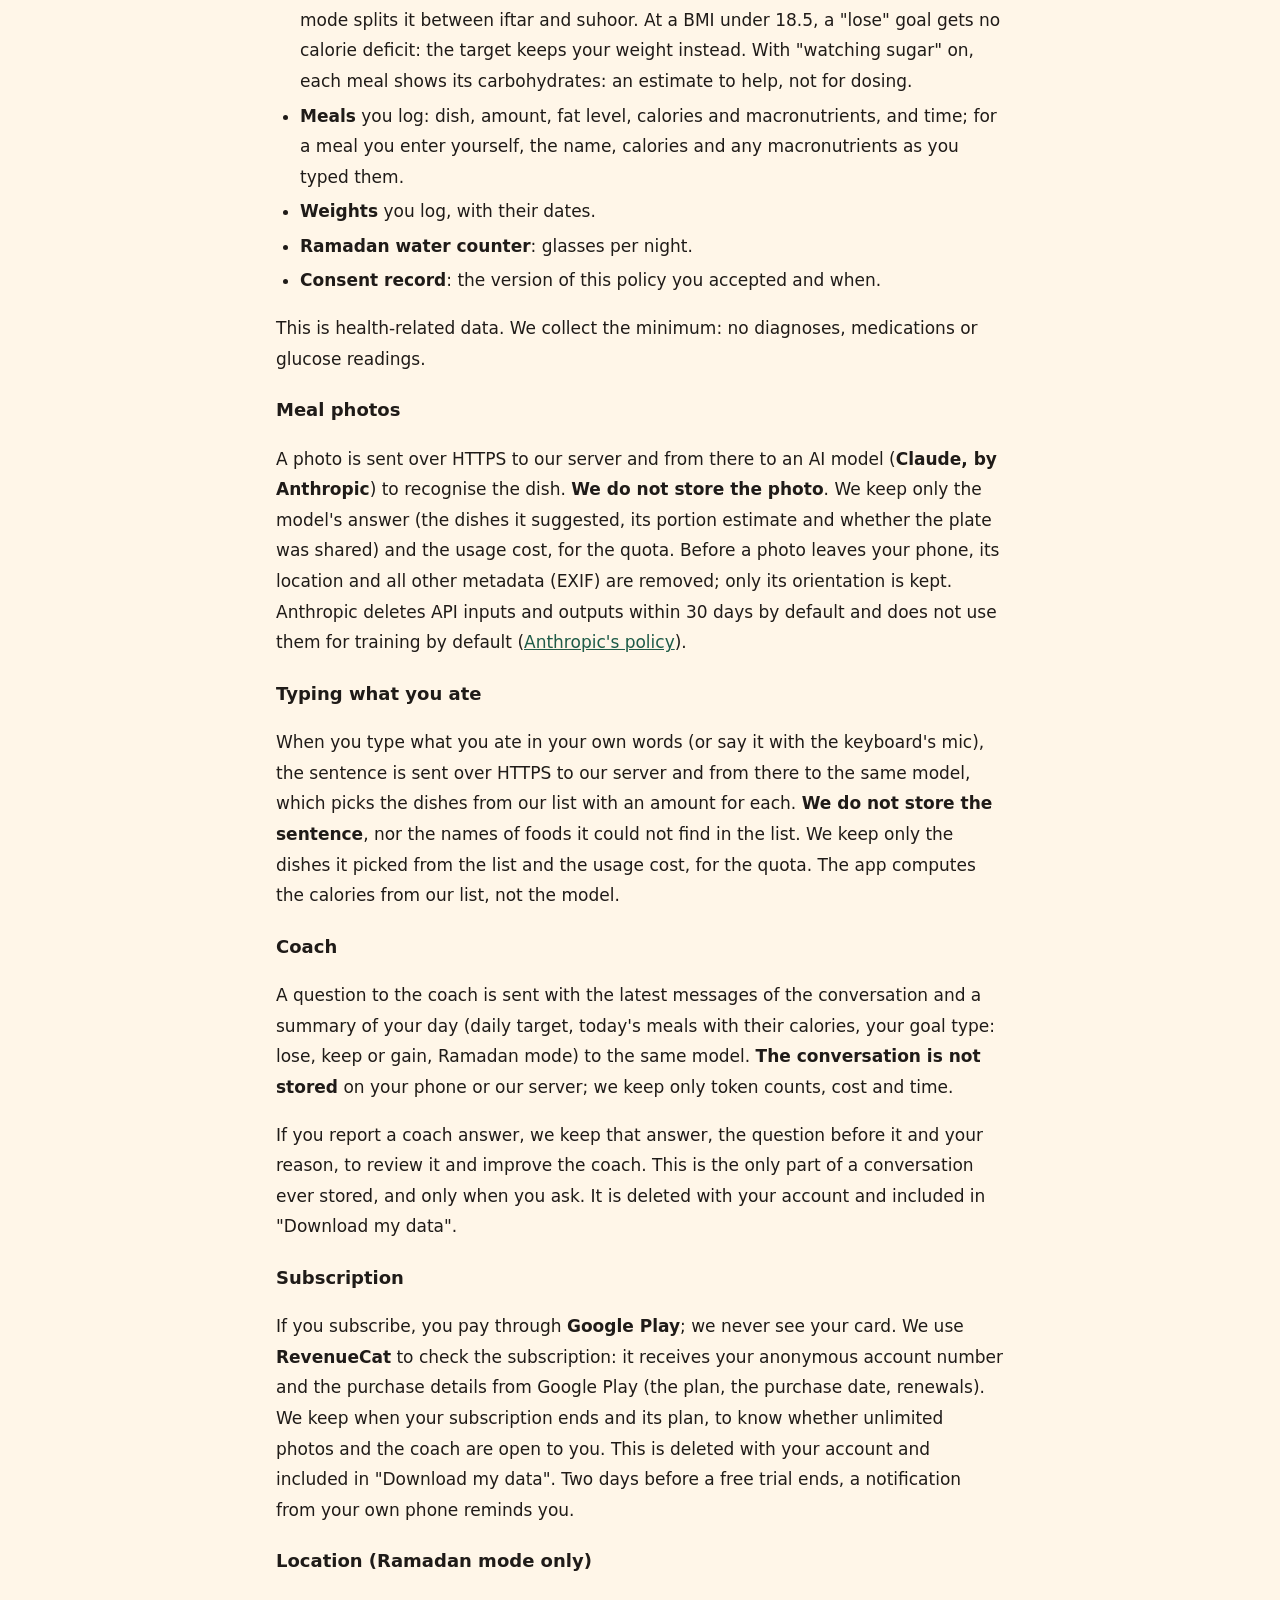
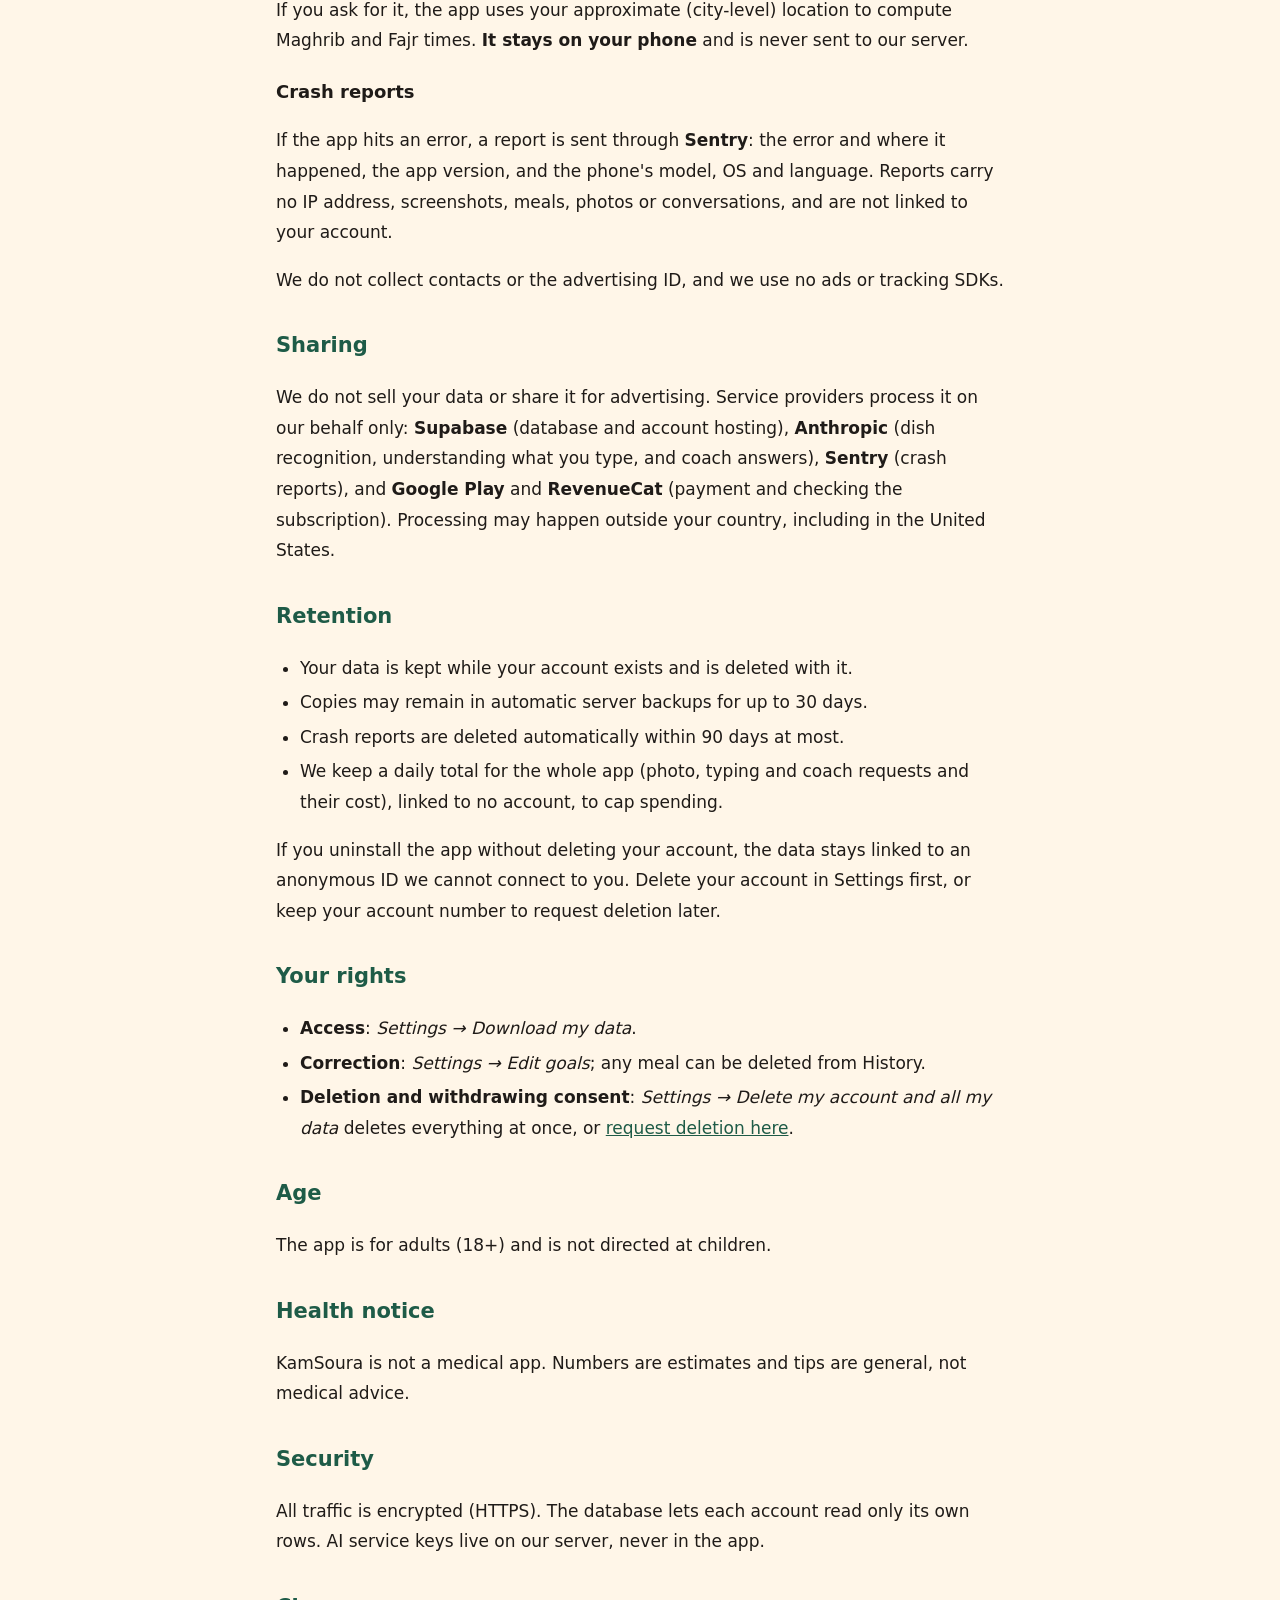
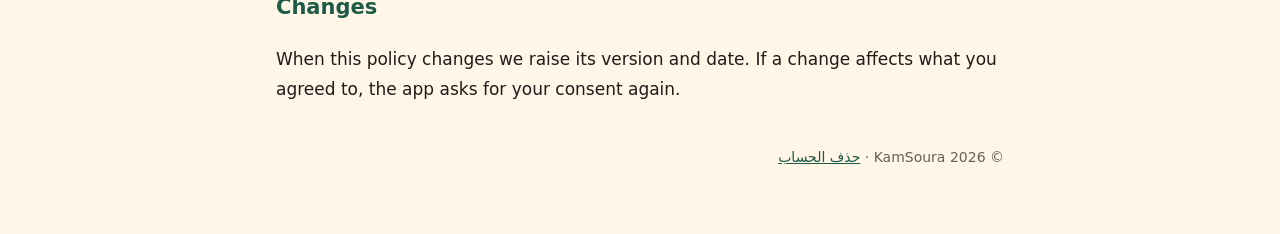
==== commit dca87d10: "Add the subscription to the app: the paywall and where it opens Step 2 of the subscription (docs/PRD" ====
--- a/privacy.html
+++ b/privacy.html
@@ -91,6 +91,15 @@
     هذا هو الجزء الوحيد من المحادثة الذي يُحفظ، ولا يُحفظ إلا بطلبك. يُحذف مع حسابك، وتجده في ملف «نزّل بياناتي».
   </p>
 
+  <h3>الاشتراك</h3>
+  <p>
+    إن اشتركت، يتم الدفع عبر <strong>Google Play</strong>، ولا نرى بيانات بطاقتك. ونستعمل خدمة
+    <strong>RevenueCat</strong> للتحقق من الاشتراك: يصلها رقم حسابك المجهول وتفاصيل الشراء من Google Play
+    (الخطة، وتاريخ الشراء، والتجديد). ونحفظ عندنا متى ينتهي اشتراكك ونوع خطته، لنعرف إن كانت الصور بلا حد
+    والمدرب مفتوحة لك. يُحذف ذلك مع حسابك، وتجده في ملف «نزّل بياناتي». وقبل نهاية التجربة المجانية بيومين
+    نذكّرك بإشعار من هاتفك نفسه.
+  </p>
+
   <h3>الموقع (وضع رمضان فقط)</h3>
   <p>
     إن شغّلت وضع رمضان وطلبت ذلك، نأخذ موقعك التقريبي (على مستوى المدينة) لنحسب وقتي المغرب
@@ -113,6 +122,7 @@
     <li><strong>Supabase:</strong> استضافة قاعدة البيانات وحسابك.</li>
     <li><strong>Anthropic:</strong> التعرّف على الأكلة من الصورة، وفهم ما تكتبه عن أكلك، وأجوبة المدرب.</li>
     <li><strong>Sentry:</strong> تقارير الأعطال.</li>
+    <li><strong>Google Play</strong> و<strong>RevenueCat:</strong> الدفع والتحقق من الاشتراك.</li>
   </ul>
   <p>قد تتم هذه المعالجة على خوادم خارج بلدك، منها الولايات المتحدة.</p>
 
@@ -229,6 +239,16 @@
       and only when you ask. It is deleted with your account and included in "Download my data".
     </p>
 
+    <h3>Subscription</h3>
+    <p>
+      If you subscribe, you pay through <strong>Google Play</strong>; we never see your card. We use
+      <strong>RevenueCat</strong> to check the subscription: it receives your anonymous account number
+      and the purchase details from Google Play (the plan, the purchase date, renewals). We keep when
+      your subscription ends and its plan, to know whether unlimited photos and the coach are open
+      to you. This is deleted with your account and included in "Download my data". Two days before
+      a free trial ends, a notification from your own phone reminds you.
+    </p>
+
     <h3>Location (Ramadan mode only)</h3>
     <p>If you ask for it, the app uses your approximate (city-level) location to compute Maghrib
       and Fajr times. <strong>It stays on your phone</strong> and is never sent to our server.</p>
@@ -248,8 +268,9 @@
       We do not sell your data or share it for advertising. Service providers process it on our
       behalf only: <strong>Supabase</strong> (database and account hosting),
       <strong>Anthropic</strong> (dish recognition, understanding what you type, and coach
-      answers) and <strong>Sentry</strong>
-      (crash reports). Processing may happen outside your country, including in the United States.
+      answers), <strong>Sentry</strong> (crash reports), and <strong>Google Play</strong> and
+      <strong>RevenueCat</strong> (payment and checking the subscription). Processing may happen
+      outside your country, including in the United States.
     </p>
 
     <h2>Retention</h2>
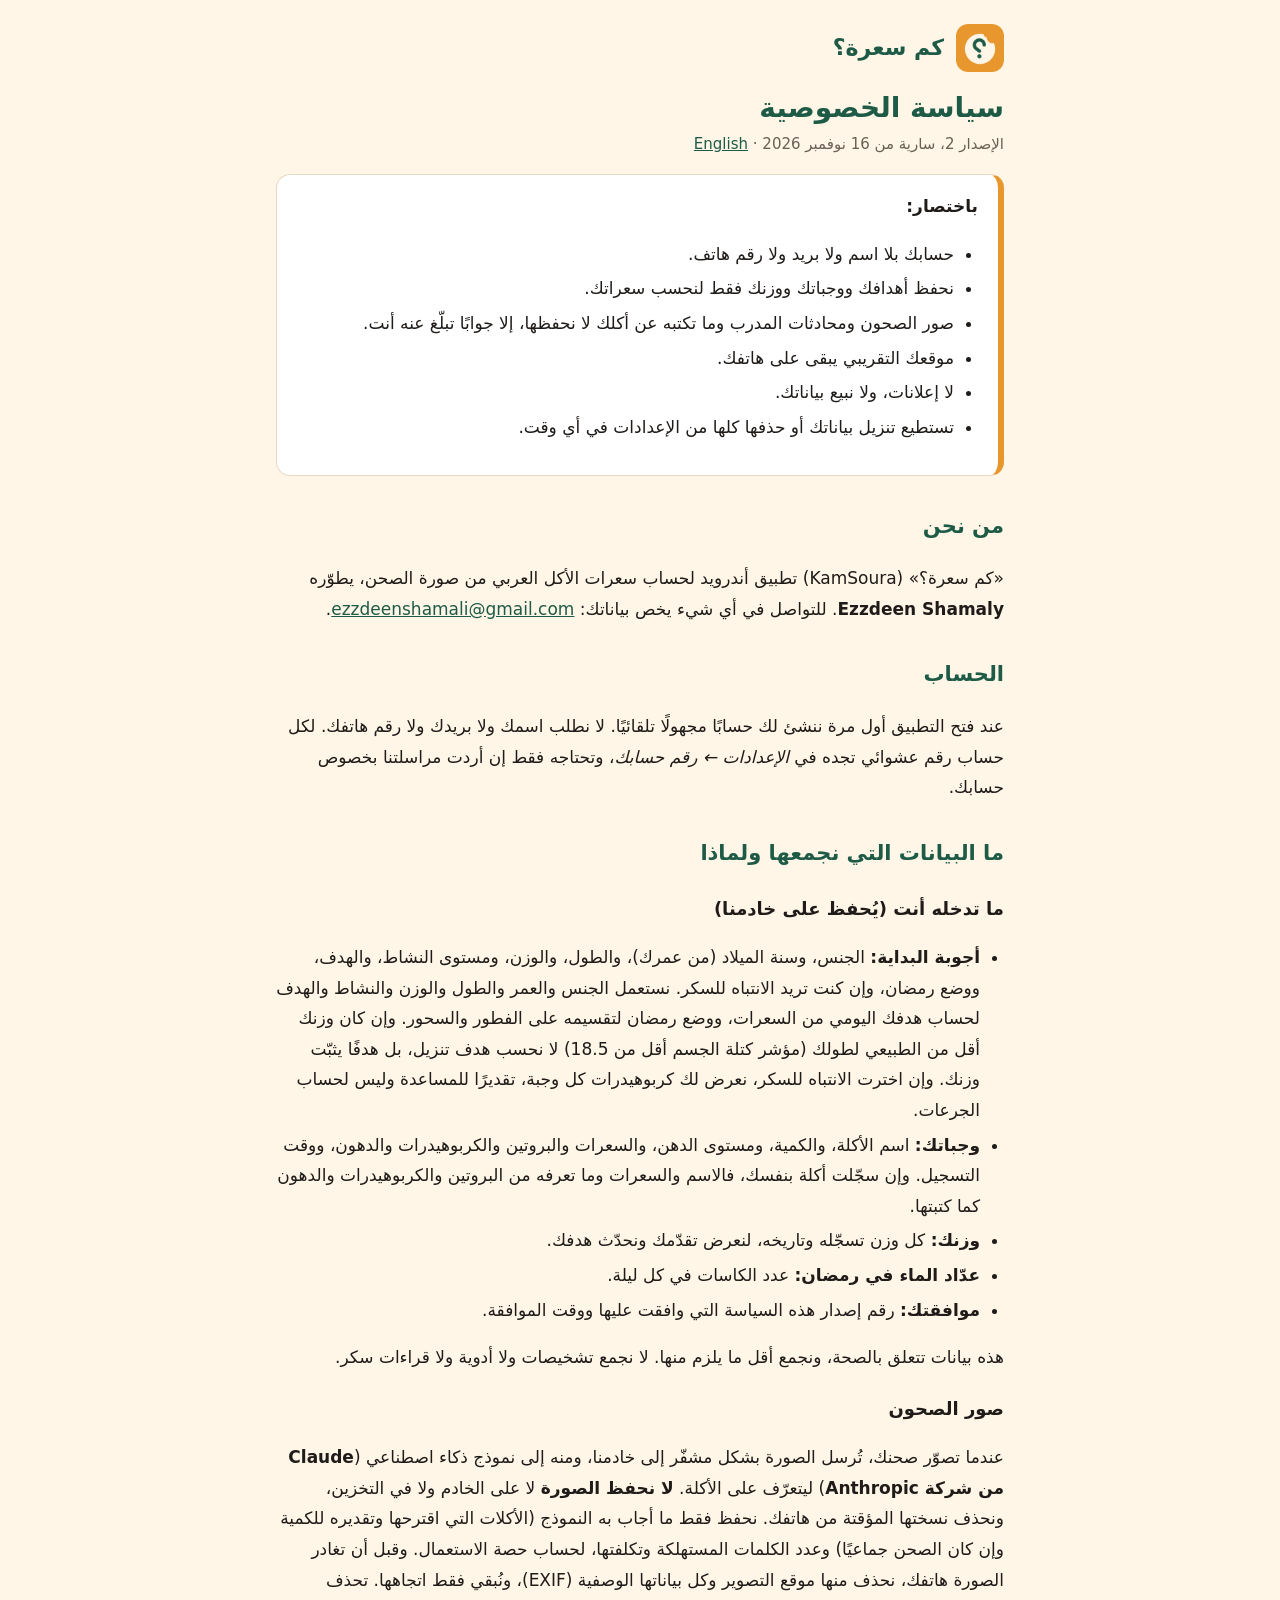
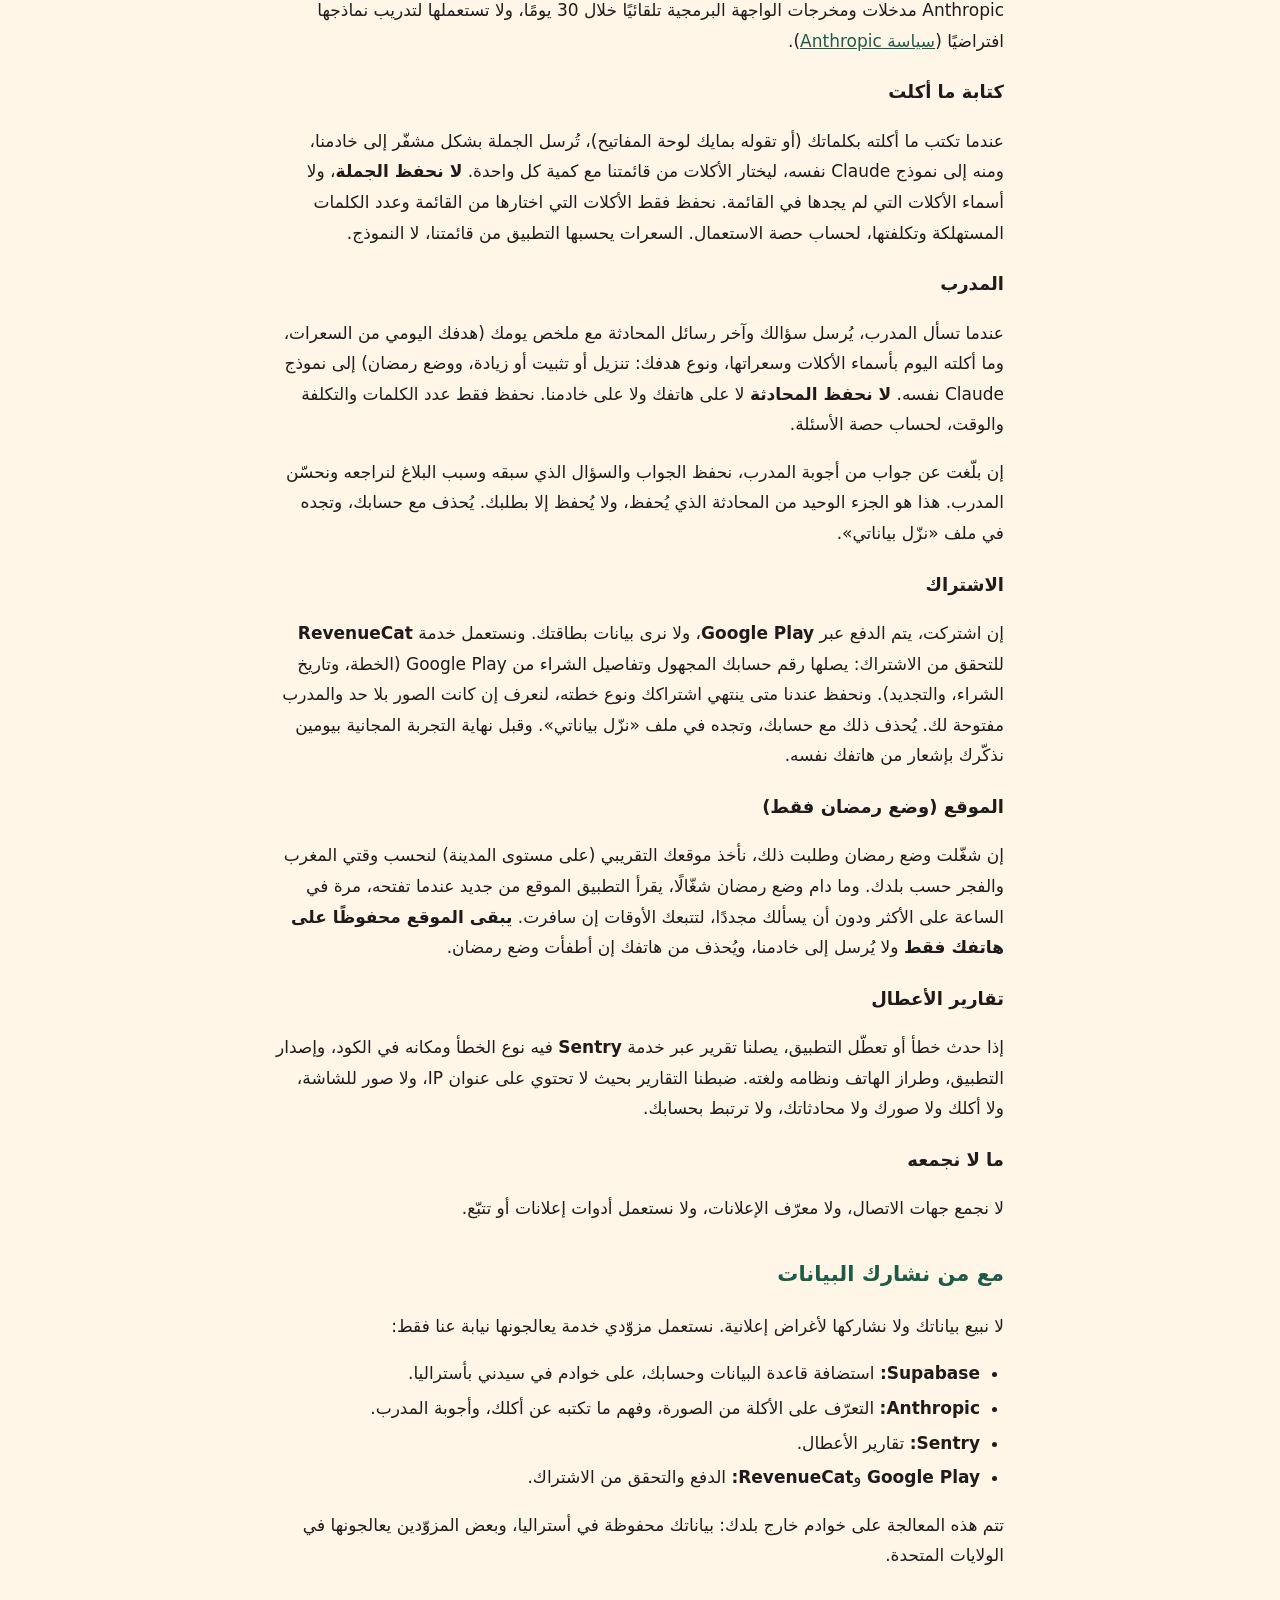
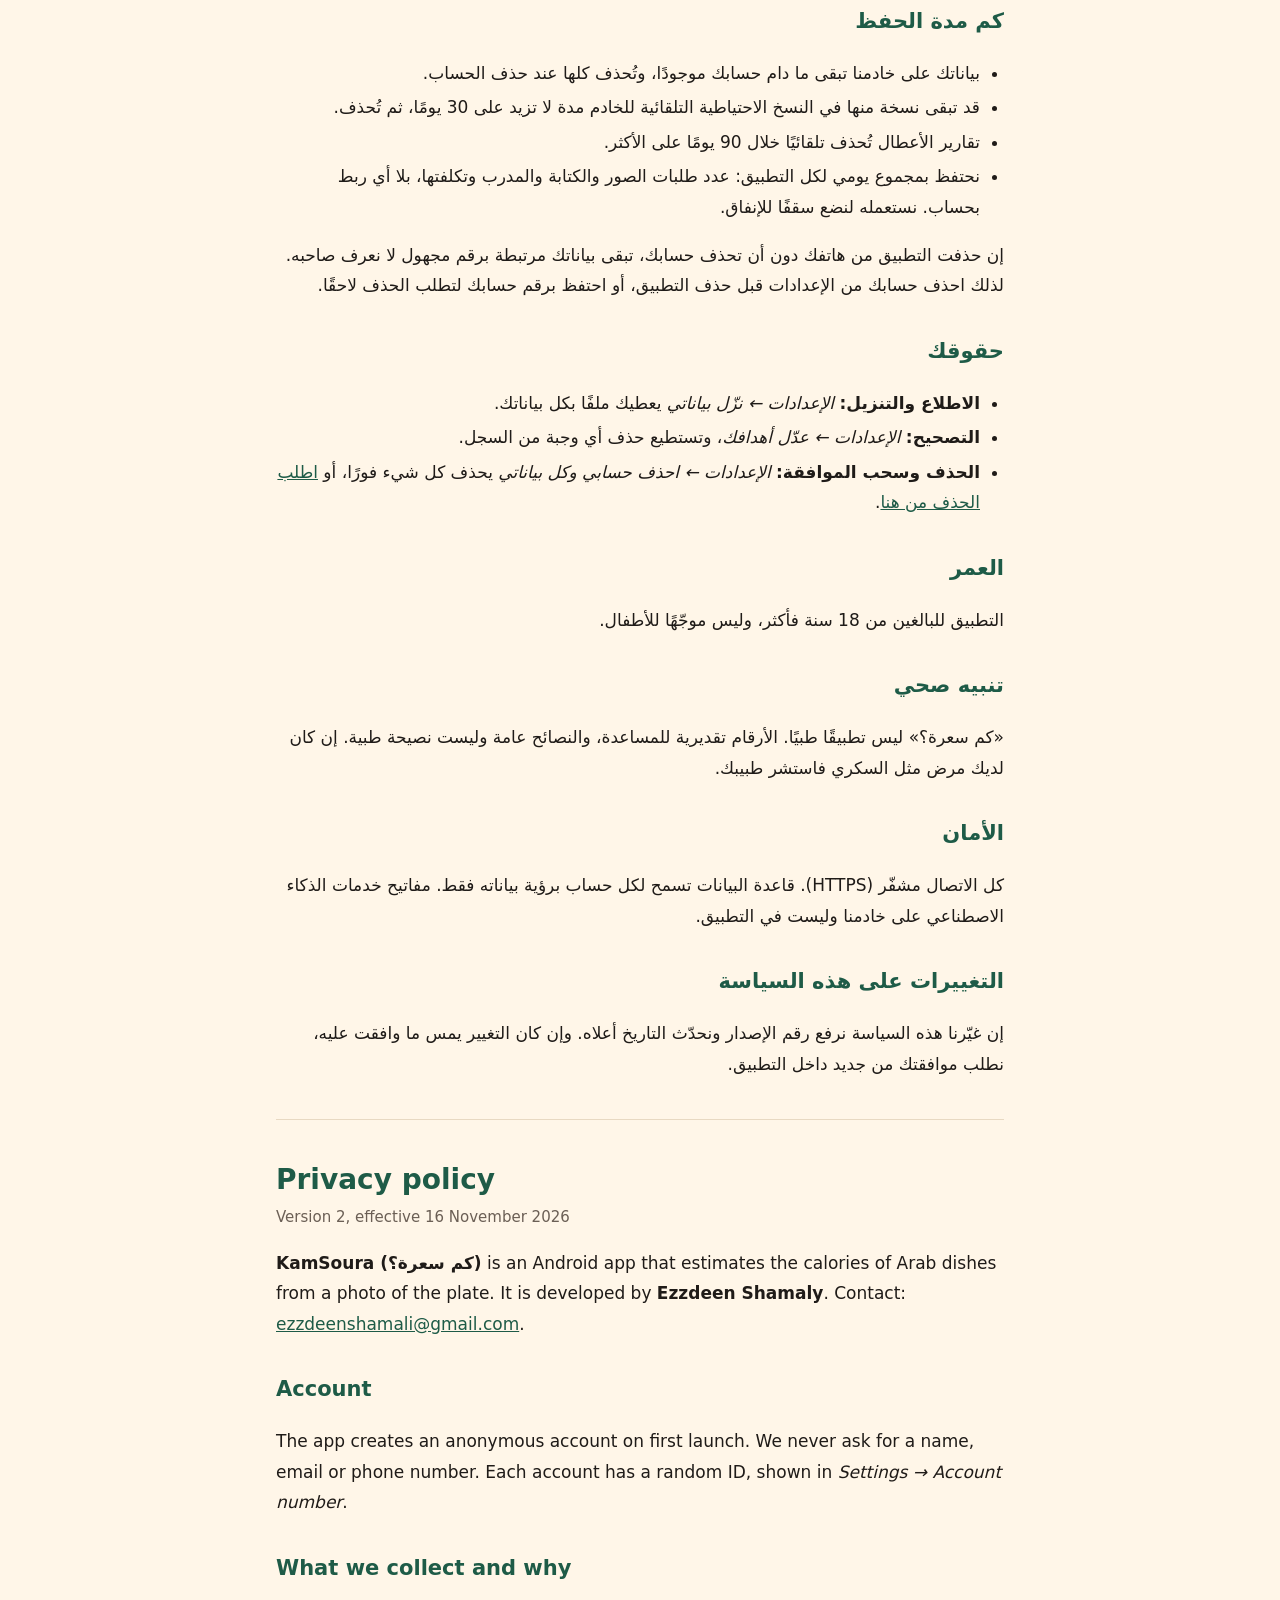
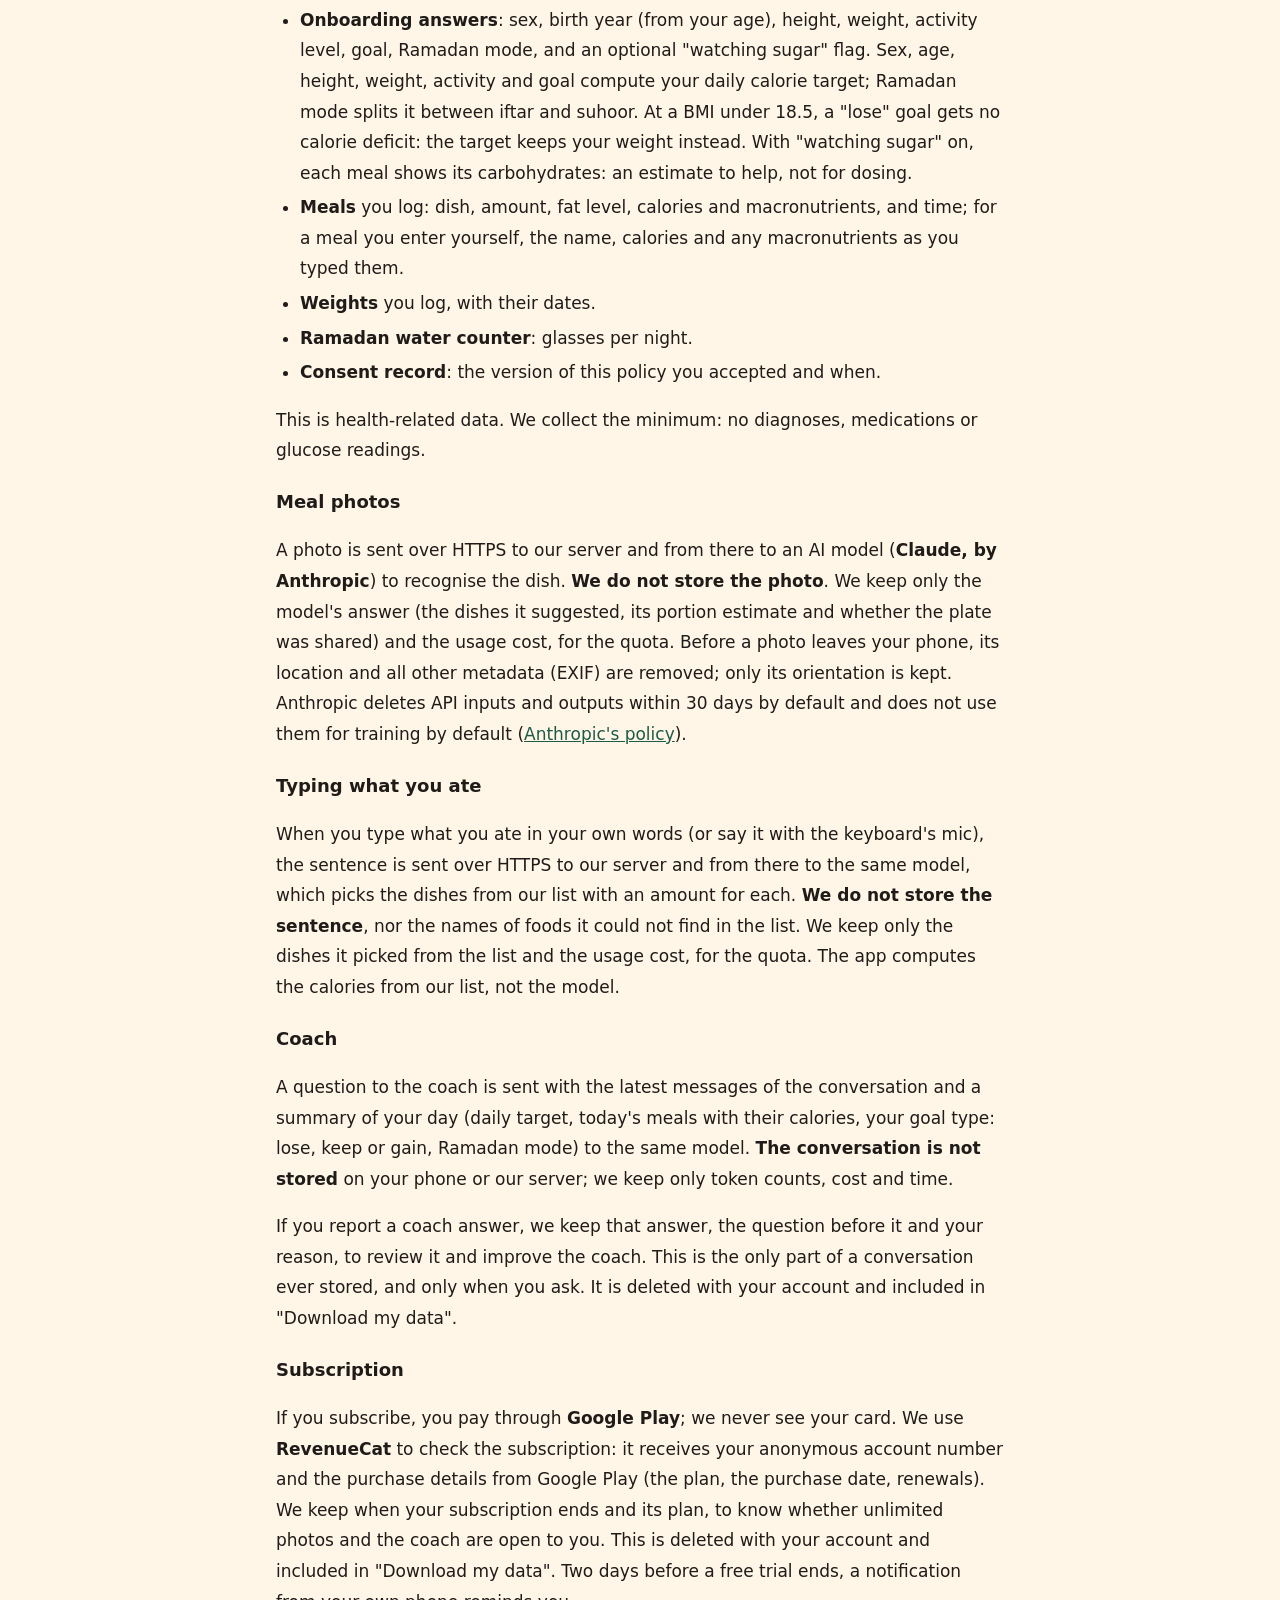
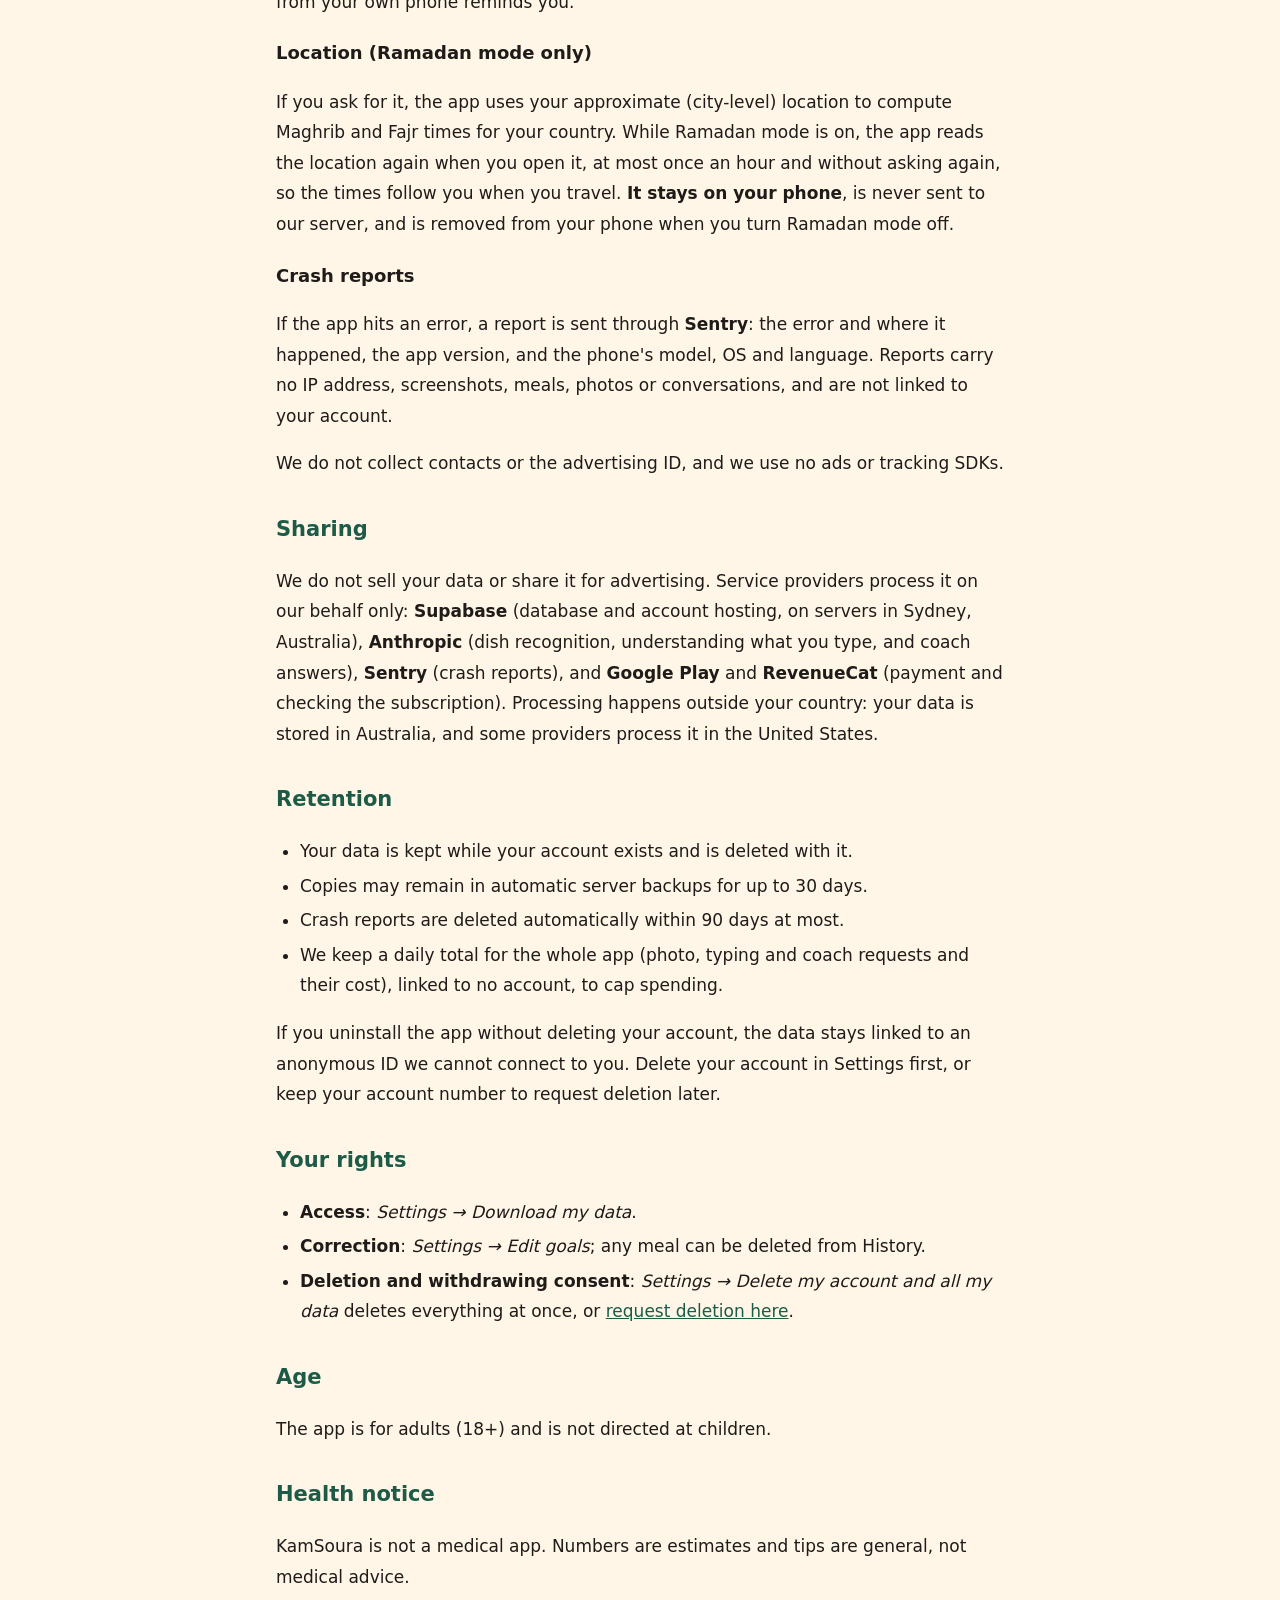
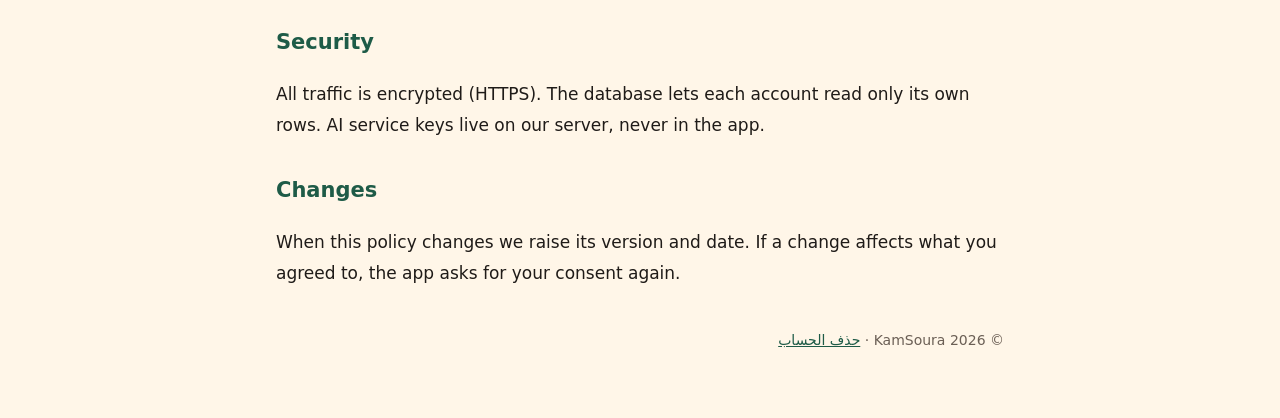
==== commit ec273d0c: "Say in the policy that the data is in Australia and the location follows a trip The hosted project i" ====
--- a/privacy.html
+++ b/privacy.html
@@ -103,7 +103,9 @@
   <h3>الموقع (وضع رمضان فقط)</h3>
   <p>
     إن شغّلت وضع رمضان وطلبت ذلك، نأخذ موقعك التقريبي (على مستوى المدينة) لنحسب وقتي المغرب
-    والفجر. <strong>يبقى الموقع محفوظًا على هاتفك فقط</strong> ولا يُرسل إلى خادمنا.
+    والفجر حسب بلدك. وما دام وضع رمضان شغّالًا، يقرأ التطبيق الموقع من جديد عندما تفتحه، مرة في الساعة
+    على الأكثر ودون أن يسألك مجددًا، لتتبعك الأوقات إن سافرت. <strong>يبقى الموقع محفوظًا على هاتفك
+    فقط</strong> ولا يُرسل إلى خادمنا، ويُحذف من هاتفك إن أطفأت وضع رمضان.
   </p>
 
   <h3>تقارير الأعطال</h3>
@@ -119,12 +121,13 @@
   <h2>مع من نشارك البيانات</h2>
   <p>لا نبيع بياناتك ولا نشاركها لأغراض إعلانية. نستعمل مزوّدي خدمة يعالجونها نيابة عنا فقط:</p>
   <ul>
-    <li><strong>Supabase:</strong> استضافة قاعدة البيانات وحسابك.</li>
+    <li><strong>Supabase:</strong> استضافة قاعدة البيانات وحسابك، على خوادم في سيدني بأستراليا.</li>
     <li><strong>Anthropic:</strong> التعرّف على الأكلة من الصورة، وفهم ما تكتبه عن أكلك، وأجوبة المدرب.</li>
     <li><strong>Sentry:</strong> تقارير الأعطال.</li>
     <li><strong>Google Play</strong> و<strong>RevenueCat:</strong> الدفع والتحقق من الاشتراك.</li>
   </ul>
-  <p>قد تتم هذه المعالجة على خوادم خارج بلدك، منها الولايات المتحدة.</p>
+  <p>تتم هذه المعالجة على خوادم خارج بلدك: بياناتك محفوظة في أستراليا، وبعض المزوّدين يعالجونها في
+    الولايات المتحدة.</p>
 
   <h2>كم مدة الحفظ</h2>
   <ul>
@@ -251,7 +254,10 @@
 
     <h3>Location (Ramadan mode only)</h3>
     <p>If you ask for it, the app uses your approximate (city-level) location to compute Maghrib
-      and Fajr times. <strong>It stays on your phone</strong> and is never sent to our server.</p>
+      and Fajr times for your country. While Ramadan mode is on, the app reads the location again
+      when you open it, at most once an hour and without asking again, so the times follow you
+      when you travel. <strong>It stays on your phone</strong>, is never sent to our server, and
+      is removed from your phone when you turn Ramadan mode off.</p>
 
     <h3>Crash reports</h3>
     <p>
@@ -266,11 +272,13 @@
     <h2>Sharing</h2>
     <p>
       We do not sell your data or share it for advertising. Service providers process it on our
-      behalf only: <strong>Supabase</strong> (database and account hosting),
+      behalf only: <strong>Supabase</strong> (database and account hosting, on servers in
+      Sydney, Australia),
       <strong>Anthropic</strong> (dish recognition, understanding what you type, and coach
       answers), <strong>Sentry</strong> (crash reports), and <strong>Google Play</strong> and
-      <strong>RevenueCat</strong> (payment and checking the subscription). Processing may happen
-      outside your country, including in the United States.
+      <strong>RevenueCat</strong> (payment and checking the subscription). Processing happens
+      outside your country: your data is stored in Australia, and some providers process it in
+      the United States.
     </p>
 
     <h2>Retention</h2>
